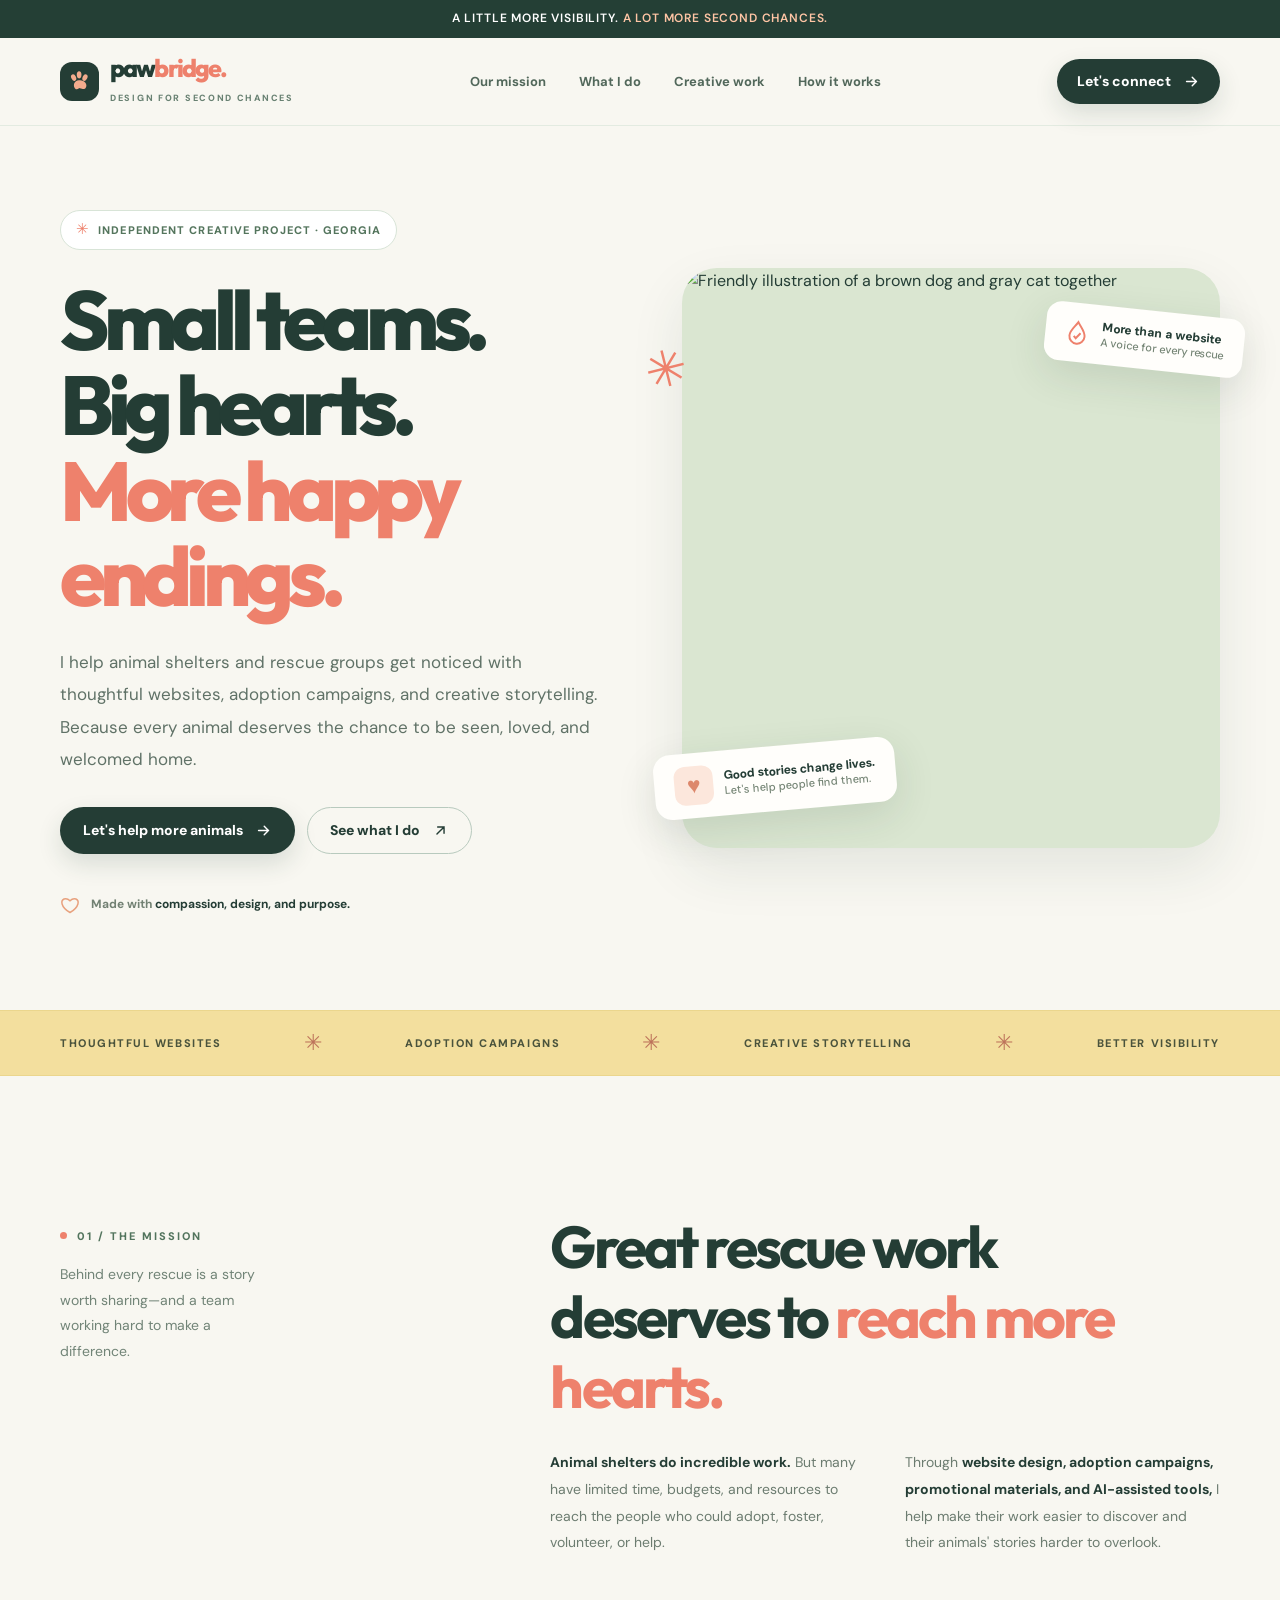
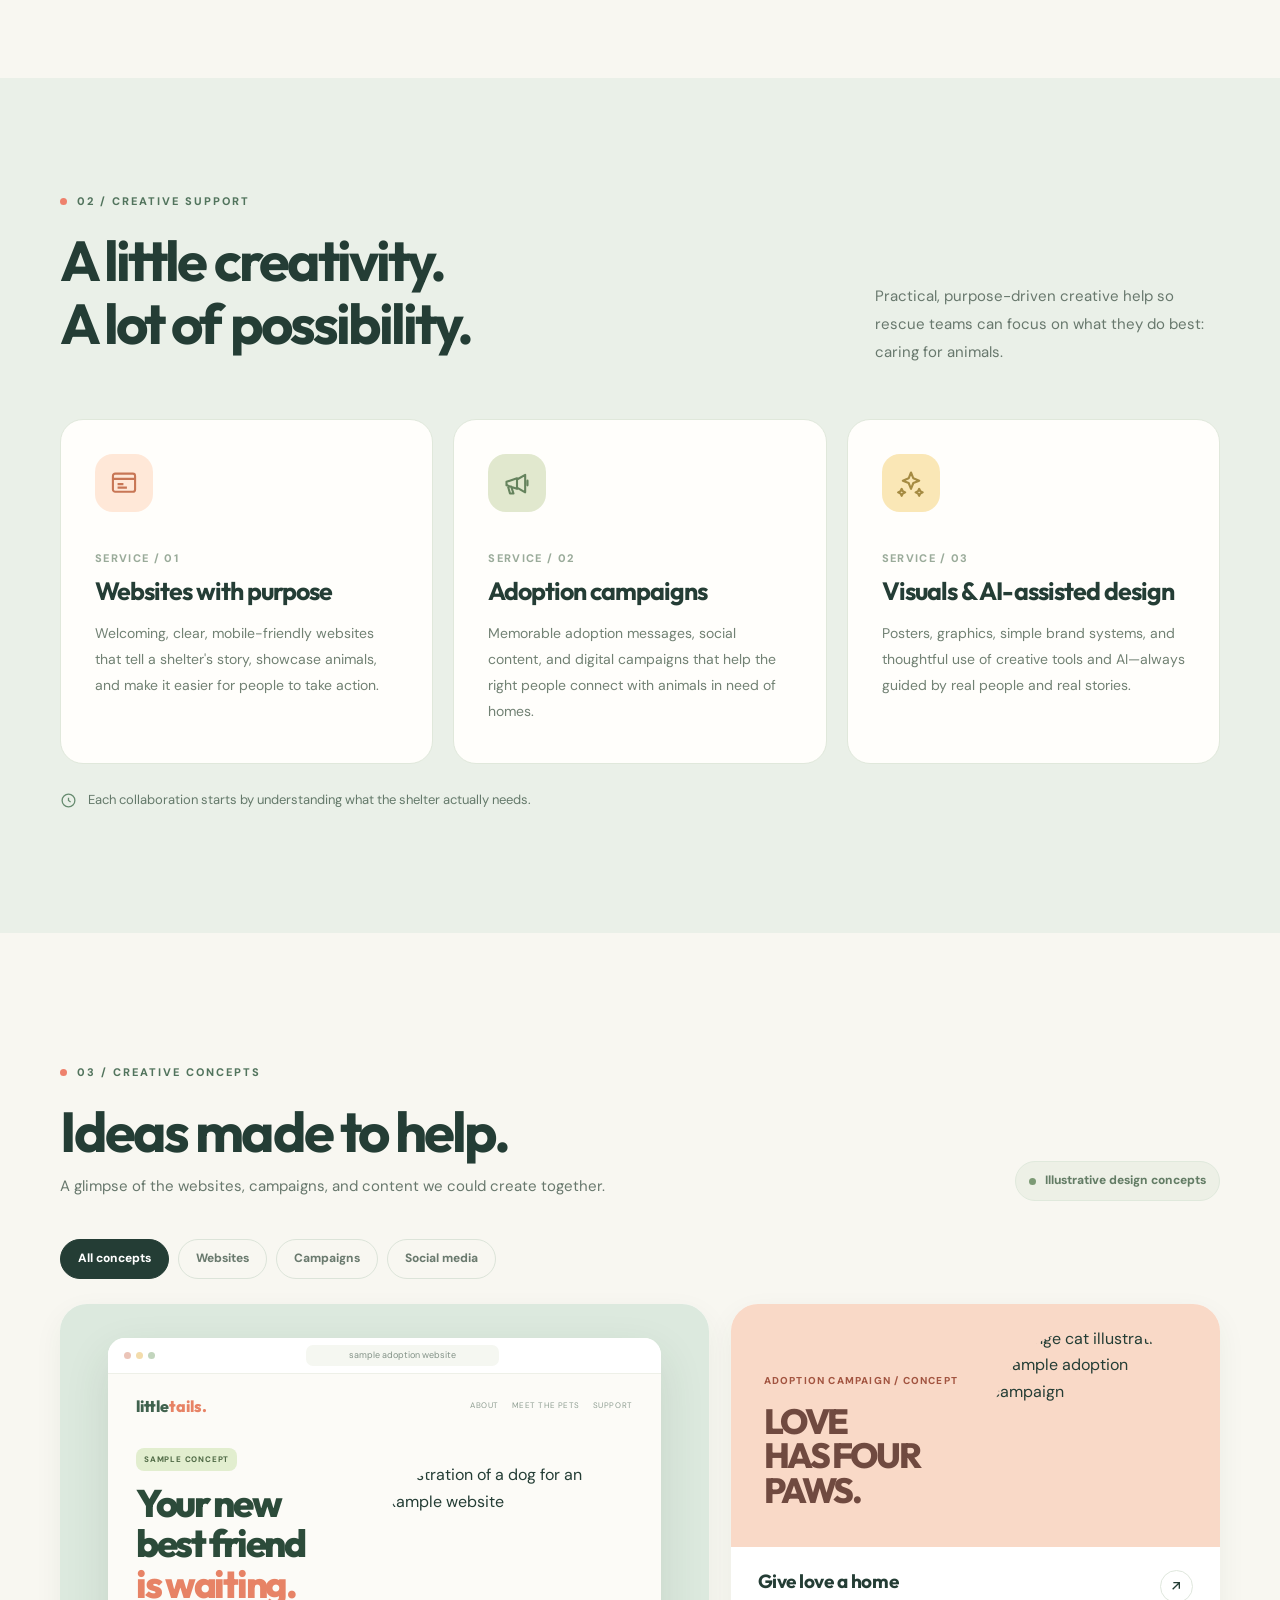
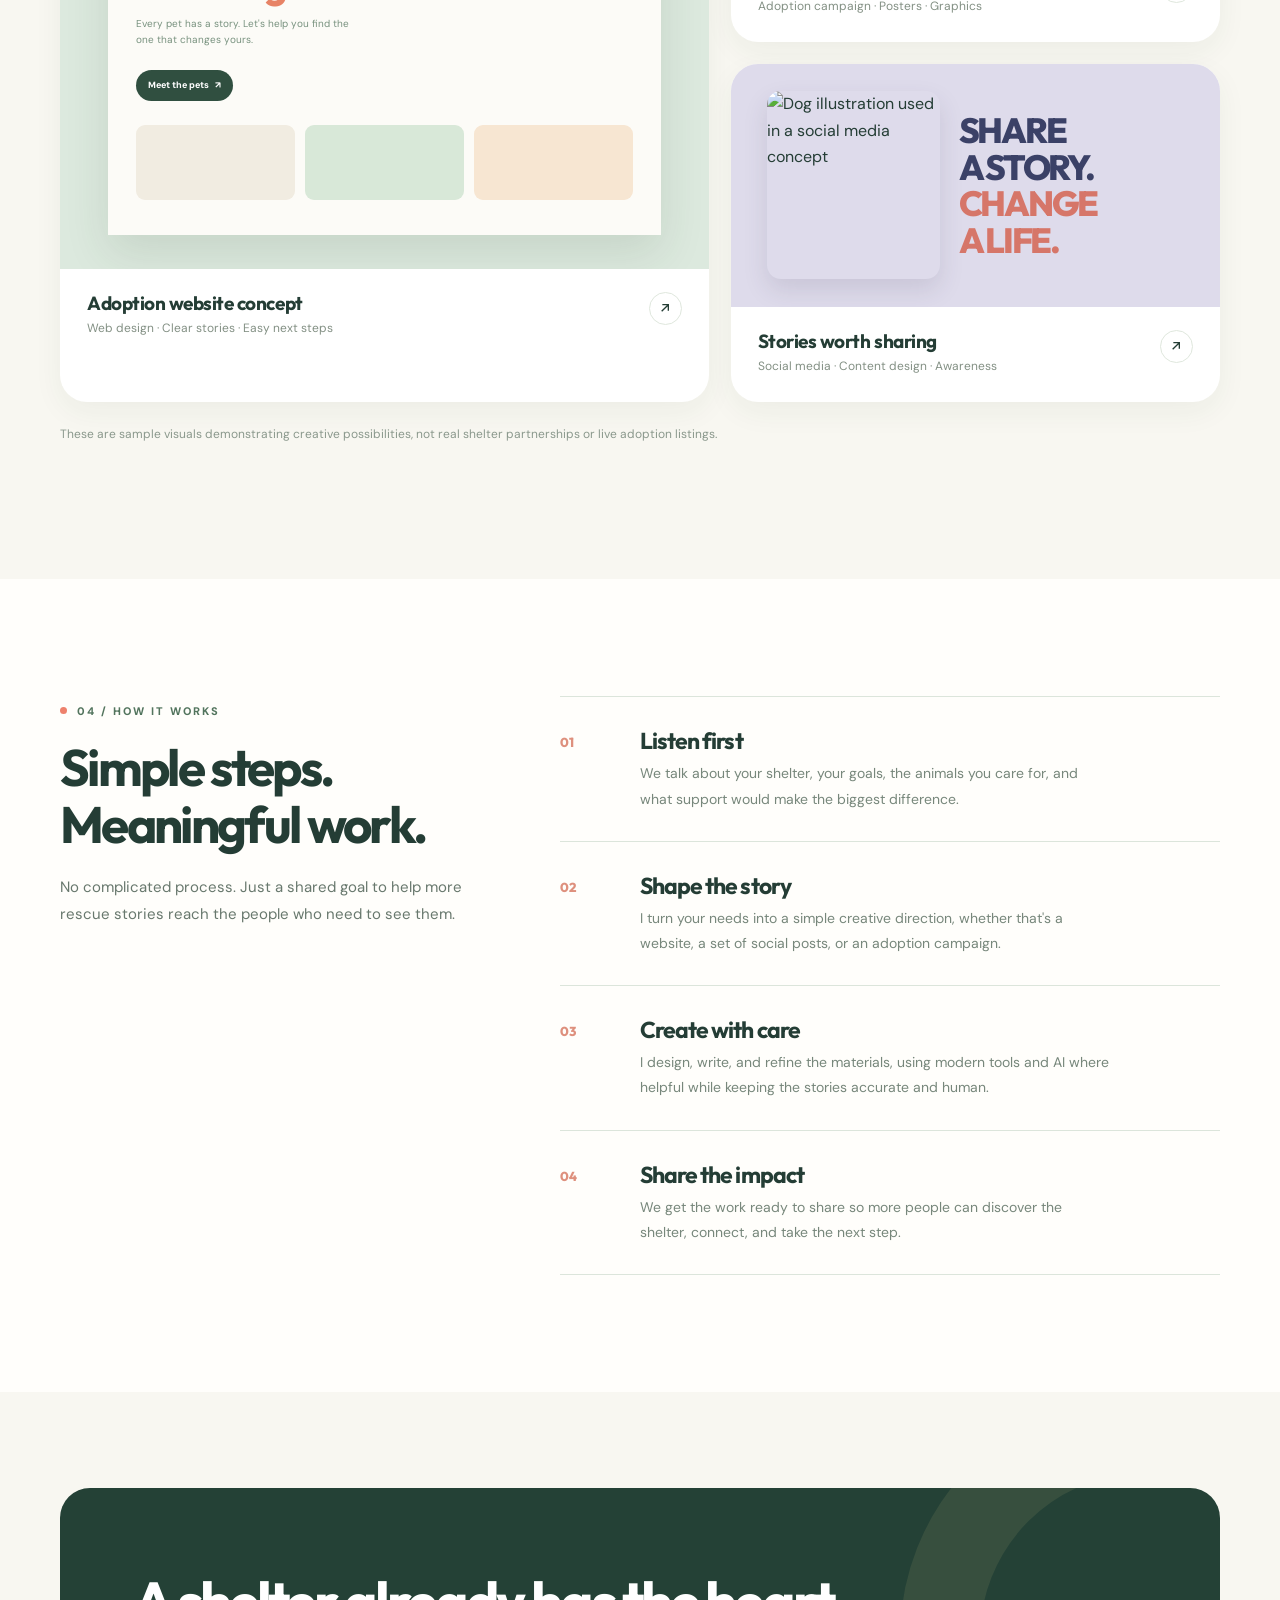
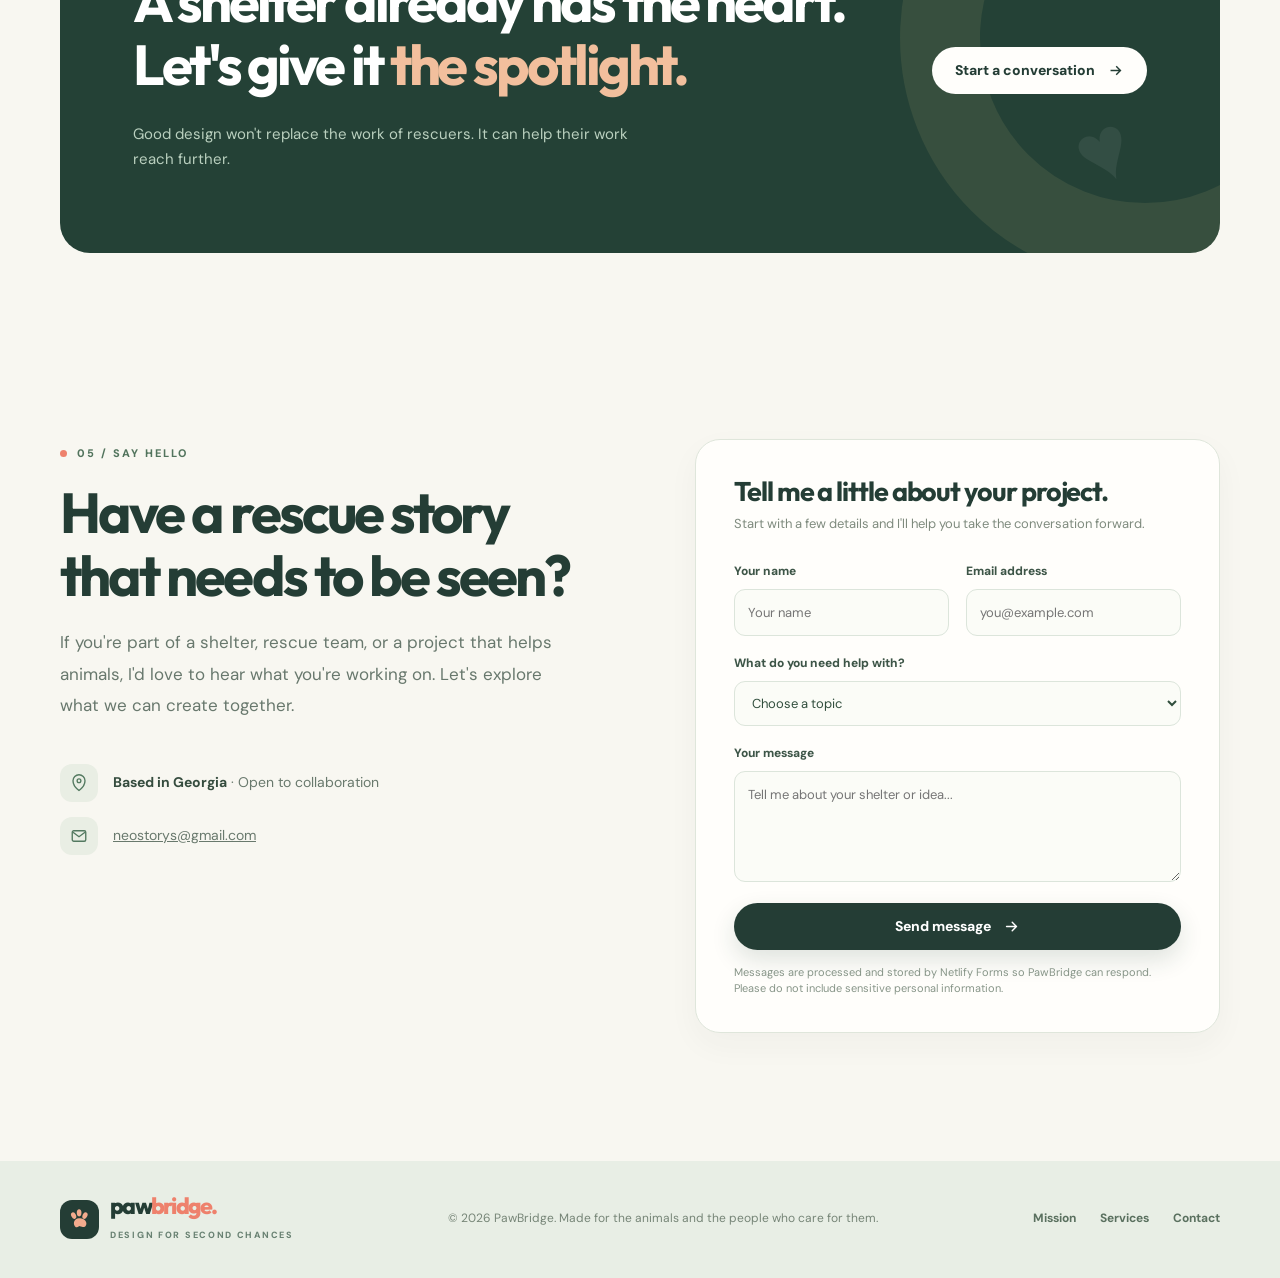
==== index.html @ 08b7e01e "Add files via upload" ====
<!doctype html>
<html lang="en">
<head>
  <meta charset="utf-8">
  <meta name="viewport" content="width=device-width,initial-scale=1">
  <meta name="theme-color" content="#f8f7f1">
  <meta name="description" content="PawBridge is an independent creative project in Georgia helping animal shelters share rescue stories through websites, adoption campaigns, visual design and AI-assisted creativity.">
  <link rel="canonical" href="https://pawbridge-georgia.netlify.app/">
  <meta property="og:url" content="https://pawbridge-georgia.netlify.app/">
  <meta property="og:type" content="website">
  <meta property="og:title" content="PawBridge — More visibility. More second chances.">
  <meta property="og:description" content="Creative support for animal shelters and rescue groups in Georgia.">
  <title>PawBridge — Creative Support for Animal Rescue in Georgia</title>
  <link rel="icon" type="image/svg+xml" href="assets/favicon.svg">
  <link rel="preconnect" href="https://fonts.googleapis.com">
  <link rel="preconnect" href="https://fonts.gstatic.com" crossorigin>
  <link href="https://fonts.googleapis.com/css2?family=DM+Sans:wght@400;500;600;700&family=Outfit:wght@400;500;600;700;800&display=swap" rel="stylesheet">
  <style>
    :root{--ink:#243d35;--ink2:#354b42;--muted:#68786d;--cream:#f8f7f1;--paper:#fffefb;--peach:#f5a48d;--coral:#ee816c;--yellow:#f3d88d;--sage:#dce7d9;--line:#dfe6db;--radius:22px;--shadow:0 22px 54px rgba(36,61,53,.095);font-synthesis:none}
    *,*::before,*::after{box-sizing:border-box}html{scroll-behavior:smooth;scroll-padding-top:90px}body{margin:0;background:var(--cream);color:var(--ink);font-family:'DM Sans',Arial,sans-serif;font-size:16px;line-height:1.65;-webkit-font-smoothing:antialiased}a{color:inherit;text-decoration:none}button,input,select,textarea{font:inherit}button{cursor:pointer}img,svg{display:block;max-width:100%}::selection{background:#f5ab93;color:#203d34}:focus-visible{outline:3px solid var(--coral);outline-offset:4px} .container{max-width:1220px;margin:0 auto;padding:0 30px}.sr-only{position:absolute;width:1px;height:1px;clip:rect(0,0,0,0);overflow:hidden;white-space:nowrap}.eyebrow{display:inline-flex;align-items:center;gap:10px;font-weight:800;text-transform:uppercase;letter-spacing:.18em;font-size:11px;color:#52745d}.eyebrow .dot{display:inline-block;width:7px;height:7px;background:var(--coral);border-radius:50%}.section-heading{font-family:'Outfit',sans-serif;font-weight:700;line-height:1.12;letter-spacing:-.052em;font-size:clamp(34px,4.4vw,62px);margin:16px 0 20px}.section-sub{color:var(--muted);max-width:570px;font-size:17px;line-height:1.85}.button{display:inline-flex;align-items:center;justify-content:center;gap:12px;border:1px solid transparent;border-radius:999px;padding:14px 22px;font-weight:800;font-size:14px;line-height:1.2;transition:transform .25s,background .25s,box-shadow .25s;white-space:nowrap}.button:hover{transform:translateY(-3px)}.button.primary{background:var(--ink);color:white;box-shadow:0 10px 24px rgba(28,61,49,.14)}.button.primary:hover{background:#35584a;box-shadow:0 14px 28px rgba(28,61,49,.2)}.button.secondary{background:transparent;border-color:#b8cabe;color:var(--ink)}.button.secondary:hover{background:#e9eee5}.button.light{background:var(--paper);color:var(--ink)}.button svg{width:17px;height:17px;flex-shrink:0}
    .announcement{background:#243f35;color:#fff;text-align:center;font-size:12px;font-weight:600;letter-spacing:.07em;padding:9px 20px}.announcement span{color:#ffc5a5}
    .header{height:88px;position:sticky;top:0;z-index:30;background:rgba(248,247,241,.95);backdrop-filter:blur(16px);border-bottom:1px solid rgba(220,230,219,.72)}.header-inner{height:100%;display:flex;align-items:center;justify-content:space-between;gap:28px}.brand{display:flex;align-items:center;gap:11px;flex-shrink:0}.brand-icon{width:39px;height:39px;display:grid;place-items:center;border-radius:12px;background:var(--ink)}.brand-icon svg{width:25px;height:25px;fill:#f3ab8d}.brand-word{font:800 25px/.9 'Outfit',sans-serif;letter-spacing:-.075em}.brand-word span{color:var(--coral)}.brand-small{font-size:9px;letter-spacing:.19em;display:block;color:#688172;font-weight:800;margin-top:6px}.desktop-nav{display:flex;align-items:center;gap:33px}.desktop-nav a{font-size:13px;font-weight:700;color:#52685b;transition:color .2s}.desktop-nav a:hover{color:var(--coral)}.header-actions{display:flex;align-items:center;gap:12px}.header-actions .button{padding:13px 19px}.menu-toggle{display:none;border:1px solid #d4ded4;background:#fff;border-radius:12px;width:44px;height:44px;align-items:center;justify-content:center}.menu-toggle svg{width:24px;height:24px}.mobile-nav{display:none}
    .hero{padding:74px 0 95px;overflow:hidden}.hero-grid{display:grid;grid-template-columns:1.02fr .98fr;gap:63px;align-items:center}.hero-copy{padding:10px 0 0}.hero-tag{display:inline-flex;align-items:center;gap:8px;border:1px solid #d8e4d7;background:#fff;border-radius:100px;font-size:11px;letter-spacing:.1em;font-weight:800;color:#54755d;text-transform:uppercase;padding:10px 15px}.hero-tag:before{content:'✳';color:var(--coral);font-size:15px;line-height:1}.hero h1{font:800 clamp(53px,6.5vw,93px)/1.025 'Outfit',sans-serif;letter-spacing:-.076em;margin:27px 0 28px}.hero h1 span{color:var(--coral);display:block}.hero-desc{color:#607267;max-width:540px;font-size:17px;line-height:1.9;margin:0 0 32px}.hero-buttons{display:flex;gap:12px;flex-wrap:wrap}.hero-mini{display:flex;align-items:center;gap:11px;margin-top:41px;color:#728173;font-size:12px;font-weight:700}.hero-mini svg{width:20px;height:20px;color:#e8a17e;flex:none}.hero-mini strong{color:var(--ink)}
    .hero-art{position:relative;min-width:0}.hero-frame{height:580px;position:relative;border-radius:35px;overflow:hidden;background:#dae6d1;box-shadow:var(--shadow)}.hero-frame>img{width:100%;height:100%;object-fit:cover}.hero-top-note,.hero-bottom-note{position:absolute;background:#fffefb;box-shadow:0 13px 40px rgba(29,57,42,.12);z-index:2;display:flex;align-items:center;gap:11px}.hero-top-note{right:-24px;top:42px;border-radius:15px;padding:14px 19px;transform:rotate(6deg)}.hero-top-note svg{width:26px;height:26px;color:var(--coral)}.hero-top-note p,.hero-bottom-note p{margin:0;font-size:12px;line-height:1.35;font-weight:800}.hero-top-note span,.hero-bottom-note span{display:block;font-weight:500;color:#758575;font-size:11px}.hero-bottom-note{left:-28px;bottom:37px;border-radius:17px;padding:13px 20px;transform:rotate(-5deg)}.hero-bottom-note .heart{background:#fce7dc;width:39px;height:39px;border-radius:11px;display:grid;place-items:center;color:#dd886c;font-size:23px}.hero-spark{position:absolute;left:-37px;top:60px;font-size:50px;color:var(--coral);transform:rotate(-14deg);z-index:2}
    .ribbon{background:#f3df9e;padding:21px 0;border-top:1px solid #ebd68d;border-bottom:1px solid #ebd68d;overflow:hidden}.ribbon-inner{display:flex;align-items:center;justify-content:space-between;gap:12px;white-space:nowrap;color:#4a533c;font-size:11px;font-weight:800;letter-spacing:.14em;text-transform:uppercase}.ribbon-star{color:#bd735b;font-size:22px;line-height:1}
    .about{padding:135px 0 122px}.about-grid{display:grid;grid-template-columns:.38fr .62fr;gap:80px}.about-aside{padding-top:10px}.about-aside p{color:#718477;font-size:14px;line-height:1.85;max-width:205px}.mission-quote{font:700 clamp(34px,4.6vw,62px)/1.19 'Outfit',sans-serif;letter-spacing:-.048em;margin:0 0 28px}.mission-quote em{font-style:normal;color:var(--coral)}.about-body{display:grid;grid-template-columns:1fr 1fr;gap:40px}.about-body p{margin:0;color:#6c7c70;line-height:1.9;font-size:14px}.about-body strong{color:var(--ink)}
    .services{background:#eaf0e8;padding:109px 0 122px}.services-top{display:flex;justify-content:space-between;align-items:end;gap:50px;margin-bottom:44px}.services-top .section-heading{max-width:630px}.services-top .section-sub{max-width:345px;margin:0 0 9px;font-size:15px}.service-grid{display:grid;grid-template-columns:repeat(3,1fr);gap:20px}.service-card{background:var(--paper);border:1px solid #e0e8db;border-radius:23px;padding:34px 34px 31px;min-height:345px;transition:transform .25s,box-shadow .25s}.service-card:hover{transform:translateY(-6px);box-shadow:var(--shadow)}.service-icon{width:58px;height:58px;border-radius:18px;display:grid;place-items:center;margin-bottom:37px}.service-card:nth-child(1) .service-icon{background:#ffe8d8;color:#c87655}.service-card:nth-child(2) .service-icon{background:#e1e8ce;color:#65835d}.service-card:nth-child(3) .service-icon{background:#fae7b6;color:#a58b42}.service-icon svg{width:28px;height:28px}.service-label{font-size:11px;letter-spacing:.12em;font-weight:800;color:#9aab9a}.service-card h3{font:700 25px/1.18 'Outfit',sans-serif;letter-spacing:-.04em;margin:10px 0 14px}.service-card p{font-size:14px;color:#718173;line-height:1.85;margin:0}.services-foot{margin-top:25px;display:flex;align-items:center;gap:11px;font-size:13px;color:#64796a}.services-foot svg{width:17px;height:17px;color:#668b6f}
    .work{padding:125px 0 135px}.work-heading{display:flex;align-items:end;justify-content:space-between;gap:30px;margin-bottom:38px}.work-heading .section-heading{margin-bottom:10px}.work-heading .section-sub{font-size:15px;margin:0}.work-note{display:inline-flex;align-items:center;gap:9px;background:#edf0e6;border:1px solid #e0e9dc;border-radius:40px;font-size:12px;font-weight:800;padding:9px 13px;white-space:nowrap;color:#637c65}.work-note span{width:7px;height:7px;background:#7c9a75;border-radius:100%}.filter-group{display:flex;align-items:center;gap:9px;flex-wrap:wrap;margin-bottom:25px}.filter{border:1px solid #dce4d9;background:transparent;color:#6a7a6e;border-radius:40px;font-size:12px;font-weight:800;padding:9px 17px;transition:all .2s}.filter:hover{border-color:#9cb39e}.filter.active{background:var(--ink);color:white;border-color:var(--ink)}.work-grid{display:grid;grid-template-columns:1.14fr .86fr;gap:22px}.work-item{border-radius:27px;overflow:hidden;background:#fff;box-shadow:0 10px 30px rgba(35,66,43,.055)}.work-item[hidden]{display:none!important}.work-item.wide{grid-row:span 2}.work-art{position:relative;overflow:hidden}.work-item.wide .work-art{height:565px;background:#dce9de;padding:34px 48px}.mock-browser{background:#fff;border-radius:17px 17px 0 0;box-shadow:0 18px 45px rgba(45,65,44,.12);height:100%;overflow:hidden;max-width:555px;margin:auto}.mock-top{height:36px;background:#fff;display:flex;align-items:center;gap:5px;padding:0 16px;border-bottom:1px solid #eef0e8}.mock-top span{width:7px;height:7px;background:#ebc4b8;border-radius:50%}.mock-top span:nth-child(2){background:#f3dcac}.mock-top span:nth-child(3){background:#c2d5bd}.mock-url{margin:auto;font-size:9px;color:#839287;background:#f5f7f1;padding:3px 43px;border-radius:7px}.mock-site{padding:22px 28px;background:#fcfbf7;height:calc(100% - 36px)}.mock-nav{display:flex;align-items:center;justify-content:space-between;margin-bottom:28px}.mock-logo{font:800 16px 'Outfit';color:#40624e}.mock-links{font-size:8px;color:#8f9e92;letter-spacing:.07em}.mock-inner{display:grid;grid-template-columns:.95fr 1.05fr;gap:13px;align-items:center}.mock-inner h3{font:800 clamp(23px,3vw,44px)/1.05 'Outfit';letter-spacing:-.06em;margin:12px 0;color:#2c4b3a}.mock-inner h3 span{color:#e78366}.mock-inner p{font-size:10px;line-height:1.6;color:#77917e}.mock-tag{font-size:8px;background:#e2eecf;color:#506a46;padding:5px 8px;display:inline-block;border-radius:8px;font-weight:800;letter-spacing:.1em}.mock-btn{display:inline-block;background:#304f40;color:#fff;font-size:9px;font-weight:800;padding:8px 12px;border-radius:30px;margin-top:12px}.mock-inner img{height:220px;width:100%;object-fit:cover;border-radius:90px 90px 20px 20px}.mock-bottom{display:grid;grid-template-columns:repeat(3,1fr);gap:10px;margin-top:24px}.mock-bottom div{height:75px;background:#f1ece1;border-radius:9px}.mock-bottom div:nth-child(2){background:#d8e8d8}.mock-bottom div:nth-child(3){background:#f7e6d2}
    .work-item.small .work-art{height:243px}.campaign-art{background:#f9d9c7;display:flex;align-items:center;justify-content:space-between;padding:22px 20px 0 33px}.campaign-art .poster-text{align-self:center;z-index:1}.campaign-art .poster-text span{font-size:10px;font-weight:800;letter-spacing:.12em;color:#a25440}.campaign-art .poster-text b{display:block;font:800 35px/.98 'Outfit';letter-spacing:-.07em;color:#704a40;margin-top:12px}.campaign-art img{width:48%;height:100%;align-self:end;object-fit:cover;object-position:top;border-radius:135px 135px 0 0}.social-art{background:#dedbeb;display:flex;align-items:center;padding:23px 36px;gap:19px}.social-art img{height:188px;width:173px;object-fit:cover;border-radius:14px;box-shadow:0 11px 25px rgba(58,51,88,.13)}.social-text{font:800 35px/1.04 'Outfit';letter-spacing:-.065em;color:#3b4167}.social-text span{display:block;color:#d67669}.work-caption{display:flex;justify-content:space-between;gap:13px;padding:23px 27px 25px;align-items:start}.work-caption h3{font:700 19px/1.22 'Outfit';letter-spacing:-.025em;margin:0 0 4px}.work-caption p{font-size:12px;color:#839084;margin:0}.work-caption .work-arrow{border:1px solid #dfe7dd;border-radius:50%;width:33px;height:33px;display:grid;place-items:center;flex-shrink:0}.work-arrow svg{width:16px;height:16px}.work-disclaimer{margin:23px 0 0;color:#8a988c;font-size:12px}
    .process{padding:117px 0;background:#fffefb}.process-layout{display:grid;grid-template-columns:.38fr .62fr;gap:95px}.process-layout .section-heading{font-size:clamp(35px,4vw,54px)}.process-list{border-top:1px solid #dce5db}.process-step{display:grid;grid-template-columns:60px 1fr;gap:20px;padding:29px 0;border-bottom:1px solid #dce5db}.process-step .number{font:800 13px 'Outfit';color:#de907d;padding-top:8px}.process-step h3{font:700 23px 'Outfit';letter-spacing:-.04em;margin:0 0 6px}.process-step p{color:#77877b;font-size:14px;margin:0;max-width:470px;line-height:1.8}
    .statement{padding:96px 0}.statement-card{background:#244136;color:#fff;min-height:365px;border-radius:30px;position:relative;overflow:hidden;padding:64px 73px;display:flex;align-items:center;justify-content:space-between;gap:60px}.statement-card:before{content:'';width:490px;height:490px;border:80px solid rgba(243,216,141,.09);border-radius:50%;position:absolute;right:-170px;top:-95px}.statement-content{position:relative;z-index:1}.statement h2{font:700 clamp(36px,4.4vw,60px)/1.12 'Outfit';letter-spacing:-.055em;max-width:760px;margin:0 0 26px}.statement h2 em{font-style:normal;color:#f2bf9d}.statement-card .button{flex:none;position:relative;z-index:1}.statement-paw{position:absolute;right:90px;bottom:27px;font-size:90px;color:rgba(255,255,255,.07);transform:rotate(-24deg)}
    .contact{padding:90px 0 128px}.contact-layout{display:grid;grid-template-columns:1fr 1fr;gap:110px}.contact .section-heading{max-width:540px}.contact-info{margin-top:42px;display:grid;gap:15px}.info-row{display:flex;align-items:center;gap:15px;font-size:14px;color:#69796d}.info-icon{width:38px;height:38px;background:#e9eee4;border-radius:12px;display:grid;place-items:center;color:#537960;flex:none}.info-icon svg{width:18px;height:18px}.info-row strong{color:#354c3e}.contact-box{background:var(--paper);border:1px solid var(--line);border-radius:25px;padding:35px 38px;box-shadow:0 12px 32px rgba(50,60,39,.04)}.contact-box h3{font:700 27px/1.2 'Outfit';letter-spacing:-.04em;margin:0 0 6px}.contact-box>p{font-size:13px;color:#7f8b7e;margin:0 0 27px}.form-grid{display:grid;grid-template-columns:1fr 1fr;gap:17px}.field{display:flex;flex-direction:column;gap:7px;margin-bottom:18px}.field label{font-size:12px;font-weight:800;color:#3d5547}.field input,.field select,.field textarea{border:1px solid #dce5db;border-radius:11px;background:#fbfcf7;width:100%;padding:12px 13px;outline:none;color:#314e3d;font-size:13px;transition:border-color .2s,box-shadow .2s}.field input:focus,.field select:focus,.field textarea:focus{border-color:#95b299;box-shadow:0 0 0 3px #e4f0e1}.field textarea{min-height:111px;resize:vertical}.contact-box .button{width:100%;margin-top:3px}.form-note{font-size:11px;line-height:1.5;color:#879588;margin:14px 0 0}.form-feedback{display:none;border-radius:10px;background:#eef3e9;color:#47684d;font-size:12px;padding:13px 15px;margin-top:15px}.form-feedback.is-visible{display:block}
    .footer{background:#e8eee5;padding:35px 0}.footer-inner{display:flex;justify-content:space-between;align-items:center;gap:25px}.footer .brand-word{font-size:23px}.footer-small{font-size:12px;color:#768577}.footer-right{display:flex;align-items:center;gap:24px;font-size:12px;font-weight:700;color:#5a705f}.footer-right a:hover{color:var(--coral)}
    @media(max-width:1080px){.desktop-nav{gap:18px}.hero-grid{gap:35px}.hero-frame{height:525px}.hero h1{font-size:clamp(53px,6.3vw,75px)}.about-grid{gap:40px}.contact-layout{gap:55px}.statement-card{padding:55px}.work-item.wide .work-art{padding:29px}.social-text{font-size:28px}.social-art{gap:12px;padding:18px}.social-art img{width:145px}}
    @media(max-width:850px){.header{height:76px}.desktop-nav,.header-actions .button{display:none}.menu-toggle{display:flex}.mobile-nav{display:block;position:absolute;top:76px;left:0;right:0;background:var(--cream);border-bottom:1px solid var(--line);box-shadow:0 20px 30px rgba(0,0,0,.07);padding:15px 30px 28px;opacity:0;visibility:hidden;transform:translateY(-8px);transition:.2s}.mobile-nav.open{opacity:1;visibility:visible;transform:translateY(0)}.mobile-nav a{display:block;padding:10px 6px;font-weight:800}.hero{padding-top:55px}.hero-grid,.about-grid,.process-layout,.contact-layout{grid-template-columns:1fr;gap:35px}.hero-copy{max-width:680px}.hero h1{font-size:clamp(54px,10vw,88px)}.hero-frame{height:min(80vw,560px)}.hero-art{max-width:620px;margin:25px auto 0;width:90%}.hero-top-note{right:-25px}.about{padding:95px 0}.about-grid{gap:25px}.about-aside p{max-width:500px}.services-top{display:block}.services-top .section-sub{max-width:600px;margin-top:10px}.service-grid{grid-template-columns:repeat(2,1fr)}.service-card:last-child{grid-column:span 2;min-height:240px}.services{padding:90px 0}.work{padding:95px 0}.work-grid{grid-template-columns:1fr 1fr}.work-item.wide{grid-column:span 2;grid-row:auto}.work-item.wide .work-art{height:490px}.work-heading{align-items:start}.process{padding:90px 0}.process-layout{gap:22px}.statement-card{display:block}.statement-card .button{margin-top:25px}.contact-layout{gap:38px}.ribbon-inner{gap:20px;justify-content:center}.ribbon-inner span:nth-child(n+6){display:none}}
    @media(max-width:590px){.container{padding:0 21px}.header{height:70px}.mobile-nav{top:70px}.announcement{font-size:10px}.hero{padding:42px 0 64px}.hero-tag{font-size:9px;letter-spacing:.07em}.hero h1{font-size:clamp(48px,12.4vw,70px);margin:22px 0}.hero-desc{font-size:15px;line-height:1.85}.hero-buttons{flex-direction:column;align-items:stretch}.hero-buttons .button{width:100%}.hero-mini{margin-top:25px}.hero-art{width:94%;margin-top:25px}.hero-frame{height:420px;border-radius:24px}.hero-top-note{right:-17px;top:25px;padding:9px 10px}.hero-top-note p,.hero-bottom-note p{font-size:10px}.hero-top-note span,.hero-bottom-note span{font-size:9px}.hero-bottom-note{left:-15px;bottom:23px;padding:8px 11px}.hero-bottom-note .heart{height:29px;width:29px;font-size:16px}.hero-spark{left:-18px;top:25px;font-size:36px}.ribbon{padding:16px 0}.ribbon-inner{font-size:9px;gap:9px}.ribbon-inner span:nth-child(n+4){display:none}.about{padding:80px 0}.about-body{grid-template-columns:1fr;gap:17px}.mission-quote{font-size:clamp(33px,9.5vw,48px)}.services{padding:77px 0 83px}.section-heading{font-size:clamp(33px,9vw,45px)}.service-grid{grid-template-columns:1fr}.service-card{min-height:auto;padding:30px}.service-card:last-child{grid-column:auto;min-height:auto}.service-icon{margin-bottom:30px}.services-top{margin-bottom:30px}.work{padding:80px 0}.work-heading{display:block}.work-note{margin-top:17px}.work-grid{grid-template-columns:1fr}.work-item.wide{grid-column:auto}.work-item.wide .work-art{height:385px;padding:25px}.mock-site{padding:16px 17px}.mock-nav{margin-bottom:19px}.mock-inner h3{font-size:28px}.mock-inner img{height:168px}.mock-bottom{margin-top:15px}.mock-bottom div{height:50px}.work-item.small .work-art{height:240px}.campaign-art .poster-text b{font-size:31px}.social-art img{width:140px}.social-text{font-size:32px}.process{padding:76px 0}.process-step{grid-template-columns:37px 1fr;gap:12px}.statement{padding:68px 0}.statement-card{padding:44px 31px;border-radius:22px;min-height:auto}.statement h2{font-size:clamp(31px,8.7vw,44px)}.contact{padding:68px 0 85px}.contact-box{padding:28px 22px}.form-grid{grid-template-columns:1fr;gap:0}.footer-inner{flex-direction:column;align-items:start}.footer-right{gap:15px;flex-wrap:wrap}}
    @media(prefers-reduced-motion:reduce){html{scroll-behavior:auto}*,*::before,*::after{animation-duration:.01ms!important;transition-duration:.01ms!important}}
  </style>
</head>
<body>
  <a class="sr-only" href="#main">Skip to content</a>
  <div class="announcement">A LITTLE MORE VISIBILITY. <span>A LOT MORE SECOND CHANCES.</span></div>
  <header class="header">
    <div class="container header-inner">
      <a class="brand" href="#top" aria-label="PawBridge home"><span class="brand-icon" aria-hidden="true"><svg viewBox="0 0 64 64"><ellipse cx="17" cy="22" rx="6" ry="9" transform="rotate(-25 17 22)"/><ellipse cx="31" cy="15" rx="6" ry="9"/><ellipse cx="46" cy="22" rx="6" ry="9" transform="rotate(25 46 22)"/><path d="M32 29 C18 28 15 43 20 49 C26 56 31 48 33 49 C39 49 43 55 48 48 C54 40 44 28 32 29Z"/></svg></span><span><span class="brand-word">paw<span>bridge.</span></span><span class="brand-small">DESIGN FOR SECOND CHANCES</span></span></a>
      <nav class="desktop-nav" aria-label="Main navigation"><a href="#about">Our mission</a><a href="#services">What I do</a><a href="#work">Creative work</a><a href="#process">How it works</a></nav>
      <div class="header-actions"><a class="button primary" href="#contact">Let's connect <svg aria-hidden="true" viewBox="0 0 24 24" fill="none" stroke="currentColor" stroke-width="2" stroke-linecap="round" stroke-linejoin="round"><path d="M5 12h14M13 6l6 6-6 6"/></svg></a><button class="menu-toggle" type="button" aria-label="Open menu" aria-controls="mobile-nav" aria-expanded="false"><svg viewBox="0 0 24 24" fill="none" stroke="currentColor" stroke-width="2" stroke-linecap="round"><path d="M4 7h16M4 12h16M4 17h16"/></svg></button></div>
    </div>
    <nav class="mobile-nav" id="mobile-nav" aria-label="Mobile navigation"><a href="#about">Our mission</a><a href="#services">What I do</a><a href="#work">Creative work</a><a href="#process">How it works</a><a href="#contact">Let's connect</a></nav>
  </header>
  <main id="main">
    <section class="hero" id="top" aria-labelledby="hero-heading"><div class="container hero-grid"><div class="hero-copy">
      <div class="hero-tag">Independent creative project · Georgia</div>
      <h1 id="hero-heading">Small teams.<br>Big hearts.<span>More happy endings.</span></h1>
      <p class="hero-desc">I help animal shelters and rescue groups get noticed with thoughtful websites, adoption campaigns, and creative storytelling. Because every animal deserves the chance to be seen, loved, and welcomed home.</p>
      <div class="hero-buttons"><a class="button primary" href="#contact">Let's help more animals <svg aria-hidden="true" viewBox="0 0 24 24" fill="none" stroke="currentColor" stroke-width="2" stroke-linecap="round"><path d="M5 12h14m-6-6 6 6-6 6"/></svg></a><a class="button secondary" href="#services">See what I do <svg aria-hidden="true" viewBox="0 0 24 24" fill="none" stroke="currentColor" stroke-width="2" stroke-linecap="round"><path d="M7 17 17 7M8 7h9v9"/></svg></a></div>
      <div class="hero-mini"><svg viewBox="0 0 24 24" aria-hidden="true" fill="none" stroke="currentColor" stroke-width="1.8"><path d="M12 21s-8-4.5-9.5-10.2C1 5.1 7 1.9 12 7c5-5.1 11-1.9 9.5 3.8C20 16.5 12 21 12 21Z"/></svg><span>Made with <strong>compassion, design, and purpose.</strong></span></div>
    </div><div class="hero-art"><span class="hero-spark" aria-hidden="true">✳</span><div class="hero-frame"><img src="assets/hero-friends.svg" alt="Friendly illustration of a brown dog and gray cat together" width="700" height="750"></div><div class="hero-top-note"><svg viewBox="0 0 24 24" fill="none" stroke="currentColor" stroke-width="1.8" aria-hidden="true"><path d="M12 2c-3 5-7 8-7 13a7 7 0 0 0 14 0c0-5-4-8-7-13Z"/><path d="M9 15l2 2 4-5"/></svg><p>More than a website<span>A voice for every rescue</span></p></div><div class="hero-bottom-note"><span class="heart" aria-hidden="true">♥</span><p>Good stories change lives.<span>Let's help people find them.</span></p></div></div></div></section>
    <div class="ribbon" aria-label="Areas of creative support"><div class="container ribbon-inner"><span>Thoughtful websites</span><span class="ribbon-star">✳</span><span>Adoption campaigns</span><span class="ribbon-star">✳</span><span>Creative storytelling</span><span class="ribbon-star">✳</span><span>Better visibility</span></div></div>
    <section class="about" id="about" aria-labelledby="about-heading"><div class="container about-grid"><div class="about-aside"><div class="eyebrow"><span class="dot"></span> 01 / THE MISSION</div><p>Behind every rescue is a story worth sharing—and a team working hard to make a difference.</p></div><div><h2 class="mission-quote" id="about-heading">Great rescue work deserves to <em>reach more hearts.</em></h2><div class="about-body"><p><strong>Animal shelters do incredible work.</strong> But many have limited time, budgets, and resources to reach the people who could adopt, foster, volunteer, or help.</p><p>Through <strong>website design, adoption campaigns, promotional materials, and AI-assisted tools,</strong> I help make their work easier to discover and their animals' stories harder to overlook.</p></div></div></div></section>
    <section class="services" id="services" aria-labelledby="services-heading"><div class="container"><div class="services-top"><div><div class="eyebrow"><span class="dot"></span> 02 / CREATIVE SUPPORT</div><h2 class="section-heading" id="services-heading">A little creativity.<br>A lot of possibility.</h2></div><p class="section-sub">Practical, purpose-driven creative help so rescue teams can focus on what they do best: caring for animals.</p></div><div class="service-grid">
      <article class="service-card"><div class="service-icon" aria-hidden="true"><svg viewBox="0 0 24 24" fill="none" stroke="currentColor" stroke-width="1.8" stroke-linejoin="round"><rect x="2.5" y="4" width="19" height="15.5" rx="2"/><path d="M2.5 8.5h19M7 6.5h.01M10 6.5h.01M6.5 13h5m-5 3h8"/></svg></div><div class="service-label">SERVICE / 01</div><h3>Websites with purpose</h3><p>Welcoming, clear, mobile-friendly websites that tell a shelter's story, showcase animals, and make it easier for people to take action.</p></article>
      <article class="service-card"><div class="service-icon" aria-hidden="true"><svg viewBox="0 0 24 24" fill="none" stroke="currentColor" stroke-width="1.8" stroke-linecap="round" stroke-linejoin="round"><path d="M3 11v3l9 3V8l-9 3ZM12 9l7-4v15l-7-4M4 14l2 7h3l-2-6M21 10v4"/></svg></div><div class="service-label">SERVICE / 02</div><h3>Adoption campaigns</h3><p>Memorable adoption messages, social content, and digital campaigns that help the right people connect with animals in need of homes.</p></article>
      <article class="service-card"><div class="service-icon" aria-hidden="true"><svg viewBox="0 0 24 24" fill="none" stroke="currentColor" stroke-width="1.8" stroke-linecap="round" stroke-linejoin="round"><path d="m12 3 2 5 5 2-5 2-2 5-2-5-5-2 5-2 2-5ZM19 17l1 2 2 1-2 1-1 2-1-2-2-1 2-1 1-2ZM4 17l1 2 2 1-2 1-1 2-1-2-2-1 2-1 1-2Z"/></svg></div><div class="service-label">SERVICE / 03</div><h3>Visuals &amp; AI-assisted design</h3><p>Posters, graphics, simple brand systems, and thoughtful use of creative tools and AI—always guided by real people and real stories.</p></article>
    </div><div class="services-foot"><svg viewBox="0 0 24 24" aria-hidden="true" fill="none" stroke="currentColor" stroke-width="1.8"><circle cx="12" cy="12" r="9"/><path d="M12 8v4l3 2"/></svg><span>Each collaboration starts by understanding what the shelter actually needs.</span></div></div></section>
    <section class="work" id="work" aria-labelledby="work-heading"><div class="container"><div class="work-heading"><div><div class="eyebrow"><span class="dot"></span> 03 / CREATIVE CONCEPTS</div><h2 class="section-heading" id="work-heading">Ideas made to help.</h2><p class="section-sub">A glimpse of the websites, campaigns, and content we could create together.</p></div><div class="work-note"><span></span>Illustrative design concepts</div></div>
      <div class="filter-group" role="group" aria-label="Filter creative concepts"><button type="button" class="filter active" data-filter="all" aria-pressed="true">All concepts</button><button type="button" class="filter" data-filter="website" aria-pressed="false">Websites</button><button type="button" class="filter" data-filter="campaign" aria-pressed="false">Campaigns</button><button type="button" class="filter" data-filter="social" aria-pressed="false">Social media</button></div>
      <div class="work-grid">
        <article class="work-item wide" data-category="website"><div class="work-art"><div class="mock-browser" aria-label="Example animal adoption website concept"><div class="mock-top"><span></span><span></span><span></span><div class="mock-url">sample adoption website</div></div><div class="mock-site"><div class="mock-nav"><div class="mock-logo">little<span style="color:#e78366">tails.</span></div><div class="mock-links">ABOUT &nbsp;&nbsp;&nbsp; MEET THE PETS &nbsp;&nbsp;&nbsp; SUPPORT</div></div><div class="mock-inner"><div><span class="mock-tag">SAMPLE CONCEPT</span><h3>Your new<br>best friend<br><span>is waiting.</span></h3><p>Every pet has a story. Let's help you find the one that changes yours.</p><span class="mock-btn">Meet the pets &nbsp; ↗</span></div><img src="assets/dog-portrait.svg" alt="Illustration of a dog for an example website"></div><div class="mock-bottom" aria-hidden="true"><div></div><div></div><div></div></div></div></div></div><div class="work-caption"><div><h3>Adoption website concept</h3><p>Web design · Clear stories · Easy next steps</p></div><span class="work-arrow" aria-hidden="true"><svg viewBox="0 0 24 24" fill="none" stroke="currentColor" stroke-width="2"><path d="m7 17 10-10M8 7h9v9"/></svg></span></div></article>
        <article class="work-item small" data-category="campaign"><div class="work-art campaign-art"><div class="poster-text"><span>ADOPTION CAMPAIGN / CONCEPT</span><b>LOVE<br>HAS FOUR<br>PAWS.</b></div><img src="assets/cat-portrait.svg" alt="Orange cat illustration in a sample adoption campaign"></div><div class="work-caption"><div><h3>Give love a home</h3><p>Adoption campaign · Posters · Graphics</p></div><span class="work-arrow" aria-hidden="true"><svg viewBox="0 0 24 24" fill="none" stroke="currentColor" stroke-width="2"><path d="m7 17 10-10M8 7h9v9"/></svg></span></div></article>
        <article class="work-item small" data-category="social"><div class="work-art social-art"><img src="assets/dog-portrait.svg" alt="Dog illustration used in a social media concept"><div class="social-text">SHARE<br>A STORY.<span>CHANGE<br>A LIFE.</span></div></div><div class="work-caption"><div><h3>Stories worth sharing</h3><p>Social media · Content design · Awareness</p></div><span class="work-arrow" aria-hidden="true"><svg viewBox="0 0 24 24" fill="none" stroke="currentColor" stroke-width="2"><path d="m7 17 10-10M8 7h9v9"/></svg></span></div></article>
      </div><p class="work-disclaimer">These are sample visuals demonstrating creative possibilities, not real shelter partnerships or live adoption listings.</p>
    </div></section>
    <section class="process" id="process" aria-labelledby="process-heading"><div class="container process-layout"><div><div class="eyebrow"><span class="dot"></span> 04 / HOW IT WORKS</div><h2 class="section-heading" id="process-heading">Simple steps.<br>Meaningful work.</h2><p class="section-sub" style="font-size:15px">No complicated process. Just a shared goal to help more rescue stories reach the people who need to see them.</p></div><div class="process-list"><div class="process-step"><div class="number">01</div><div><h3>Listen first</h3><p>We talk about your shelter, your goals, the animals you care for, and what support would make the biggest difference.</p></div></div><div class="process-step"><div class="number">02</div><div><h3>Shape the story</h3><p>I turn your needs into a simple creative direction, whether that's a website, a set of social posts, or an adoption campaign.</p></div></div><div class="process-step"><div class="number">03</div><div><h3>Create with care</h3><p>I design, write, and refine the materials, using modern tools and AI where helpful while keeping the stories accurate and human.</p></div></div><div class="process-step"><div class="number">04</div><div><h3>Share the impact</h3><p>We get the work ready to share so more people can discover the shelter, connect, and take the next step.</p></div></div></div></div></section>
    <section class="statement"><div class="container"><div class="statement-card"><div class="statement-content"><h2>A shelter already has the heart.<br>Let's give it <em>the spotlight.</em></h2><p style="color:#bad0bf;margin:0;max-width:530px;font-size:15px">Good design won't replace the work of rescuers. It can help their work reach further.</p></div><a class="button light" href="#contact">Start a conversation <svg aria-hidden="true" viewBox="0 0 24 24" fill="none" stroke="currentColor" stroke-width="2"><path d="M5 12h14m-6-6 6 6-6 6"/></svg></a><span class="statement-paw" aria-hidden="true">♥</span></div></div></section>
    <section class="contact" id="contact" aria-labelledby="contact-heading"><div class="container contact-layout"><div><div class="eyebrow"><span class="dot"></span> 05 / SAY HELLO</div><h2 class="section-heading" id="contact-heading">Have a rescue story that needs to be seen?</h2><p class="section-sub">If you're part of a shelter, rescue team, or a project that helps animals, I'd love to hear what you're working on. Let's explore what we can create together.</p><div class="contact-info"><div class="info-row"><span class="info-icon"><svg viewBox="0 0 24 24" fill="none" stroke="currentColor" stroke-width="1.8"><path d="M12 22s8-6 8-13A8 8 0 1 0 4 9c0 7 8 13 8 13Z"/><circle cx="12" cy="9" r="2.5"/></svg></span><span><strong>Based in Georgia</strong> · Open to collaboration</span></div><div class="info-row"><span class="info-icon"><svg viewBox="0 0 24 24" fill="none" stroke="currentColor" stroke-width="1.8"><rect x="3" y="5" width="18" height="14" rx="2"/><path d="m4 7 8 6 8-6"/></svg></span><span id="email-display"><a href="mailto:neostorys@gmail.com" style="text-decoration:underline">neostorys@gmail.com</a></span></div></div></div>
      <div class="contact-box"><h3>Tell me a little about your project.</h3><p>Start with a few details and I'll help you take the conversation forward.</p><form id="inquiry-form" name="pawbridge-inquiries" method="POST" action="/thanks.html" data-netlify="true" netlify-honeypot="bot-field"><input type="hidden" name="form-name" value="pawbridge-inquiries"><p style="display:none"><label>Leave this field empty: <input name="bot-field" autocomplete="off"></label></p><div class="form-grid"><div class="field"><label for="visitor-name">Your name</label><input id="visitor-name" name="name" type="text" autocomplete="name" placeholder="Your name" required maxlength="100"></div><div class="field"><label for="visitor-email">Email address</label><input id="visitor-email" name="email" type="email" autocomplete="email" placeholder="you@example.com" required maxlength="200"></div></div><div class="field"><label for="project-type">What do you need help with?</label><select id="project-type" name="type" required><option value="" selected disabled>Choose a topic</option><option>Website for an animal shelter</option><option>Adoption campaign</option><option>Social media / promotional visuals</option><option>Something else</option></select></div><div class="field"><label for="visitor-message">Your message</label><textarea id="visitor-message" name="message" placeholder="Tell me about your shelter or idea..." maxlength="2000" required></textarea></div><button class="button primary" type="submit" id="form-submit">Send message <svg viewBox="0 0 24 24" aria-hidden="true" fill="none" stroke="currentColor" stroke-width="2" stroke-linecap="round"><path d="M5 12h14m-6-6 6 6-6 6"/></svg></button><p class="form-note">Messages are processed and stored by Netlify Forms so PawBridge can respond. Please do not include sensitive personal information.</p><p id="form-feedback" class="form-feedback" role="status" aria-live="polite"></p></form></div></div></section>
  </main>
  <footer class="footer"><div class="container footer-inner"><a class="brand" href="#top"><span class="brand-icon" aria-hidden="true"><svg viewBox="0 0 64 64"><ellipse cx="17" cy="22" rx="6" ry="9" transform="rotate(-25 17 22)"/><ellipse cx="31" cy="15" rx="6" ry="9"/><ellipse cx="46" cy="22" rx="6" ry="9" transform="rotate(25 46 22)"/><path d="M32 29 C18 28 15 43 20 49 C26 56 31 48 33 49 C39 49 43 55 48 48 C54 40 44 28 32 29Z"/></svg></span><span><span class="brand-word">paw<span>bridge.</span></span><span class="brand-small">DESIGN FOR SECOND CHANCES</span></span></a><div class="footer-small">© <span id="year">2026</span> PawBridge. Made for the animals and the people who care for them.</div><div class="footer-right"><a href="#about">Mission</a><a href="#services">Services</a><a href="#contact">Contact</a></div></div></footer>
  <script>
    // Public contact email is linked directly in the Contact section above.

    const menuToggle = document.querySelector('.menu-toggle');
    const mobileNav = document.getElementById('mobile-nav');
    function closeMenu(){mobileNav.classList.remove('open');menuToggle.setAttribute('aria-expanded','false');menuToggle.setAttribute('aria-label','Open menu');}
    menuToggle.addEventListener('click',()=>{const isOpen=mobileNav.classList.toggle('open');menuToggle.setAttribute('aria-expanded',String(isOpen));menuToggle.setAttribute('aria-label',isOpen?'Close menu':'Open menu');});
    mobileNav.querySelectorAll('a').forEach(link=>link.addEventListener('click',closeMenu));
    document.addEventListener('keydown',e=>{if(e.key==='Escape')closeMenu()});
    document.addEventListener('click',e=>{if(!e.target.closest('.header'))closeMenu()});

    const filters=[...document.querySelectorAll('.filter')];
    const items=[...document.querySelectorAll('.work-item')];
    filters.forEach(button=>button.addEventListener('click',()=>{const filter=button.dataset.filter;filters.forEach(b=>{const selected=b===button;b.classList.toggle('active',selected);b.setAttribute('aria-pressed',String(selected))});items.forEach(item=>{item.hidden=filter!=='all'&&item.dataset.category!==filter})}));

    document.getElementById('year').textContent=new Date().getFullYear();


  </script>
</body>
</html>
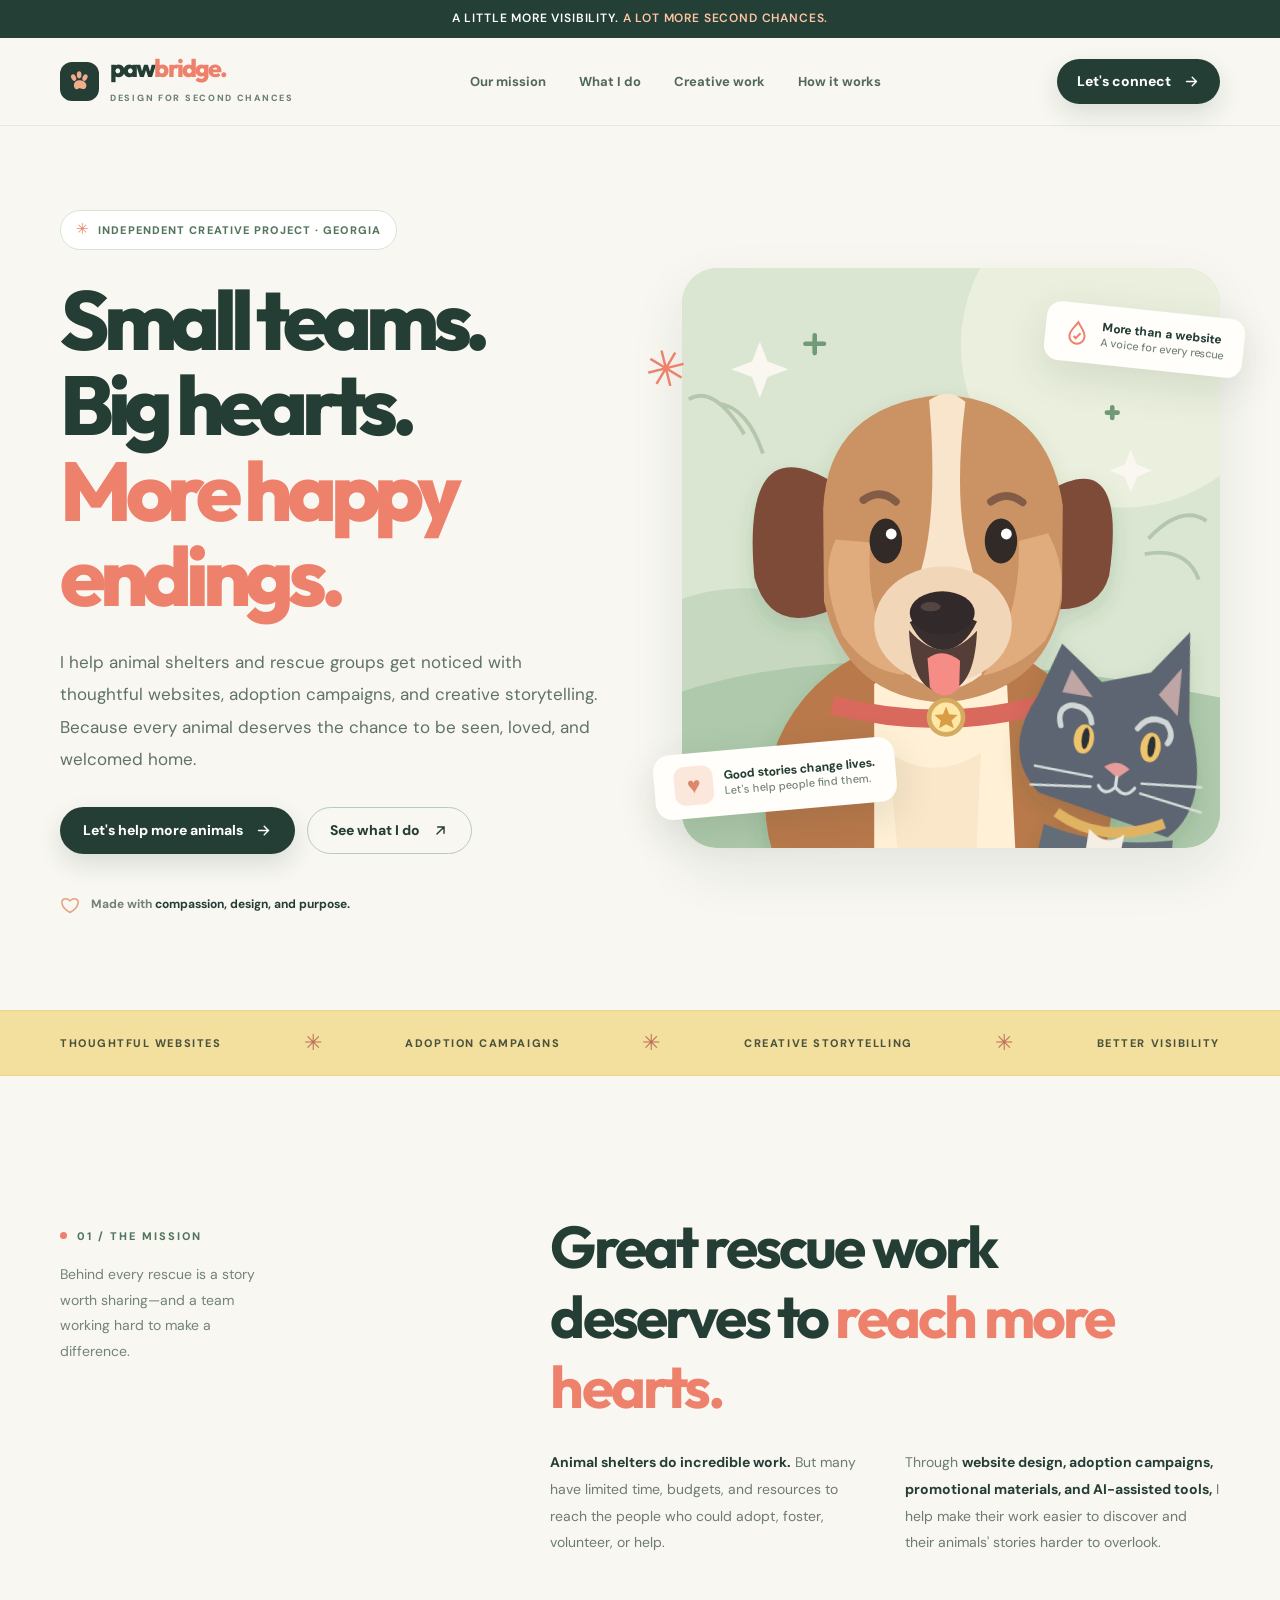
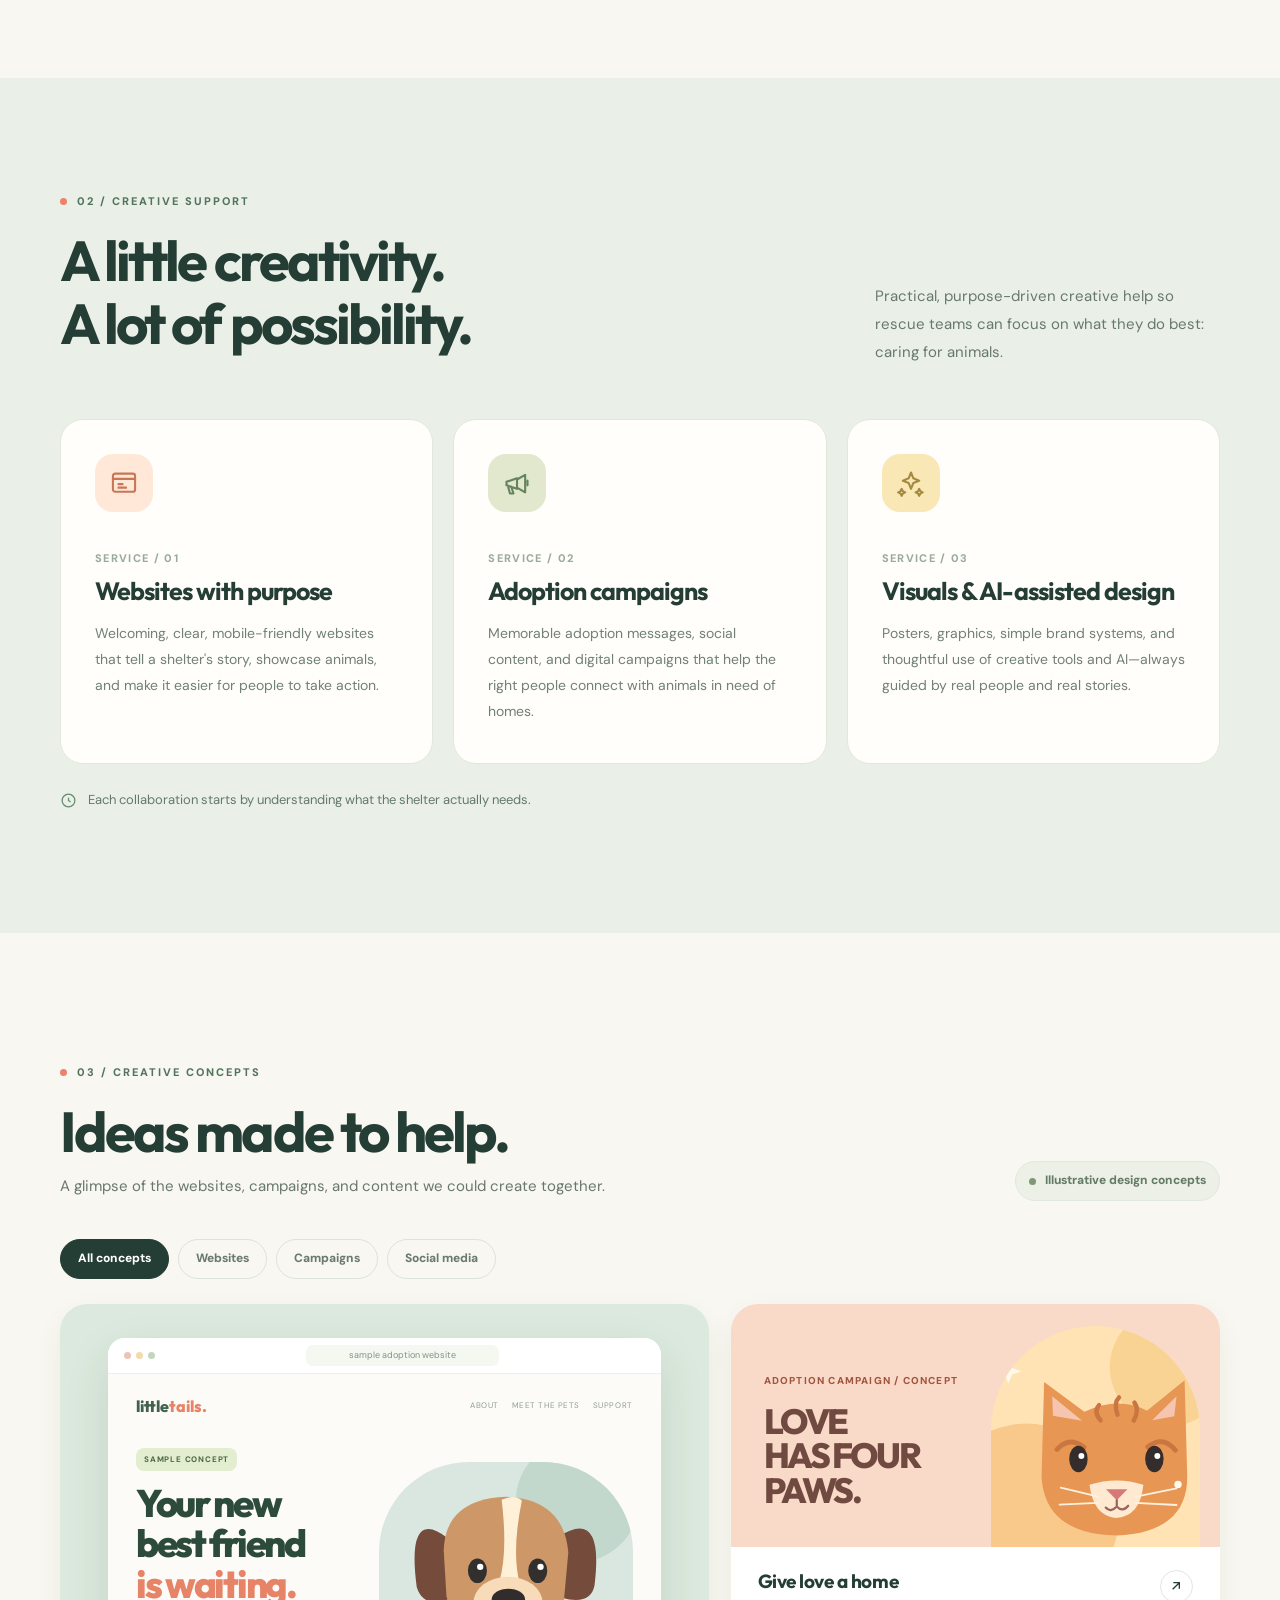
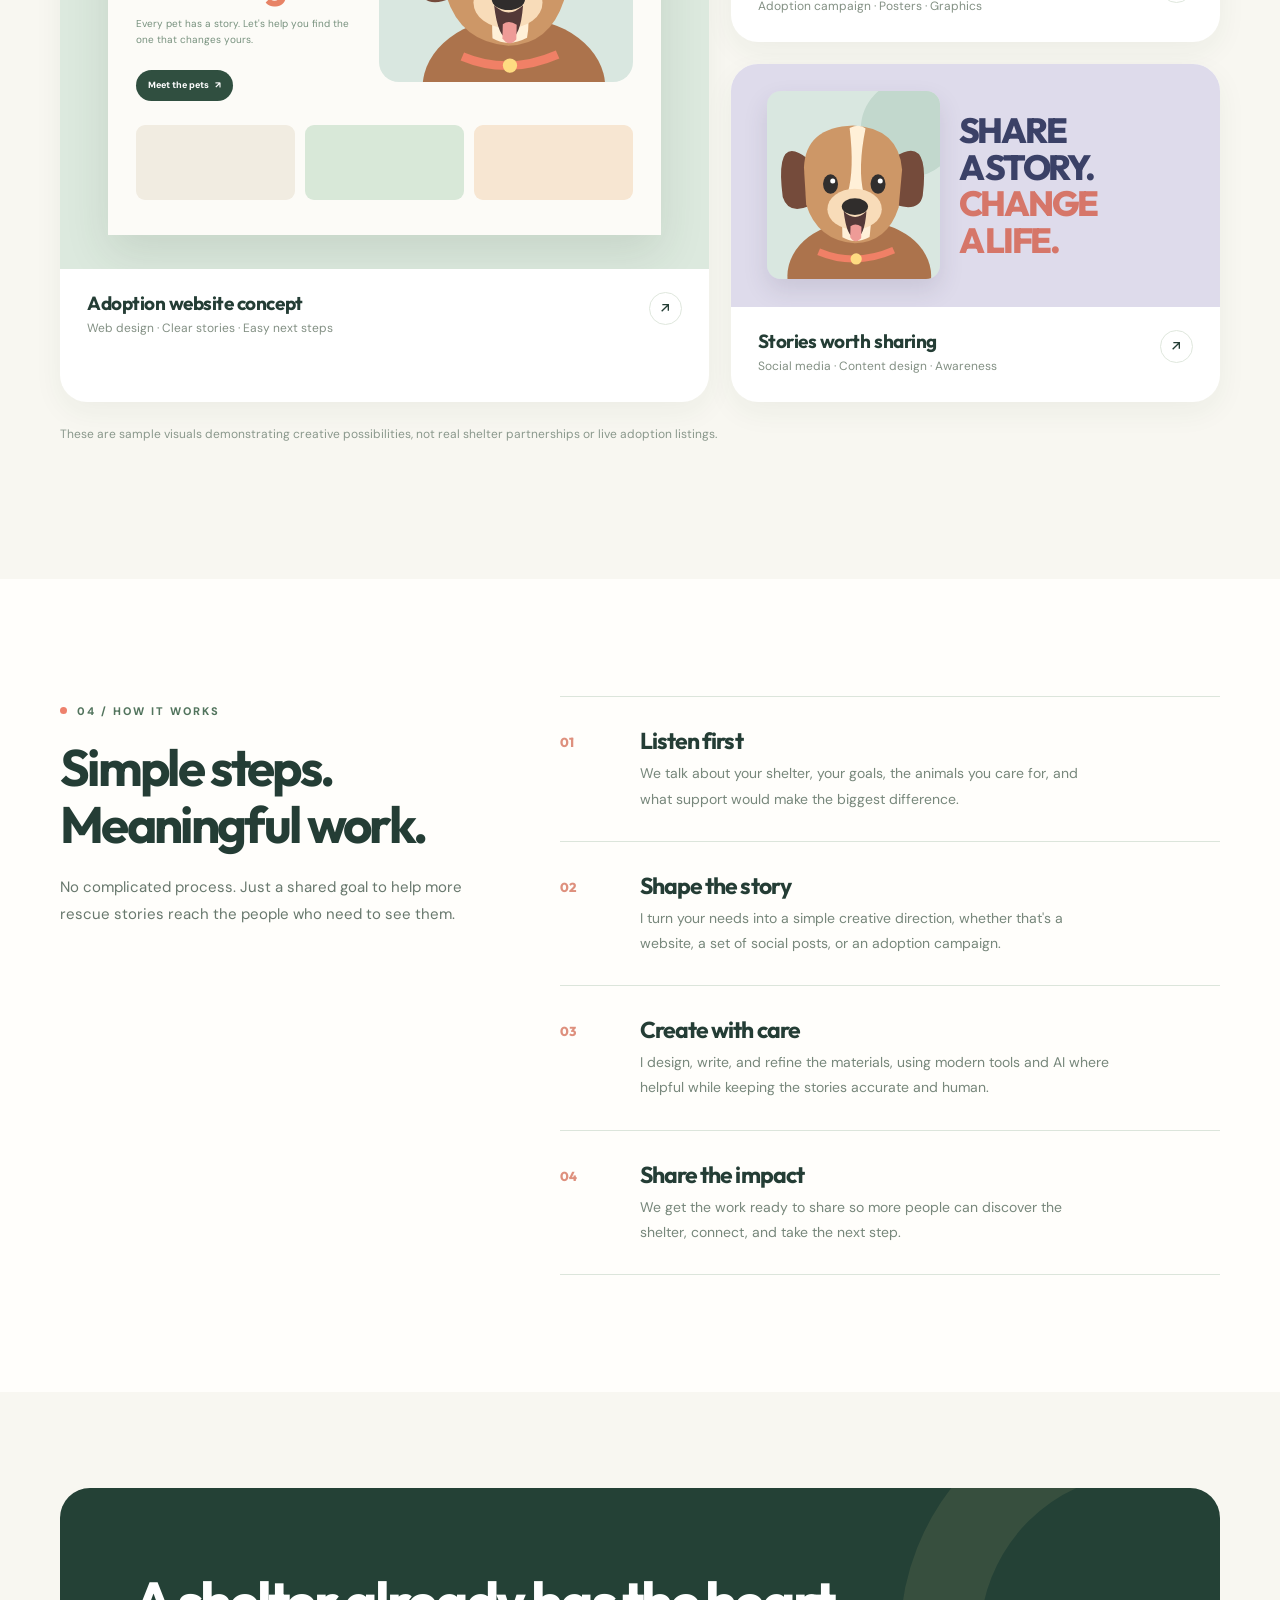
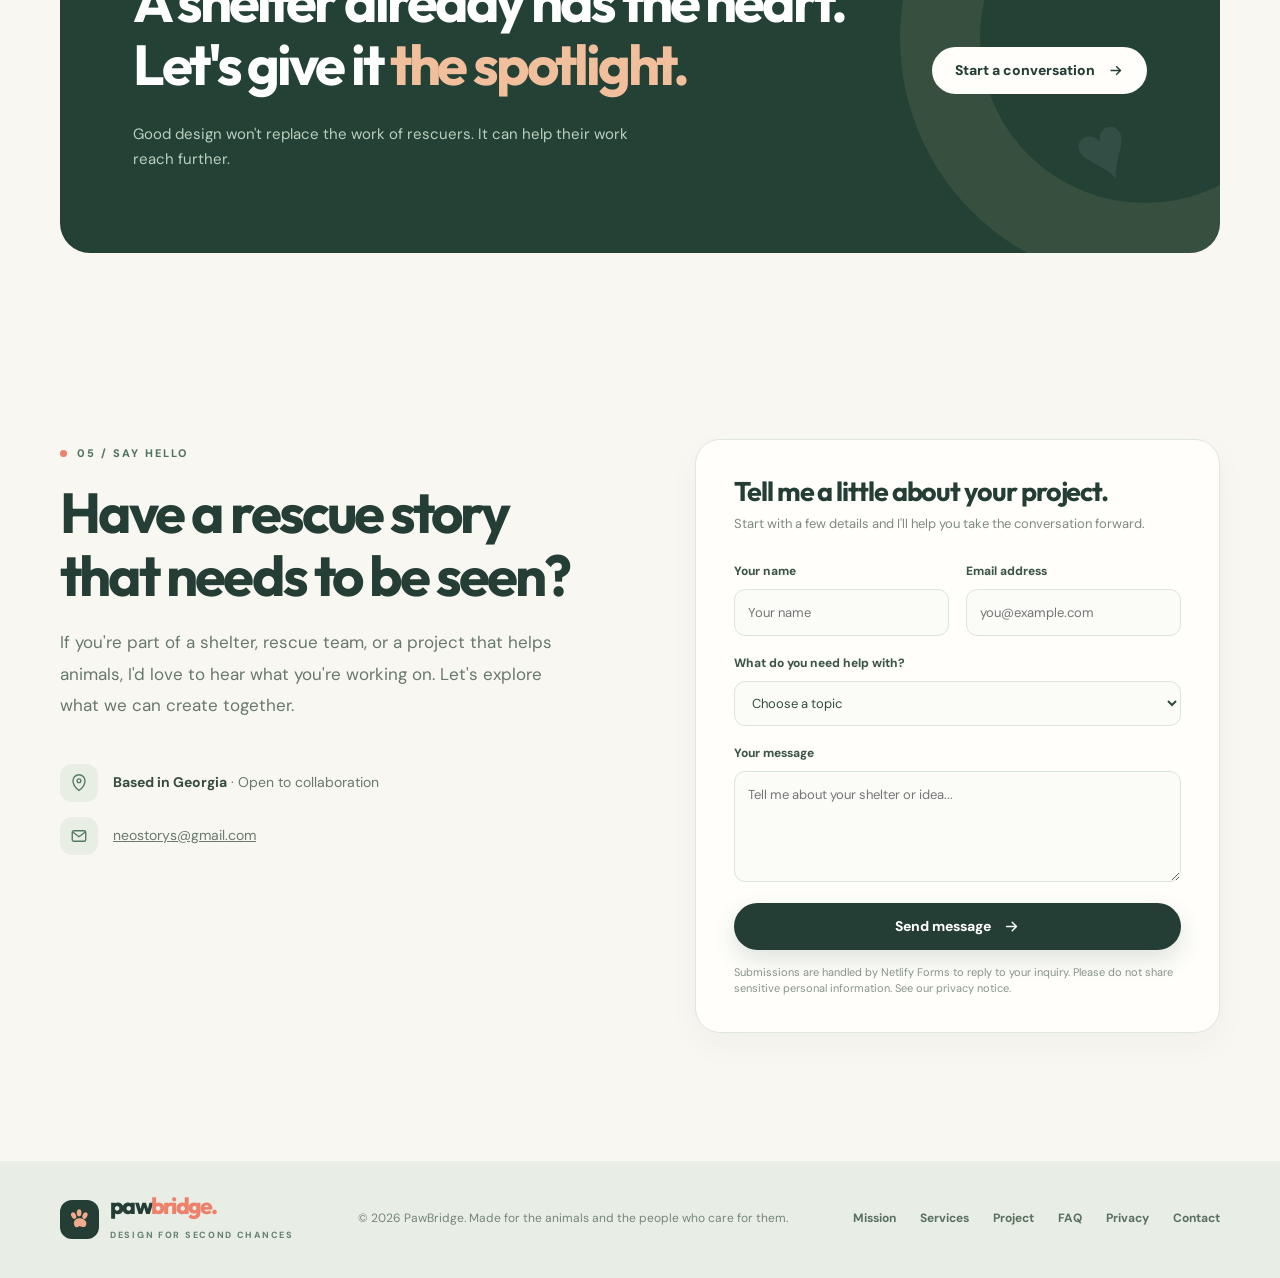
==== commit f90b501f: "Build modular PawBridge site, improve Netlify form handling and add essential pages" ====
--- a/index.html
+++ b/index.html
@@ -15,27 +15,9 @@
   <link rel="preconnect" href="https://fonts.googleapis.com">
   <link rel="preconnect" href="https://fonts.gstatic.com" crossorigin>
   <link href="https://fonts.googleapis.com/css2?family=DM+Sans:wght@400;500;600;700&family=Outfit:wght@400;500;600;700;800&display=swap" rel="stylesheet">
-  <style>
-    :root{--ink:#243d35;--ink2:#354b42;--muted:#68786d;--cream:#f8f7f1;--paper:#fffefb;--peach:#f5a48d;--coral:#ee816c;--yellow:#f3d88d;--sage:#dce7d9;--line:#dfe6db;--radius:22px;--shadow:0 22px 54px rgba(36,61,53,.095);font-synthesis:none}
-    *,*::before,*::after{box-sizing:border-box}html{scroll-behavior:smooth;scroll-padding-top:90px}body{margin:0;background:var(--cream);color:var(--ink);font-family:'DM Sans',Arial,sans-serif;font-size:16px;line-height:1.65;-webkit-font-smoothing:antialiased}a{color:inherit;text-decoration:none}button,input,select,textarea{font:inherit}button{cursor:pointer}img,svg{display:block;max-width:100%}::selection{background:#f5ab93;color:#203d34}:focus-visible{outline:3px solid var(--coral);outline-offset:4px} .container{max-width:1220px;margin:0 auto;padding:0 30px}.sr-only{position:absolute;width:1px;height:1px;clip:rect(0,0,0,0);overflow:hidden;white-space:nowrap}.eyebrow{display:inline-flex;align-items:center;gap:10px;font-weight:800;text-transform:uppercase;letter-spacing:.18em;font-size:11px;color:#52745d}.eyebrow .dot{display:inline-block;width:7px;height:7px;background:var(--coral);border-radius:50%}.section-heading{font-family:'Outfit',sans-serif;font-weight:700;line-height:1.12;letter-spacing:-.052em;font-size:clamp(34px,4.4vw,62px);margin:16px 0 20px}.section-sub{color:var(--muted);max-width:570px;font-size:17px;line-height:1.85}.button{display:inline-flex;align-items:center;justify-content:center;gap:12px;border:1px solid transparent;border-radius:999px;padding:14px 22px;font-weight:800;font-size:14px;line-height:1.2;transition:transform .25s,background .25s,box-shadow .25s;white-space:nowrap}.button:hover{transform:translateY(-3px)}.button.primary{background:var(--ink);color:white;box-shadow:0 10px 24px rgba(28,61,49,.14)}.button.primary:hover{background:#35584a;box-shadow:0 14px 28px rgba(28,61,49,.2)}.button.secondary{background:transparent;border-color:#b8cabe;color:var(--ink)}.button.secondary:hover{background:#e9eee5}.button.light{background:var(--paper);color:var(--ink)}.button svg{width:17px;height:17px;flex-shrink:0}
-    .announcement{background:#243f35;color:#fff;text-align:center;font-size:12px;font-weight:600;letter-spacing:.07em;padding:9px 20px}.announcement span{color:#ffc5a5}
-    .header{height:88px;position:sticky;top:0;z-index:30;background:rgba(248,247,241,.95);backdrop-filter:blur(16px);border-bottom:1px solid rgba(220,230,219,.72)}.header-inner{height:100%;display:flex;align-items:center;justify-content:space-between;gap:28px}.brand{display:flex;align-items:center;gap:11px;flex-shrink:0}.brand-icon{width:39px;height:39px;display:grid;place-items:center;border-radius:12px;background:var(--ink)}.brand-icon svg{width:25px;height:25px;fill:#f3ab8d}.brand-word{font:800 25px/.9 'Outfit',sans-serif;letter-spacing:-.075em}.brand-word span{color:var(--coral)}.brand-small{font-size:9px;letter-spacing:.19em;display:block;color:#688172;font-weight:800;margin-top:6px}.desktop-nav{display:flex;align-items:center;gap:33px}.desktop-nav a{font-size:13px;font-weight:700;color:#52685b;transition:color .2s}.desktop-nav a:hover{color:var(--coral)}.header-actions{display:flex;align-items:center;gap:12px}.header-actions .button{padding:13px 19px}.menu-toggle{display:none;border:1px solid #d4ded4;background:#fff;border-radius:12px;width:44px;height:44px;align-items:center;justify-content:center}.menu-toggle svg{width:24px;height:24px}.mobile-nav{display:none}
-    .hero{padding:74px 0 95px;overflow:hidden}.hero-grid{display:grid;grid-template-columns:1.02fr .98fr;gap:63px;align-items:center}.hero-copy{padding:10px 0 0}.hero-tag{display:inline-flex;align-items:center;gap:8px;border:1px solid #d8e4d7;background:#fff;border-radius:100px;font-size:11px;letter-spacing:.1em;font-weight:800;color:#54755d;text-transform:uppercase;padding:10px 15px}.hero-tag:before{content:'✳';color:var(--coral);font-size:15px;line-height:1}.hero h1{font:800 clamp(53px,6.5vw,93px)/1.025 'Outfit',sans-serif;letter-spacing:-.076em;margin:27px 0 28px}.hero h1 span{color:var(--coral);display:block}.hero-desc{color:#607267;max-width:540px;font-size:17px;line-height:1.9;margin:0 0 32px}.hero-buttons{display:flex;gap:12px;flex-wrap:wrap}.hero-mini{display:flex;align-items:center;gap:11px;margin-top:41px;color:#728173;font-size:12px;font-weight:700}.hero-mini svg{width:20px;height:20px;color:#e8a17e;flex:none}.hero-mini strong{color:var(--ink)}
-    .hero-art{position:relative;min-width:0}.hero-frame{height:580px;position:relative;border-radius:35px;overflow:hidden;background:#dae6d1;box-shadow:var(--shadow)}.hero-frame>img{width:100%;height:100%;object-fit:cover}.hero-top-note,.hero-bottom-note{position:absolute;background:#fffefb;box-shadow:0 13px 40px rgba(29,57,42,.12);z-index:2;display:flex;align-items:center;gap:11px}.hero-top-note{right:-24px;top:42px;border-radius:15px;padding:14px 19px;transform:rotate(6deg)}.hero-top-note svg{width:26px;height:26px;color:var(--coral)}.hero-top-note p,.hero-bottom-note p{margin:0;font-size:12px;line-height:1.35;font-weight:800}.hero-top-note span,.hero-bottom-note span{display:block;font-weight:500;color:#758575;font-size:11px}.hero-bottom-note{left:-28px;bottom:37px;border-radius:17px;padding:13px 20px;transform:rotate(-5deg)}.hero-bottom-note .heart{background:#fce7dc;width:39px;height:39px;border-radius:11px;display:grid;place-items:center;color:#dd886c;font-size:23px}.hero-spark{position:absolute;left:-37px;top:60px;font-size:50px;color:var(--coral);transform:rotate(-14deg);z-index:2}
-    .ribbon{background:#f3df9e;padding:21px 0;border-top:1px solid #ebd68d;border-bottom:1px solid #ebd68d;overflow:hidden}.ribbon-inner{display:flex;align-items:center;justify-content:space-between;gap:12px;white-space:nowrap;color:#4a533c;font-size:11px;font-weight:800;letter-spacing:.14em;text-transform:uppercase}.ribbon-star{color:#bd735b;font-size:22px;line-height:1}
-    .about{padding:135px 0 122px}.about-grid{display:grid;grid-template-columns:.38fr .62fr;gap:80px}.about-aside{padding-top:10px}.about-aside p{color:#718477;font-size:14px;line-height:1.85;max-width:205px}.mission-quote{font:700 clamp(34px,4.6vw,62px)/1.19 'Outfit',sans-serif;letter-spacing:-.048em;margin:0 0 28px}.mission-quote em{font-style:normal;color:var(--coral)}.about-body{display:grid;grid-template-columns:1fr 1fr;gap:40px}.about-body p{margin:0;color:#6c7c70;line-height:1.9;font-size:14px}.about-body strong{color:var(--ink)}
-    .services{background:#eaf0e8;padding:109px 0 122px}.services-top{display:flex;justify-content:space-between;align-items:end;gap:50px;margin-bottom:44px}.services-top .section-heading{max-width:630px}.services-top .section-sub{max-width:345px;margin:0 0 9px;font-size:15px}.service-grid{display:grid;grid-template-columns:repeat(3,1fr);gap:20px}.service-card{background:var(--paper);border:1px solid #e0e8db;border-radius:23px;padding:34px 34px 31px;min-height:345px;transition:transform .25s,box-shadow .25s}.service-card:hover{transform:translateY(-6px);box-shadow:var(--shadow)}.service-icon{width:58px;height:58px;border-radius:18px;display:grid;place-items:center;margin-bottom:37px}.service-card:nth-child(1) .service-icon{background:#ffe8d8;color:#c87655}.service-card:nth-child(2) .service-icon{background:#e1e8ce;color:#65835d}.service-card:nth-child(3) .service-icon{background:#fae7b6;color:#a58b42}.service-icon svg{width:28px;height:28px}.service-label{font-size:11px;letter-spacing:.12em;font-weight:800;color:#9aab9a}.service-card h3{font:700 25px/1.18 'Outfit',sans-serif;letter-spacing:-.04em;margin:10px 0 14px}.service-card p{font-size:14px;color:#718173;line-height:1.85;margin:0}.services-foot{margin-top:25px;display:flex;align-items:center;gap:11px;font-size:13px;color:#64796a}.services-foot svg{width:17px;height:17px;color:#668b6f}
-    .work{padding:125px 0 135px}.work-heading{display:flex;align-items:end;justify-content:space-between;gap:30px;margin-bottom:38px}.work-heading .section-heading{margin-bottom:10px}.work-heading .section-sub{font-size:15px;margin:0}.work-note{display:inline-flex;align-items:center;gap:9px;background:#edf0e6;border:1px solid #e0e9dc;border-radius:40px;font-size:12px;font-weight:800;padding:9px 13px;white-space:nowrap;color:#637c65}.work-note span{width:7px;height:7px;background:#7c9a75;border-radius:100%}.filter-group{display:flex;align-items:center;gap:9px;flex-wrap:wrap;margin-bottom:25px}.filter{border:1px solid #dce4d9;background:transparent;color:#6a7a6e;border-radius:40px;font-size:12px;font-weight:800;padding:9px 17px;transition:all .2s}.filter:hover{border-color:#9cb39e}.filter.active{background:var(--ink);color:white;border-color:var(--ink)}.work-grid{display:grid;grid-template-columns:1.14fr .86fr;gap:22px}.work-item{border-radius:27px;overflow:hidden;background:#fff;box-shadow:0 10px 30px rgba(35,66,43,.055)}.work-item[hidden]{display:none!important}.work-item.wide{grid-row:span 2}.work-art{position:relative;overflow:hidden}.work-item.wide .work-art{height:565px;background:#dce9de;padding:34px 48px}.mock-browser{background:#fff;border-radius:17px 17px 0 0;box-shadow:0 18px 45px rgba(45,65,44,.12);height:100%;overflow:hidden;max-width:555px;margin:auto}.mock-top{height:36px;background:#fff;display:flex;align-items:center;gap:5px;padding:0 16px;border-bottom:1px solid #eef0e8}.mock-top span{width:7px;height:7px;background:#ebc4b8;border-radius:50%}.mock-top span:nth-child(2){background:#f3dcac}.mock-top span:nth-child(3){background:#c2d5bd}.mock-url{margin:auto;font-size:9px;color:#839287;background:#f5f7f1;padding:3px 43px;border-radius:7px}.mock-site{padding:22px 28px;background:#fcfbf7;height:calc(100% - 36px)}.mock-nav{display:flex;align-items:center;justify-content:space-between;margin-bottom:28px}.mock-logo{font:800 16px 'Outfit';color:#40624e}.mock-links{font-size:8px;color:#8f9e92;letter-spacing:.07em}.mock-inner{display:grid;grid-template-columns:.95fr 1.05fr;gap:13px;align-items:center}.mock-inner h3{font:800 clamp(23px,3vw,44px)/1.05 'Outfit';letter-spacing:-.06em;margin:12px 0;color:#2c4b3a}.mock-inner h3 span{color:#e78366}.mock-inner p{font-size:10px;line-height:1.6;color:#77917e}.mock-tag{font-size:8px;background:#e2eecf;color:#506a46;padding:5px 8px;display:inline-block;border-radius:8px;font-weight:800;letter-spacing:.1em}.mock-btn{display:inline-block;background:#304f40;color:#fff;font-size:9px;font-weight:800;padding:8px 12px;border-radius:30px;margin-top:12px}.mock-inner img{height:220px;width:100%;object-fit:cover;border-radius:90px 90px 20px 20px}.mock-bottom{display:grid;grid-template-columns:repeat(3,1fr);gap:10px;margin-top:24px}.mock-bottom div{height:75px;background:#f1ece1;border-radius:9px}.mock-bottom div:nth-child(2){background:#d8e8d8}.mock-bottom div:nth-child(3){background:#f7e6d2}
-    .work-item.small .work-art{height:243px}.campaign-art{background:#f9d9c7;display:flex;align-items:center;justify-content:space-between;padding:22px 20px 0 33px}.campaign-art .poster-text{align-self:center;z-index:1}.campaign-art .poster-text span{font-size:10px;font-weight:800;letter-spacing:.12em;color:#a25440}.campaign-art .poster-text b{display:block;font:800 35px/.98 'Outfit';letter-spacing:-.07em;color:#704a40;margin-top:12px}.campaign-art img{width:48%;height:100%;align-self:end;object-fit:cover;object-position:top;border-radius:135px 135px 0 0}.social-art{background:#dedbeb;display:flex;align-items:center;padding:23px 36px;gap:19px}.social-art img{height:188px;width:173px;object-fit:cover;border-radius:14px;box-shadow:0 11px 25px rgba(58,51,88,.13)}.social-text{font:800 35px/1.04 'Outfit';letter-spacing:-.065em;color:#3b4167}.social-text span{display:block;color:#d67669}.work-caption{display:flex;justify-content:space-between;gap:13px;padding:23px 27px 25px;align-items:start}.work-caption h3{font:700 19px/1.22 'Outfit';letter-spacing:-.025em;margin:0 0 4px}.work-caption p{font-size:12px;color:#839084;margin:0}.work-caption .work-arrow{border:1px solid #dfe7dd;border-radius:50%;width:33px;height:33px;display:grid;place-items:center;flex-shrink:0}.work-arrow svg{width:16px;height:16px}.work-disclaimer{margin:23px 0 0;color:#8a988c;font-size:12px}
-    .process{padding:117px 0;background:#fffefb}.process-layout{display:grid;grid-template-columns:.38fr .62fr;gap:95px}.process-layout .section-heading{font-size:clamp(35px,4vw,54px)}.process-list{border-top:1px solid #dce5db}.process-step{display:grid;grid-template-columns:60px 1fr;gap:20px;padding:29px 0;border-bottom:1px solid #dce5db}.process-step .number{font:800 13px 'Outfit';color:#de907d;padding-top:8px}.process-step h3{font:700 23px 'Outfit';letter-spacing:-.04em;margin:0 0 6px}.process-step p{color:#77877b;font-size:14px;margin:0;max-width:470px;line-height:1.8}
-    .statement{padding:96px 0}.statement-card{background:#244136;color:#fff;min-height:365px;border-radius:30px;position:relative;overflow:hidden;padding:64px 73px;display:flex;align-items:center;justify-content:space-between;gap:60px}.statement-card:before{content:'';width:490px;height:490px;border:80px solid rgba(243,216,141,.09);border-radius:50%;position:absolute;right:-170px;top:-95px}.statement-content{position:relative;z-index:1}.statement h2{font:700 clamp(36px,4.4vw,60px)/1.12 'Outfit';letter-spacing:-.055em;max-width:760px;margin:0 0 26px}.statement h2 em{font-style:normal;color:#f2bf9d}.statement-card .button{flex:none;position:relative;z-index:1}.statement-paw{position:absolute;right:90px;bottom:27px;font-size:90px;color:rgba(255,255,255,.07);transform:rotate(-24deg)}
-    .contact{padding:90px 0 128px}.contact-layout{display:grid;grid-template-columns:1fr 1fr;gap:110px}.contact .section-heading{max-width:540px}.contact-info{margin-top:42px;display:grid;gap:15px}.info-row{display:flex;align-items:center;gap:15px;font-size:14px;color:#69796d}.info-icon{width:38px;height:38px;background:#e9eee4;border-radius:12px;display:grid;place-items:center;color:#537960;flex:none}.info-icon svg{width:18px;height:18px}.info-row strong{color:#354c3e}.contact-box{background:var(--paper);border:1px solid var(--line);border-radius:25px;padding:35px 38px;box-shadow:0 12px 32px rgba(50,60,39,.04)}.contact-box h3{font:700 27px/1.2 'Outfit';letter-spacing:-.04em;margin:0 0 6px}.contact-box>p{font-size:13px;color:#7f8b7e;margin:0 0 27px}.form-grid{display:grid;grid-template-columns:1fr 1fr;gap:17px}.field{display:flex;flex-direction:column;gap:7px;margin-bottom:18px}.field label{font-size:12px;font-weight:800;color:#3d5547}.field input,.field select,.field textarea{border:1px solid #dce5db;border-radius:11px;background:#fbfcf7;width:100%;padding:12px 13px;outline:none;color:#314e3d;font-size:13px;transition:border-color .2s,box-shadow .2s}.field input:focus,.field select:focus,.field textarea:focus{border-color:#95b299;box-shadow:0 0 0 3px #e4f0e1}.field textarea{min-height:111px;resize:vertical}.contact-box .button{width:100%;margin-top:3px}.form-note{font-size:11px;line-height:1.5;color:#879588;margin:14px 0 0}.form-feedback{display:none;border-radius:10px;background:#eef3e9;color:#47684d;font-size:12px;padding:13px 15px;margin-top:15px}.form-feedback.is-visible{display:block}
-    .footer{background:#e8eee5;padding:35px 0}.footer-inner{display:flex;justify-content:space-between;align-items:center;gap:25px}.footer .brand-word{font-size:23px}.footer-small{font-size:12px;color:#768577}.footer-right{display:flex;align-items:center;gap:24px;font-size:12px;font-weight:700;color:#5a705f}.footer-right a:hover{color:var(--coral)}
-    @media(max-width:1080px){.desktop-nav{gap:18px}.hero-grid{gap:35px}.hero-frame{height:525px}.hero h1{font-size:clamp(53px,6.3vw,75px)}.about-grid{gap:40px}.contact-layout{gap:55px}.statement-card{padding:55px}.work-item.wide .work-art{padding:29px}.social-text{font-size:28px}.social-art{gap:12px;padding:18px}.social-art img{width:145px}}
-    @media(max-width:850px){.header{height:76px}.desktop-nav,.header-actions .button{display:none}.menu-toggle{display:flex}.mobile-nav{display:block;position:absolute;top:76px;left:0;right:0;background:var(--cream);border-bottom:1px solid var(--line);box-shadow:0 20px 30px rgba(0,0,0,.07);padding:15px 30px 28px;opacity:0;visibility:hidden;transform:translateY(-8px);transition:.2s}.mobile-nav.open{opacity:1;visibility:visible;transform:translateY(0)}.mobile-nav a{display:block;padding:10px 6px;font-weight:800}.hero{padding-top:55px}.hero-grid,.about-grid,.process-layout,.contact-layout{grid-template-columns:1fr;gap:35px}.hero-copy{max-width:680px}.hero h1{font-size:clamp(54px,10vw,88px)}.hero-frame{height:min(80vw,560px)}.hero-art{max-width:620px;margin:25px auto 0;width:90%}.hero-top-note{right:-25px}.about{padding:95px 0}.about-grid{gap:25px}.about-aside p{max-width:500px}.services-top{display:block}.services-top .section-sub{max-width:600px;margin-top:10px}.service-grid{grid-template-columns:repeat(2,1fr)}.service-card:last-child{grid-column:span 2;min-height:240px}.services{padding:90px 0}.work{padding:95px 0}.work-grid{grid-template-columns:1fr 1fr}.work-item.wide{grid-column:span 2;grid-row:auto}.work-item.wide .work-art{height:490px}.work-heading{align-items:start}.process{padding:90px 0}.process-layout{gap:22px}.statement-card{display:block}.statement-card .button{margin-top:25px}.contact-layout{gap:38px}.ribbon-inner{gap:20px;justify-content:center}.ribbon-inner span:nth-child(n+6){display:none}}
-    @media(max-width:590px){.container{padding:0 21px}.header{height:70px}.mobile-nav{top:70px}.announcement{font-size:10px}.hero{padding:42px 0 64px}.hero-tag{font-size:9px;letter-spacing:.07em}.hero h1{font-size:clamp(48px,12.4vw,70px);margin:22px 0}.hero-desc{font-size:15px;line-height:1.85}.hero-buttons{flex-direction:column;align-items:stretch}.hero-buttons .button{width:100%}.hero-mini{margin-top:25px}.hero-art{width:94%;margin-top:25px}.hero-frame{height:420px;border-radius:24px}.hero-top-note{right:-17px;top:25px;padding:9px 10px}.hero-top-note p,.hero-bottom-note p{font-size:10px}.hero-top-note span,.hero-bottom-note span{font-size:9px}.hero-bottom-note{left:-15px;bottom:23px;padding:8px 11px}.hero-bottom-note .heart{height:29px;width:29px;font-size:16px}.hero-spark{left:-18px;top:25px;font-size:36px}.ribbon{padding:16px 0}.ribbon-inner{font-size:9px;gap:9px}.ribbon-inner span:nth-child(n+4){display:none}.about{padding:80px 0}.about-body{grid-template-columns:1fr;gap:17px}.mission-quote{font-size:clamp(33px,9.5vw,48px)}.services{padding:77px 0 83px}.section-heading{font-size:clamp(33px,9vw,45px)}.service-grid{grid-template-columns:1fr}.service-card{min-height:auto;padding:30px}.service-card:last-child{grid-column:auto;min-height:auto}.service-icon{margin-bottom:30px}.services-top{margin-bottom:30px}.work{padding:80px 0}.work-heading{display:block}.work-note{margin-top:17px}.work-grid{grid-template-columns:1fr}.work-item.wide{grid-column:auto}.work-item.wide .work-art{height:385px;padding:25px}.mock-site{padding:16px 17px}.mock-nav{margin-bottom:19px}.mock-inner h3{font-size:28px}.mock-inner img{height:168px}.mock-bottom{margin-top:15px}.mock-bottom div{height:50px}.work-item.small .work-art{height:240px}.campaign-art .poster-text b{font-size:31px}.social-art img{width:140px}.social-text{font-size:32px}.process{padding:76px 0}.process-step{grid-template-columns:37px 1fr;gap:12px}.statement{padding:68px 0}.statement-card{padding:44px 31px;border-radius:22px;min-height:auto}.statement h2{font-size:clamp(31px,8.7vw,44px)}.contact{padding:68px 0 85px}.contact-box{padding:28px 22px}.form-grid{grid-template-columns:1fr;gap:0}.footer-inner{flex-direction:column;align-items:start}.footer-right{gap:15px;flex-wrap:wrap}}
-    @media(prefers-reduced-motion:reduce){html{scroll-behavior:auto}*,*::before,*::after{animation-duration:.01ms!important;transition-duration:.01ms!important}}
-  </style>
+  
+  <link rel="stylesheet" href="/assets/css/site.css">
+
 </head>
 <body>
   <a class="sr-only" href="#main">Skip to content</a>
@@ -74,27 +56,10 @@
     <section class="process" id="process" aria-labelledby="process-heading"><div class="container process-layout"><div><div class="eyebrow"><span class="dot"></span> 04 / HOW IT WORKS</div><h2 class="section-heading" id="process-heading">Simple steps.<br>Meaningful work.</h2><p class="section-sub" style="font-size:15px">No complicated process. Just a shared goal to help more rescue stories reach the people who need to see them.</p></div><div class="process-list"><div class="process-step"><div class="number">01</div><div><h3>Listen first</h3><p>We talk about your shelter, your goals, the animals you care for, and what support would make the biggest difference.</p></div></div><div class="process-step"><div class="number">02</div><div><h3>Shape the story</h3><p>I turn your needs into a simple creative direction, whether that's a website, a set of social posts, or an adoption campaign.</p></div></div><div class="process-step"><div class="number">03</div><div><h3>Create with care</h3><p>I design, write, and refine the materials, using modern tools and AI where helpful while keeping the stories accurate and human.</p></div></div><div class="process-step"><div class="number">04</div><div><h3>Share the impact</h3><p>We get the work ready to share so more people can discover the shelter, connect, and take the next step.</p></div></div></div></div></section>
     <section class="statement"><div class="container"><div class="statement-card"><div class="statement-content"><h2>A shelter already has the heart.<br>Let's give it <em>the spotlight.</em></h2><p style="color:#bad0bf;margin:0;max-width:530px;font-size:15px">Good design won't replace the work of rescuers. It can help their work reach further.</p></div><a class="button light" href="#contact">Start a conversation <svg aria-hidden="true" viewBox="0 0 24 24" fill="none" stroke="currentColor" stroke-width="2"><path d="M5 12h14m-6-6 6 6-6 6"/></svg></a><span class="statement-paw" aria-hidden="true">♥</span></div></div></section>
     <section class="contact" id="contact" aria-labelledby="contact-heading"><div class="container contact-layout"><div><div class="eyebrow"><span class="dot"></span> 05 / SAY HELLO</div><h2 class="section-heading" id="contact-heading">Have a rescue story that needs to be seen?</h2><p class="section-sub">If you're part of a shelter, rescue team, or a project that helps animals, I'd love to hear what you're working on. Let's explore what we can create together.</p><div class="contact-info"><div class="info-row"><span class="info-icon"><svg viewBox="0 0 24 24" fill="none" stroke="currentColor" stroke-width="1.8"><path d="M12 22s8-6 8-13A8 8 0 1 0 4 9c0 7 8 13 8 13Z"/><circle cx="12" cy="9" r="2.5"/></svg></span><span><strong>Based in Georgia</strong> · Open to collaboration</span></div><div class="info-row"><span class="info-icon"><svg viewBox="0 0 24 24" fill="none" stroke="currentColor" stroke-width="1.8"><rect x="3" y="5" width="18" height="14" rx="2"/><path d="m4 7 8 6 8-6"/></svg></span><span id="email-display"><a href="mailto:neostorys@gmail.com" style="text-decoration:underline">neostorys@gmail.com</a></span></div></div></div>
-      <div class="contact-box"><h3>Tell me a little about your project.</h3><p>Start with a few details and I'll help you take the conversation forward.</p><form id="inquiry-form" name="pawbridge-inquiries" method="POST" action="/thanks.html" data-netlify="true" netlify-honeypot="bot-field"><input type="hidden" name="form-name" value="pawbridge-inquiries"><p style="display:none"><label>Leave this field empty: <input name="bot-field" autocomplete="off"></label></p><div class="form-grid"><div class="field"><label for="visitor-name">Your name</label><input id="visitor-name" name="name" type="text" autocomplete="name" placeholder="Your name" required maxlength="100"></div><div class="field"><label for="visitor-email">Email address</label><input id="visitor-email" name="email" type="email" autocomplete="email" placeholder="you@example.com" required maxlength="200"></div></div><div class="field"><label for="project-type">What do you need help with?</label><select id="project-type" name="type" required><option value="" selected disabled>Choose a topic</option><option>Website for an animal shelter</option><option>Adoption campaign</option><option>Social media / promotional visuals</option><option>Something else</option></select></div><div class="field"><label for="visitor-message">Your message</label><textarea id="visitor-message" name="message" placeholder="Tell me about your shelter or idea..." maxlength="2000" required></textarea></div><button class="button primary" type="submit" id="form-submit">Send message <svg viewBox="0 0 24 24" aria-hidden="true" fill="none" stroke="currentColor" stroke-width="2" stroke-linecap="round"><path d="M5 12h14m-6-6 6 6-6 6"/></svg></button><p class="form-note">Messages are processed and stored by Netlify Forms so PawBridge can respond. Please do not include sensitive personal information.</p><p id="form-feedback" class="form-feedback" role="status" aria-live="polite"></p></form></div></div></section>
+      <div class="contact-box"><h3>Tell me a little about your project.</h3><p>Start with a few details and I'll help you take the conversation forward.</p><form id="inquiry-form" name="pawbridge-inquiries" method="POST" action="/thanks.html" data-netlify="true" netlify-honeypot="bot-field"><input type="hidden" name="form-name" value="pawbridge-inquiries"><p style="display:none"><label>Leave this field empty: <input name="bot-field" autocomplete="off"></label></p><div class="form-grid"><div class="field"><label for="visitor-name">Your name</label><input id="visitor-name" name="name" type="text" autocomplete="name" placeholder="Your name" required maxlength="100"></div><div class="field"><label for="visitor-email">Email address</label><input id="visitor-email" name="email" type="email" autocomplete="email" placeholder="you@example.com" required maxlength="200"></div></div><div class="field"><label for="project-type">What do you need help with?</label><select id="project-type" name="type" required><option value="" selected disabled>Choose a topic</option><option>Website for an animal shelter</option><option>Adoption campaign</option><option>Social media / promotional visuals</option><option>Something else</option></select></div><div class="field"><label for="visitor-message">Your message</label><textarea id="visitor-message" name="message" placeholder="Tell me about your shelter or idea..." maxlength="2000" required></textarea></div><button class="button primary" type="submit" id="form-submit">Send message <svg viewBox="0 0 24 24" aria-hidden="true" fill="none" stroke="currentColor" stroke-width="2" stroke-linecap="round"><path d="M5 12h14m-6-6 6 6-6 6"/></svg></button><p class="form-note">Submissions are handled by Netlify Forms to reply to your inquiry. Please do not share sensitive personal information. See our <a href="/privacy.html">privacy notice</a>.</p><p id="form-feedback" class="form-feedback" role="status" aria-live="polite"></p></form></div></div></section>
   </main>
-  <footer class="footer"><div class="container footer-inner"><a class="brand" href="#top"><span class="brand-icon" aria-hidden="true"><svg viewBox="0 0 64 64"><ellipse cx="17" cy="22" rx="6" ry="9" transform="rotate(-25 17 22)"/><ellipse cx="31" cy="15" rx="6" ry="9"/><ellipse cx="46" cy="22" rx="6" ry="9" transform="rotate(25 46 22)"/><path d="M32 29 C18 28 15 43 20 49 C26 56 31 48 33 49 C39 49 43 55 48 48 C54 40 44 28 32 29Z"/></svg></span><span><span class="brand-word">paw<span>bridge.</span></span><span class="brand-small">DESIGN FOR SECOND CHANCES</span></span></a><div class="footer-small">© <span id="year">2026</span> PawBridge. Made for the animals and the people who care for them.</div><div class="footer-right"><a href="#about">Mission</a><a href="#services">Services</a><a href="#contact">Contact</a></div></div></footer>
-  <script>
-    // Public contact email is linked directly in the Contact section above.
-
-    const menuToggle = document.querySelector('.menu-toggle');
-    const mobileNav = document.getElementById('mobile-nav');
-    function closeMenu(){mobileNav.classList.remove('open');menuToggle.setAttribute('aria-expanded','false');menuToggle.setAttribute('aria-label','Open menu');}
-    menuToggle.addEventListener('click',()=>{const isOpen=mobileNav.classList.toggle('open');menuToggle.setAttribute('aria-expanded',String(isOpen));menuToggle.setAttribute('aria-label',isOpen?'Close menu':'Open menu');});
-    mobileNav.querySelectorAll('a').forEach(link=>link.addEventListener('click',closeMenu));
-    document.addEventListener('keydown',e=>{if(e.key==='Escape')closeMenu()});
-    document.addEventListener('click',e=>{if(!e.target.closest('.header'))closeMenu()});
-
-    const filters=[...document.querySelectorAll('.filter')];
-    const items=[...document.querySelectorAll('.work-item')];
-    filters.forEach(button=>button.addEventListener('click',()=>{const filter=button.dataset.filter;filters.forEach(b=>{const selected=b===button;b.classList.toggle('active',selected);b.setAttribute('aria-pressed',String(selected))});items.forEach(item=>{item.hidden=filter!=='all'&&item.dataset.category!==filter})}));
-
-    document.getElementById('year').textContent=new Date().getFullYear();
-
-
-  </script>
+  <footer class="footer"><div class="container footer-inner"><a class="brand" href="#top"><span class="brand-icon" aria-hidden="true"><svg viewBox="0 0 64 64"><ellipse cx="17" cy="22" rx="6" ry="9" transform="rotate(-25 17 22)"/><ellipse cx="31" cy="15" rx="6" ry="9"/><ellipse cx="46" cy="22" rx="6" ry="9" transform="rotate(25 46 22)"/><path d="M32 29 C18 28 15 43 20 49 C26 56 31 48 33 49 C39 49 43 55 48 48 C54 40 44 28 32 29Z"/></svg></span><span><span class="brand-word">paw<span>bridge.</span></span><span class="brand-small">DESIGN FOR SECOND CHANCES</span></span></a><div class="footer-small">© <span id="year">2026</span> PawBridge. Made for the animals and the people who care for them.</div><div class="footer-right"><a href="/mission.html">Mission</a><a href="/services.html">Services</a><a href="/project.html">Project</a><a href="/faq.html">FAQ</a><a href="/privacy.html">Privacy</a><a href="#contact">Contact</a></div></div></footer>
+  <script defer src="/assets/js/site.js"></script>
+<script defer src="/assets/js/contact.js"></script>
 </body>
 </html>
--- a/assets/css/site.css
+++ b/assets/css/site.css
@@ -0,0 +1,41 @@
+
+    :root{--ink:#243d35;--ink2:#354b42;--muted:#68786d;--cream:#f8f7f1;--paper:#fffefb;--peach:#f5a48d;--coral:#ee816c;--yellow:#f3d88d;--sage:#dce7d9;--line:#dfe6db;--radius:22px;--shadow:0 22px 54px rgba(36,61,53,.095);font-synthesis:none}
+    *,*::before,*::after{box-sizing:border-box}html{scroll-behavior:smooth;scroll-padding-top:90px}body{margin:0;background:var(--cream);color:var(--ink);font-family:'DM Sans',Arial,sans-serif;font-size:16px;line-height:1.65;-webkit-font-smoothing:antialiased}a{color:inherit;text-decoration:none}button,input,select,textarea{font:inherit}button{cursor:pointer}img,svg{display:block;max-width:100%}::selection{background:#f5ab93;color:#203d34}:focus-visible{outline:3px solid var(--coral);outline-offset:4px} .container{max-width:1220px;margin:0 auto;padding:0 30px}.sr-only{position:absolute;width:1px;height:1px;clip:rect(0,0,0,0);overflow:hidden;white-space:nowrap}.eyebrow{display:inline-flex;align-items:center;gap:10px;font-weight:800;text-transform:uppercase;letter-spacing:.18em;font-size:11px;color:#52745d}.eyebrow .dot{display:inline-block;width:7px;height:7px;background:var(--coral);border-radius:50%}.section-heading{font-family:'Outfit',sans-serif;font-weight:700;line-height:1.12;letter-spacing:-.052em;font-size:clamp(34px,4.4vw,62px);margin:16px 0 20px}.section-sub{color:var(--muted);max-width:570px;font-size:17px;line-height:1.85}.button{display:inline-flex;align-items:center;justify-content:center;gap:12px;border:1px solid transparent;border-radius:999px;padding:14px 22px;font-weight:800;font-size:14px;line-height:1.2;transition:transform .25s,background .25s,box-shadow .25s;white-space:nowrap}.button:hover{transform:translateY(-3px)}.button.primary{background:var(--ink);color:white;box-shadow:0 10px 24px rgba(28,61,49,.14)}.button.primary:hover{background:#35584a;box-shadow:0 14px 28px rgba(28,61,49,.2)}.button.secondary{background:transparent;border-color:#b8cabe;color:var(--ink)}.button.secondary:hover{background:#e9eee5}.button.light{background:var(--paper);color:var(--ink)}.button svg{width:17px;height:17px;flex-shrink:0}
+    .announcement{background:#243f35;color:#fff;text-align:center;font-size:12px;font-weight:600;letter-spacing:.07em;padding:9px 20px}.announcement span{color:#ffc5a5}
+    .header{height:88px;position:sticky;top:0;z-index:30;background:rgba(248,247,241,.95);backdrop-filter:blur(16px);border-bottom:1px solid rgba(220,230,219,.72)}.header-inner{height:100%;display:flex;align-items:center;justify-content:space-between;gap:28px}.brand{display:flex;align-items:center;gap:11px;flex-shrink:0}.brand-icon{width:39px;height:39px;display:grid;place-items:center;border-radius:12px;background:var(--ink)}.brand-icon svg{width:25px;height:25px;fill:#f3ab8d}.brand-word{font:800 25px/.9 'Outfit',sans-serif;letter-spacing:-.075em}.brand-word span{color:var(--coral)}.brand-small{font-size:9px;letter-spacing:.19em;display:block;color:#688172;font-weight:800;margin-top:6px}.desktop-nav{display:flex;align-items:center;gap:33px}.desktop-nav a{font-size:13px;font-weight:700;color:#52685b;transition:color .2s}.desktop-nav a:hover{color:var(--coral)}.header-actions{display:flex;align-items:center;gap:12px}.header-actions .button{padding:13px 19px}.menu-toggle{display:none;border:1px solid #d4ded4;background:#fff;border-radius:12px;width:44px;height:44px;align-items:center;justify-content:center}.menu-toggle svg{width:24px;height:24px}.mobile-nav{display:none}
+    .hero{padding:74px 0 95px;overflow:hidden}.hero-grid{display:grid;grid-template-columns:1.02fr .98fr;gap:63px;align-items:center}.hero-copy{padding:10px 0 0}.hero-tag{display:inline-flex;align-items:center;gap:8px;border:1px solid #d8e4d7;background:#fff;border-radius:100px;font-size:11px;letter-spacing:.1em;font-weight:800;color:#54755d;text-transform:uppercase;padding:10px 15px}.hero-tag:before{content:'✳';color:var(--coral);font-size:15px;line-height:1}.hero h1{font:800 clamp(53px,6.5vw,93px)/1.025 'Outfit',sans-serif;letter-spacing:-.076em;margin:27px 0 28px}.hero h1 span{color:var(--coral);display:block}.hero-desc{color:#607267;max-width:540px;font-size:17px;line-height:1.9;margin:0 0 32px}.hero-buttons{display:flex;gap:12px;flex-wrap:wrap}.hero-mini{display:flex;align-items:center;gap:11px;margin-top:41px;color:#728173;font-size:12px;font-weight:700}.hero-mini svg{width:20px;height:20px;color:#e8a17e;flex:none}.hero-mini strong{color:var(--ink)}
+    .hero-art{position:relative;min-width:0}.hero-frame{height:580px;position:relative;border-radius:35px;overflow:hidden;background:#dae6d1;box-shadow:var(--shadow)}.hero-frame>img{width:100%;height:100%;object-fit:cover}.hero-top-note,.hero-bottom-note{position:absolute;background:#fffefb;box-shadow:0 13px 40px rgba(29,57,42,.12);z-index:2;display:flex;align-items:center;gap:11px}.hero-top-note{right:-24px;top:42px;border-radius:15px;padding:14px 19px;transform:rotate(6deg)}.hero-top-note svg{width:26px;height:26px;color:var(--coral)}.hero-top-note p,.hero-bottom-note p{margin:0;font-size:12px;line-height:1.35;font-weight:800}.hero-top-note span,.hero-bottom-note span{display:block;font-weight:500;color:#758575;font-size:11px}.hero-bottom-note{left:-28px;bottom:37px;border-radius:17px;padding:13px 20px;transform:rotate(-5deg)}.hero-bottom-note .heart{background:#fce7dc;width:39px;height:39px;border-radius:11px;display:grid;place-items:center;color:#dd886c;font-size:23px}.hero-spark{position:absolute;left:-37px;top:60px;font-size:50px;color:var(--coral);transform:rotate(-14deg);z-index:2}
+    .ribbon{background:#f3df9e;padding:21px 0;border-top:1px solid #ebd68d;border-bottom:1px solid #ebd68d;overflow:hidden}.ribbon-inner{display:flex;align-items:center;justify-content:space-between;gap:12px;white-space:nowrap;color:#4a533c;font-size:11px;font-weight:800;letter-spacing:.14em;text-transform:uppercase}.ribbon-star{color:#bd735b;font-size:22px;line-height:1}
+    .about{padding:135px 0 122px}.about-grid{display:grid;grid-template-columns:.38fr .62fr;gap:80px}.about-aside{padding-top:10px}.about-aside p{color:#718477;font-size:14px;line-height:1.85;max-width:205px}.mission-quote{font:700 clamp(34px,4.6vw,62px)/1.19 'Outfit',sans-serif;letter-spacing:-.048em;margin:0 0 28px}.mission-quote em{font-style:normal;color:var(--coral)}.about-body{display:grid;grid-template-columns:1fr 1fr;gap:40px}.about-body p{margin:0;color:#6c7c70;line-height:1.9;font-size:14px}.about-body strong{color:var(--ink)}
+    .services{background:#eaf0e8;padding:109px 0 122px}.services-top{display:flex;justify-content:space-between;align-items:end;gap:50px;margin-bottom:44px}.services-top .section-heading{max-width:630px}.services-top .section-sub{max-width:345px;margin:0 0 9px;font-size:15px}.service-grid{display:grid;grid-template-columns:repeat(3,1fr);gap:20px}.service-card{background:var(--paper);border:1px solid #e0e8db;border-radius:23px;padding:34px 34px 31px;min-height:345px;transition:transform .25s,box-shadow .25s}.service-card:hover{transform:translateY(-6px);box-shadow:var(--shadow)}.service-icon{width:58px;height:58px;border-radius:18px;display:grid;place-items:center;margin-bottom:37px}.service-card:nth-child(1) .service-icon{background:#ffe8d8;color:#c87655}.service-card:nth-child(2) .service-icon{background:#e1e8ce;color:#65835d}.service-card:nth-child(3) .service-icon{background:#fae7b6;color:#a58b42}.service-icon svg{width:28px;height:28px}.service-label{font-size:11px;letter-spacing:.12em;font-weight:800;color:#9aab9a}.service-card h3{font:700 25px/1.18 'Outfit',sans-serif;letter-spacing:-.04em;margin:10px 0 14px}.service-card p{font-size:14px;color:#718173;line-height:1.85;margin:0}.services-foot{margin-top:25px;display:flex;align-items:center;gap:11px;font-size:13px;color:#64796a}.services-foot svg{width:17px;height:17px;color:#668b6f}
+    .work{padding:125px 0 135px}.work-heading{display:flex;align-items:end;justify-content:space-between;gap:30px;margin-bottom:38px}.work-heading .section-heading{margin-bottom:10px}.work-heading .section-sub{font-size:15px;margin:0}.work-note{display:inline-flex;align-items:center;gap:9px;background:#edf0e6;border:1px solid #e0e9dc;border-radius:40px;font-size:12px;font-weight:800;padding:9px 13px;white-space:nowrap;color:#637c65}.work-note span{width:7px;height:7px;background:#7c9a75;border-radius:100%}.filter-group{display:flex;align-items:center;gap:9px;flex-wrap:wrap;margin-bottom:25px}.filter{border:1px solid #dce4d9;background:transparent;color:#6a7a6e;border-radius:40px;font-size:12px;font-weight:800;padding:9px 17px;transition:all .2s}.filter:hover{border-color:#9cb39e}.filter.active{background:var(--ink);color:white;border-color:var(--ink)}.work-grid{display:grid;grid-template-columns:1.14fr .86fr;gap:22px}.work-item{border-radius:27px;overflow:hidden;background:#fff;box-shadow:0 10px 30px rgba(35,66,43,.055)}.work-item[hidden]{display:none!important}.work-item.wide{grid-row:span 2}.work-art{position:relative;overflow:hidden}.work-item.wide .work-art{height:565px;background:#dce9de;padding:34px 48px}.mock-browser{background:#fff;border-radius:17px 17px 0 0;box-shadow:0 18px 45px rgba(45,65,44,.12);height:100%;overflow:hidden;max-width:555px;margin:auto}.mock-top{height:36px;background:#fff;display:flex;align-items:center;gap:5px;padding:0 16px;border-bottom:1px solid #eef0e8}.mock-top span{width:7px;height:7px;background:#ebc4b8;border-radius:50%}.mock-top span:nth-child(2){background:#f3dcac}.mock-top span:nth-child(3){background:#c2d5bd}.mock-url{margin:auto;font-size:9px;color:#839287;background:#f5f7f1;padding:3px 43px;border-radius:7px}.mock-site{padding:22px 28px;background:#fcfbf7;height:calc(100% - 36px)}.mock-nav{display:flex;align-items:center;justify-content:space-between;margin-bottom:28px}.mock-logo{font:800 16px 'Outfit';color:#40624e}.mock-links{font-size:8px;color:#8f9e92;letter-spacing:.07em}.mock-inner{display:grid;grid-template-columns:.95fr 1.05fr;gap:13px;align-items:center}.mock-inner h3{font:800 clamp(23px,3vw,44px)/1.05 'Outfit';letter-spacing:-.06em;margin:12px 0;color:#2c4b3a}.mock-inner h3 span{color:#e78366}.mock-inner p{font-size:10px;line-height:1.6;color:#77917e}.mock-tag{font-size:8px;background:#e2eecf;color:#506a46;padding:5px 8px;display:inline-block;border-radius:8px;font-weight:800;letter-spacing:.1em}.mock-btn{display:inline-block;background:#304f40;color:#fff;font-size:9px;font-weight:800;padding:8px 12px;border-radius:30px;margin-top:12px}.mock-inner img{height:220px;width:100%;object-fit:cover;border-radius:90px 90px 20px 20px}.mock-bottom{display:grid;grid-template-columns:repeat(3,1fr);gap:10px;margin-top:24px}.mock-bottom div{height:75px;background:#f1ece1;border-radius:9px}.mock-bottom div:nth-child(2){background:#d8e8d8}.mock-bottom div:nth-child(3){background:#f7e6d2}
+    .work-item.small .work-art{height:243px}.campaign-art{background:#f9d9c7;display:flex;align-items:center;justify-content:space-between;padding:22px 20px 0 33px}.campaign-art .poster-text{align-self:center;z-index:1}.campaign-art .poster-text span{font-size:10px;font-weight:800;letter-spacing:.12em;color:#a25440}.campaign-art .poster-text b{display:block;font:800 35px/.98 'Outfit';letter-spacing:-.07em;color:#704a40;margin-top:12px}.campaign-art img{width:48%;height:100%;align-self:end;object-fit:cover;object-position:top;border-radius:135px 135px 0 0}.social-art{background:#dedbeb;display:flex;align-items:center;padding:23px 36px;gap:19px}.social-art img{height:188px;width:173px;object-fit:cover;border-radius:14px;box-shadow:0 11px 25px rgba(58,51,88,.13)}.social-text{font:800 35px/1.04 'Outfit';letter-spacing:-.065em;color:#3b4167}.social-text span{display:block;color:#d67669}.work-caption{display:flex;justify-content:space-between;gap:13px;padding:23px 27px 25px;align-items:start}.work-caption h3{font:700 19px/1.22 'Outfit';letter-spacing:-.025em;margin:0 0 4px}.work-caption p{font-size:12px;color:#839084;margin:0}.work-caption .work-arrow{border:1px solid #dfe7dd;border-radius:50%;width:33px;height:33px;display:grid;place-items:center;flex-shrink:0}.work-arrow svg{width:16px;height:16px}.work-disclaimer{margin:23px 0 0;color:#8a988c;font-size:12px}
+    .process{padding:117px 0;background:#fffefb}.process-layout{display:grid;grid-template-columns:.38fr .62fr;gap:95px}.process-layout .section-heading{font-size:clamp(35px,4vw,54px)}.process-list{border-top:1px solid #dce5db}.process-step{display:grid;grid-template-columns:60px 1fr;gap:20px;padding:29px 0;border-bottom:1px solid #dce5db}.process-step .number{font:800 13px 'Outfit';color:#de907d;padding-top:8px}.process-step h3{font:700 23px 'Outfit';letter-spacing:-.04em;margin:0 0 6px}.process-step p{color:#77877b;font-size:14px;margin:0;max-width:470px;line-height:1.8}
+    .statement{padding:96px 0}.statement-card{background:#244136;color:#fff;min-height:365px;border-radius:30px;position:relative;overflow:hidden;padding:64px 73px;display:flex;align-items:center;justify-content:space-between;gap:60px}.statement-card:before{content:'';width:490px;height:490px;border:80px solid rgba(243,216,141,.09);border-radius:50%;position:absolute;right:-170px;top:-95px}.statement-content{position:relative;z-index:1}.statement h2{font:700 clamp(36px,4.4vw,60px)/1.12 'Outfit';letter-spacing:-.055em;max-width:760px;margin:0 0 26px}.statement h2 em{font-style:normal;color:#f2bf9d}.statement-card .button{flex:none;position:relative;z-index:1}.statement-paw{position:absolute;right:90px;bottom:27px;font-size:90px;color:rgba(255,255,255,.07);transform:rotate(-24deg)}
+    .contact{padding:90px 0 128px}.contact-layout{display:grid;grid-template-columns:1fr 1fr;gap:110px}.contact .section-heading{max-width:540px}.contact-info{margin-top:42px;display:grid;gap:15px}.info-row{display:flex;align-items:center;gap:15px;font-size:14px;color:#69796d}.info-icon{width:38px;height:38px;background:#e9eee4;border-radius:12px;display:grid;place-items:center;color:#537960;flex:none}.info-icon svg{width:18px;height:18px}.info-row strong{color:#354c3e}.contact-box{background:var(--paper);border:1px solid var(--line);border-radius:25px;padding:35px 38px;box-shadow:0 12px 32px rgba(50,60,39,.04)}.contact-box h3{font:700 27px/1.2 'Outfit';letter-spacing:-.04em;margin:0 0 6px}.contact-box>p{font-size:13px;color:#7f8b7e;margin:0 0 27px}.form-grid{display:grid;grid-template-columns:1fr 1fr;gap:17px}.field{display:flex;flex-direction:column;gap:7px;margin-bottom:18px}.field label{font-size:12px;font-weight:800;color:#3d5547}.field input,.field select,.field textarea{border:1px solid #dce5db;border-radius:11px;background:#fbfcf7;width:100%;padding:12px 13px;outline:none;color:#314e3d;font-size:13px;transition:border-color .2s,box-shadow .2s}.field input:focus,.field select:focus,.field textarea:focus{border-color:#95b299;box-shadow:0 0 0 3px #e4f0e1}.field textarea{min-height:111px;resize:vertical}.contact-box .button{width:100%;margin-top:3px}.form-note{font-size:11px;line-height:1.5;color:#879588;margin:14px 0 0}.form-feedback{display:none;border-radius:10px;background:#eef3e9;color:#47684d;font-size:12px;padding:13px 15px;margin-top:15px}.form-feedback.is-visible{display:block}
+    .footer{background:#e8eee5;padding:35px 0}.footer-inner{display:flex;justify-content:space-between;align-items:center;gap:25px}.footer .brand-word{font-size:23px}.footer-small{font-size:12px;color:#768577}.footer-right{display:flex;align-items:center;gap:24px;font-size:12px;font-weight:700;color:#5a705f}.footer-right a:hover{color:var(--coral)}
+    @media(max-width:1080px){.desktop-nav{gap:18px}.hero-grid{gap:35px}.hero-frame{height:525px}.hero h1{font-size:clamp(53px,6.3vw,75px)}.about-grid{gap:40px}.contact-layout{gap:55px}.statement-card{padding:55px}.work-item.wide .work-art{padding:29px}.social-text{font-size:28px}.social-art{gap:12px;padding:18px}.social-art img{width:145px}}
+    @media(max-width:850px){.header{height:76px}.desktop-nav,.header-actions .button{display:none}.menu-toggle{display:flex}.mobile-nav{display:block;position:absolute;top:76px;left:0;right:0;background:var(--cream);border-bottom:1px solid var(--line);box-shadow:0 20px 30px rgba(0,0,0,.07);padding:15px 30px 28px;opacity:0;visibility:hidden;transform:translateY(-8px);transition:.2s}.mobile-nav.open{opacity:1;visibility:visible;transform:translateY(0)}.mobile-nav a{display:block;padding:10px 6px;font-weight:800}.hero{padding-top:55px}.hero-grid,.about-grid,.process-layout,.contact-layout{grid-template-columns:1fr;gap:35px}.hero-copy{max-width:680px}.hero h1{font-size:clamp(54px,10vw,88px)}.hero-frame{height:min(80vw,560px)}.hero-art{max-width:620px;margin:25px auto 0;width:90%}.hero-top-note{right:-25px}.about{padding:95px 0}.about-grid{gap:25px}.about-aside p{max-width:500px}.services-top{display:block}.services-top .section-sub{max-width:600px;margin-top:10px}.service-grid{grid-template-columns:repeat(2,1fr)}.service-card:last-child{grid-column:span 2;min-height:240px}.services{padding:90px 0}.work{padding:95px 0}.work-grid{grid-template-columns:1fr 1fr}.work-item.wide{grid-column:span 2;grid-row:auto}.work-item.wide .work-art{height:490px}.work-heading{align-items:start}.process{padding:90px 0}.process-layout{gap:22px}.statement-card{display:block}.statement-card .button{margin-top:25px}.contact-layout{gap:38px}.ribbon-inner{gap:20px;justify-content:center}.ribbon-inner span:nth-child(n+6){display:none}}
+    @media(max-width:590px){.container{padding:0 21px}.header{height:70px}.mobile-nav{top:70px}.announcement{font-size:10px}.hero{padding:42px 0 64px}.hero-tag{font-size:9px;letter-spacing:.07em}.hero h1{font-size:clamp(48px,12.4vw,70px);margin:22px 0}.hero-desc{font-size:15px;line-height:1.85}.hero-buttons{flex-direction:column;align-items:stretch}.hero-buttons .button{width:100%}.hero-mini{margin-top:25px}.hero-art{width:94%;margin-top:25px}.hero-frame{height:420px;border-radius:24px}.hero-top-note{right:-17px;top:25px;padding:9px 10px}.hero-top-note p,.hero-bottom-note p{font-size:10px}.hero-top-note span,.hero-bottom-note span{font-size:9px}.hero-bottom-note{left:-15px;bottom:23px;padding:8px 11px}.hero-bottom-note .heart{height:29px;width:29px;font-size:16px}.hero-spark{left:-18px;top:25px;font-size:36px}.ribbon{padding:16px 0}.ribbon-inner{font-size:9px;gap:9px}.ribbon-inner span:nth-child(n+4){display:none}.about{padding:80px 0}.about-body{grid-template-columns:1fr;gap:17px}.mission-quote{font-size:clamp(33px,9.5vw,48px)}.services{padding:77px 0 83px}.section-heading{font-size:clamp(33px,9vw,45px)}.service-grid{grid-template-columns:1fr}.service-card{min-height:auto;padding:30px}.service-card:last-child{grid-column:auto;min-height:auto}.service-icon{margin-bottom:30px}.services-top{margin-bottom:30px}.work{padding:80px 0}.work-heading{display:block}.work-note{margin-top:17px}.work-grid{grid-template-columns:1fr}.work-item.wide{grid-column:auto}.work-item.wide .work-art{height:385px;padding:25px}.mock-site{padding:16px 17px}.mock-nav{margin-bottom:19px}.mock-inner h3{font-size:28px}.mock-inner img{height:168px}.mock-bottom{margin-top:15px}.mock-bottom div{height:50px}.work-item.small .work-art{height:240px}.campaign-art .poster-text b{font-size:31px}.social-art img{width:140px}.social-text{font-size:32px}.process{padding:76px 0}.process-step{grid-template-columns:37px 1fr;gap:12px}.statement{padding:68px 0}.statement-card{padding:44px 31px;border-radius:22px;min-height:auto}.statement h2{font-size:clamp(31px,8.7vw,44px)}.contact{padding:68px 0 85px}.contact-box{padding:28px 22px}.form-grid{grid-template-columns:1fr;gap:0}.footer-inner{flex-direction:column;align-items:start}.footer-right{gap:15px;flex-wrap:wrap}}
+    @media(prefers-reduced-motion:reduce){html{scroll-behavior:auto}*,*::before,*::after{animation-duration:.01ms!important;transition-duration:.01ms!important}}
+  
+
+/* Shared pages and responsive layouts */
+.site-page{max-width:940px;margin:0 auto;padding:80px 30px 115px}
+.site-page .overline{display:inline-block;letter-spacing:.18em;text-transform:uppercase;font-weight:800;color:#567761;font-size:12px;margin-bottom:18px}
+.site-page h1{font-family:Outfit,Arial,sans-serif;font-size:clamp(36px,6vw,65px);line-height:1.08;margin:0 0 24px;letter-spacing:-.035em}
+.site-page h2{font-family:Outfit,Arial,sans-serif;font-size:clamp(23px,3vw,32px);margin:30px 0 12px}
+.site-page p,.site-page li{color:var(--ink2);line-height:1.8}
+.site-page a:not(.button){text-decoration:underline;text-underline-offset:3px}
+.site-page .lead{font-size:19px;color:var(--muted);max-width:770px;line-height:1.75}
+.page-panel{margin:24px 0;padding:32px;border:1px solid var(--line);background:var(--paper);border-radius:22px;box-shadow:var(--shadow)}
+.page-panel h2:first-child{margin-top:0}
+.page-stack{display:grid;grid-template-columns:repeat(2,minmax(0,1fr));gap:18px;margin:28px 0}
+.page-stack .page-panel{margin:0}
+.page-back{display:inline-flex;align-items:center;gap:8px;font-weight:700;margin:0 0 28px;color:var(--ink)}
+.page-pill{display:inline-flex;background:var(--sage);color:var(--ink);border-radius:30px;font-size:12px;padding:5px 12px;font-weight:800;margin-right:8px}
+.page-foot{border-top:1px solid var(--line);padding:32px 30px;text-align:center;color:var(--muted)}
+.page-foot a{text-decoration:underline}
+.form-feedback.form-error{background:#fff0e9;color:#9b3b2f;padding:12px 14px;border-radius:10px;border:1px solid #efbaa9}
+.button:disabled{opacity:.65;cursor:wait}
+@media(max-width:680px){.site-page{padding:54px 20px 85px}.page-panel{padding:24px}.page-stack{grid-template-columns:1fr}}
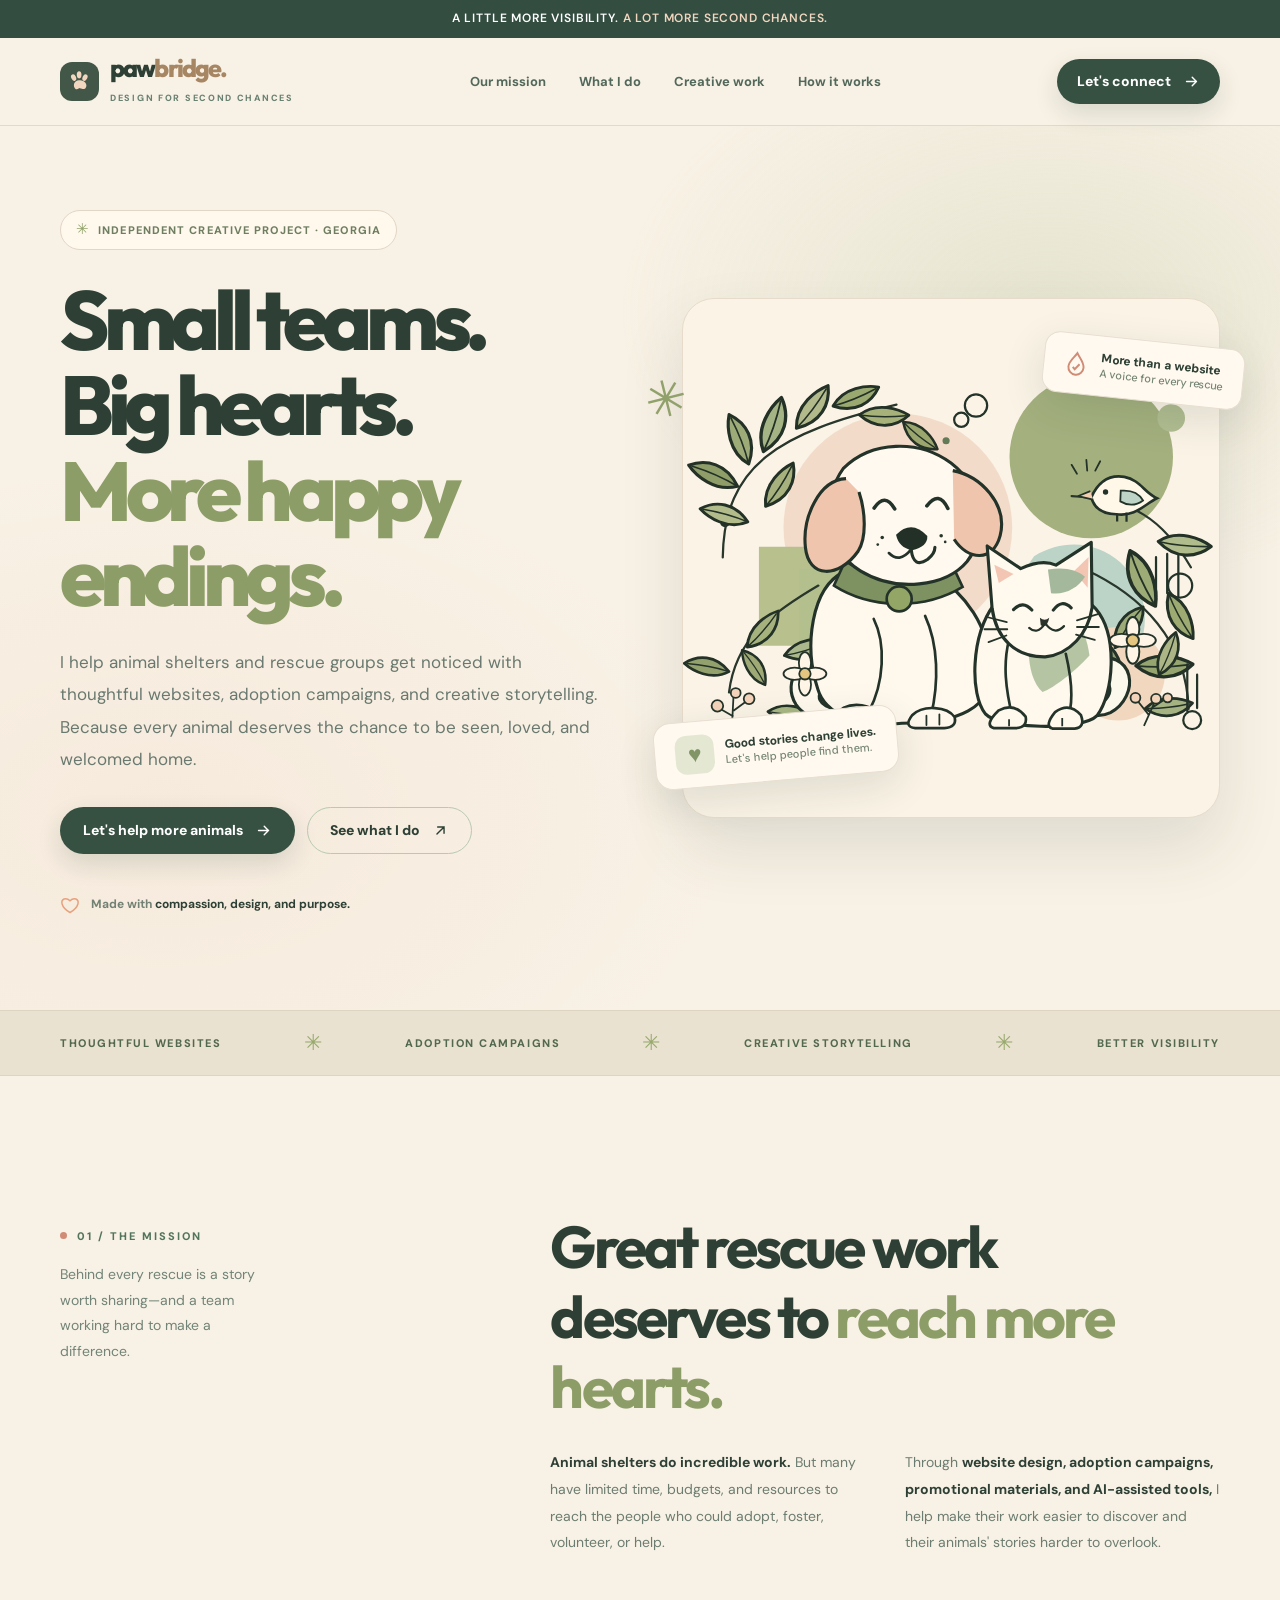
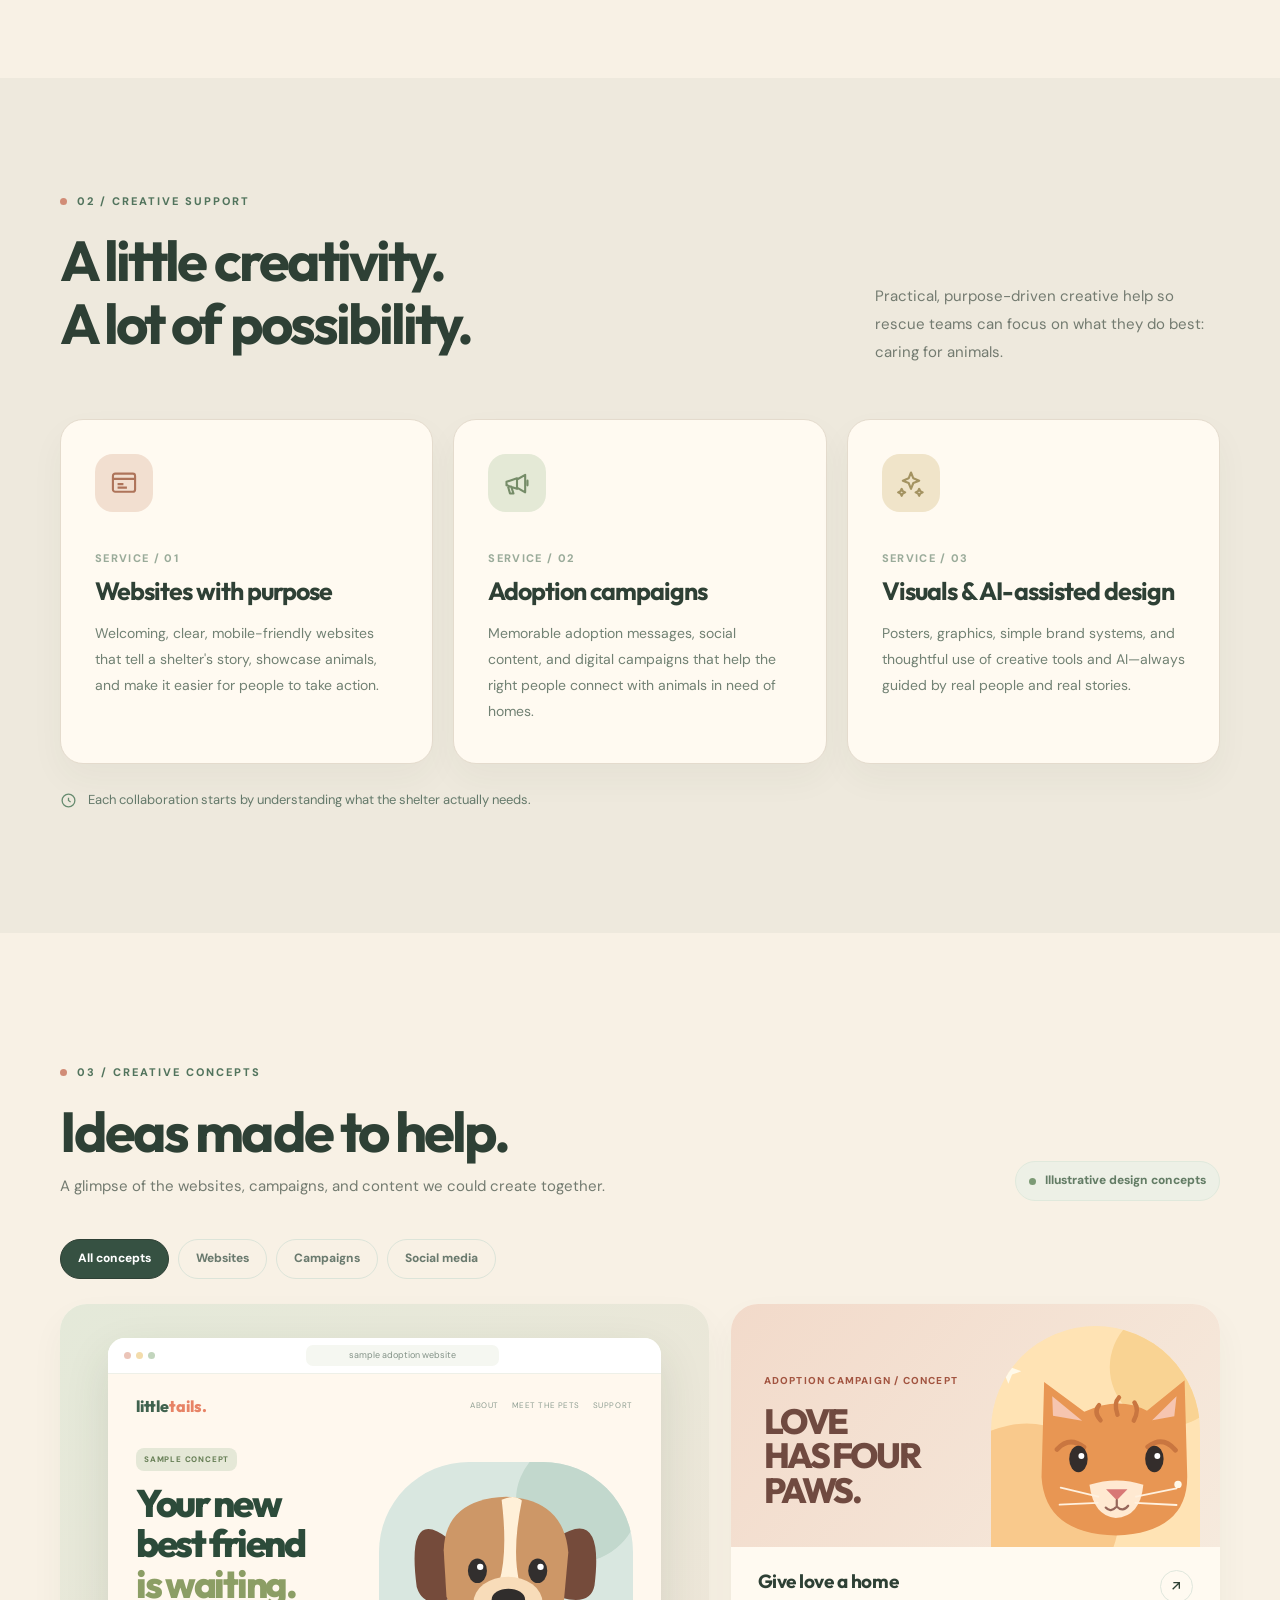
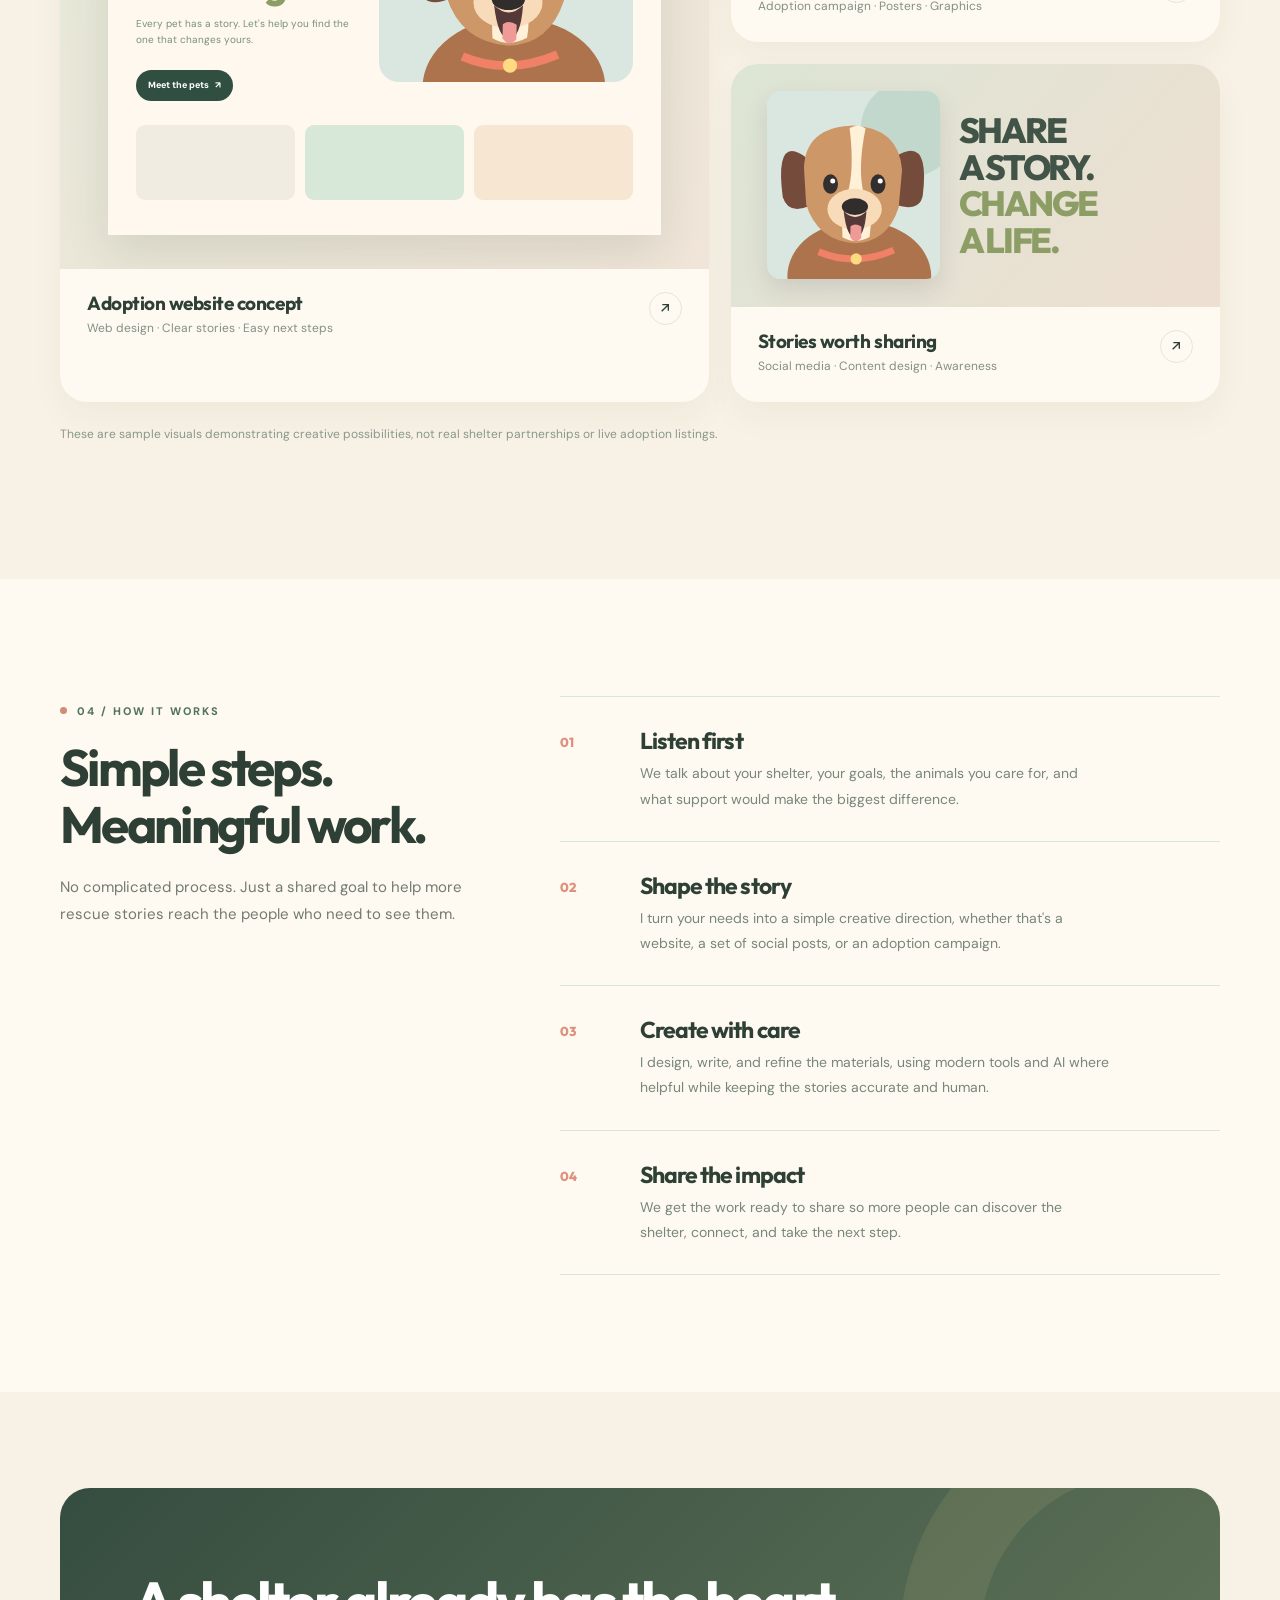
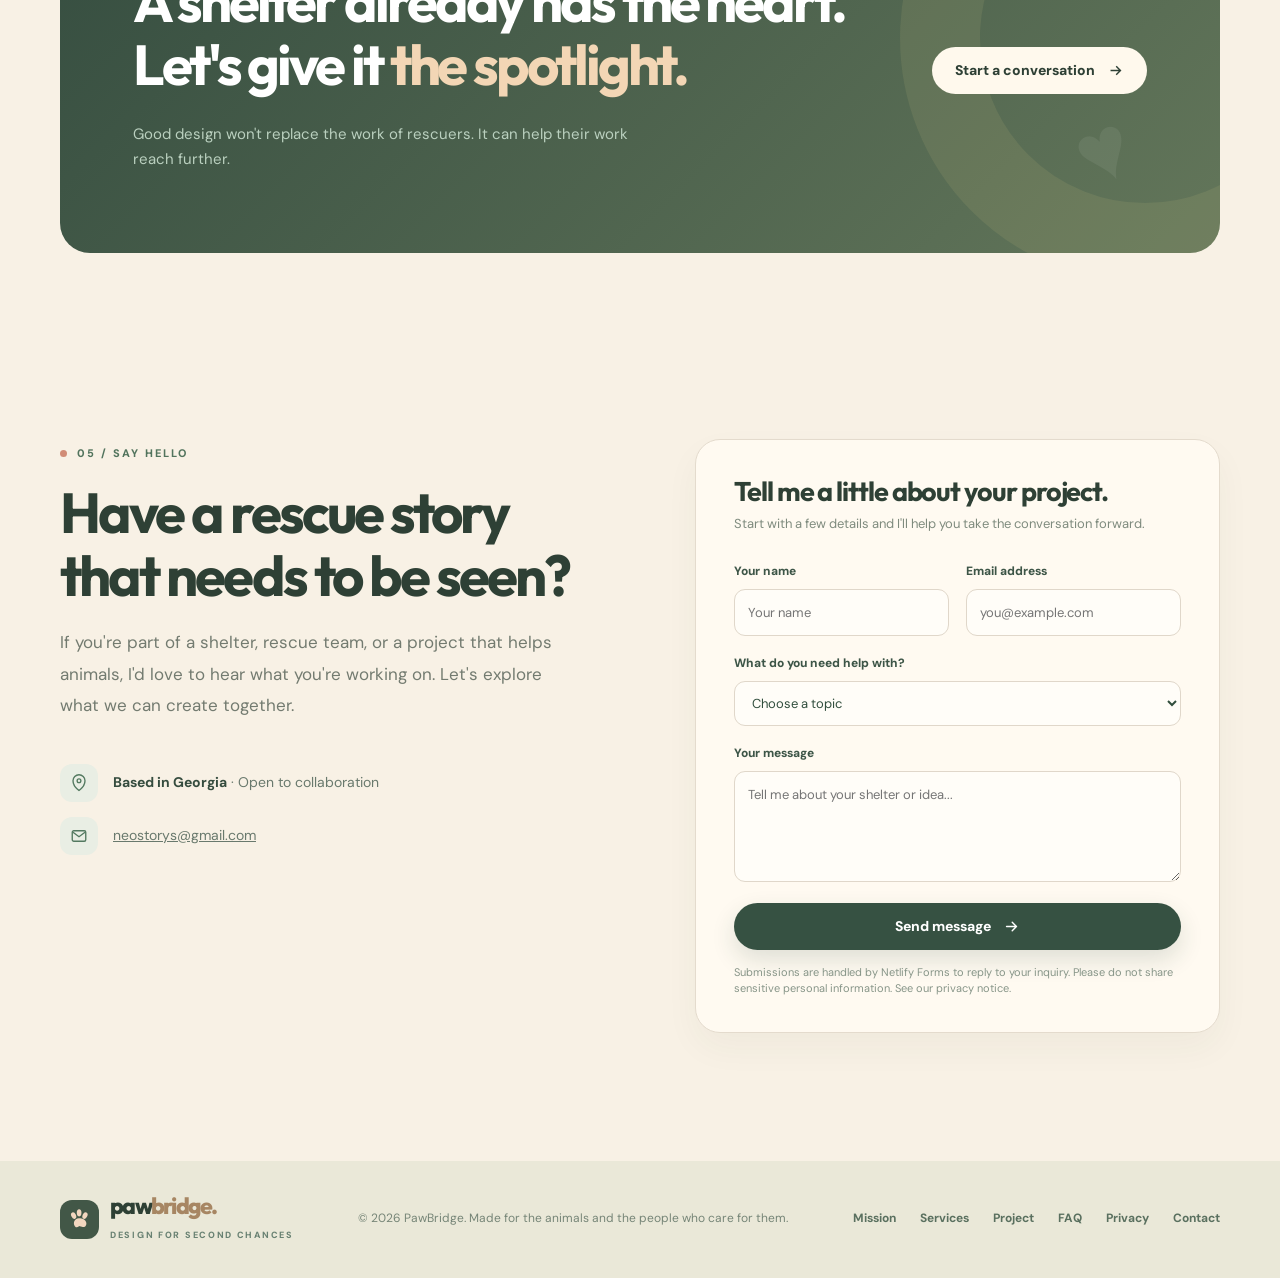
==== commit e7fde4e1: "Refresh PawBridge with botanical illustration and pastel design" ====
--- a/index.html
+++ b/index.html
@@ -37,7 +37,7 @@
       <p class="hero-desc">I help animal shelters and rescue groups get noticed with thoughtful websites, adoption campaigns, and creative storytelling. Because every animal deserves the chance to be seen, loved, and welcomed home.</p>
       <div class="hero-buttons"><a class="button primary" href="#contact">Let's help more animals <svg aria-hidden="true" viewBox="0 0 24 24" fill="none" stroke="currentColor" stroke-width="2" stroke-linecap="round"><path d="M5 12h14m-6-6 6 6-6 6"/></svg></a><a class="button secondary" href="#services">See what I do <svg aria-hidden="true" viewBox="0 0 24 24" fill="none" stroke="currentColor" stroke-width="2" stroke-linecap="round"><path d="M7 17 17 7M8 7h9v9"/></svg></a></div>
       <div class="hero-mini"><svg viewBox="0 0 24 24" aria-hidden="true" fill="none" stroke="currentColor" stroke-width="1.8"><path d="M12 21s-8-4.5-9.5-10.2C1 5.1 7 1.9 12 7c5-5.1 11-1.9 9.5 3.8C20 16.5 12 21 12 21Z"/></svg><span>Made with <strong>compassion, design, and purpose.</strong></span></div>
-    </div><div class="hero-art"><span class="hero-spark" aria-hidden="true">✳</span><div class="hero-frame"><img src="assets/hero-friends.svg" alt="Friendly illustration of a brown dog and gray cat together" width="700" height="750"></div><div class="hero-top-note"><svg viewBox="0 0 24 24" fill="none" stroke="currentColor" stroke-width="1.8" aria-hidden="true"><path d="M12 2c-3 5-7 8-7 13a7 7 0 0 0 14 0c0-5-4-8-7-13Z"/><path d="M9 15l2 2 4-5"/></svg><p>More than a website<span>A voice for every rescue</span></p></div><div class="hero-bottom-note"><span class="heart" aria-hidden="true">♥</span><p>Good stories change lives.<span>Let's help people find them.</span></p></div></div></div></section>
+    </div><div class="hero-art"><span class="hero-spark" aria-hidden="true">✳</span><div class="hero-frame"><img src="assets/hero-botanical.svg" alt="Original botanical line illustration of a happy dog and cat surrounded by leaves, flowers, and a small bird" width="1200" height="900"></div><div class="hero-top-note"><svg viewBox="0 0 24 24" fill="none" stroke="currentColor" stroke-width="1.8" aria-hidden="true"><path d="M12 2c-3 5-7 8-7 13a7 7 0 0 0 14 0c0-5-4-8-7-13Z"/><path d="M9 15l2 2 4-5"/></svg><p>More than a website<span>A voice for every rescue</span></p></div><div class="hero-bottom-note"><span class="heart" aria-hidden="true">♥</span><p>Good stories change lives.<span>Let's help people find them.</span></p></div></div></div></section>
     <div class="ribbon" aria-label="Areas of creative support"><div class="container ribbon-inner"><span>Thoughtful websites</span><span class="ribbon-star">✳</span><span>Adoption campaigns</span><span class="ribbon-star">✳</span><span>Creative storytelling</span><span class="ribbon-star">✳</span><span>Better visibility</span></div></div>
     <section class="about" id="about" aria-labelledby="about-heading"><div class="container about-grid"><div class="about-aside"><div class="eyebrow"><span class="dot"></span> 01 / THE MISSION</div><p>Behind every rescue is a story worth sharing—and a team working hard to make a difference.</p></div><div><h2 class="mission-quote" id="about-heading">Great rescue work deserves to <em>reach more hearts.</em></h2><div class="about-body"><p><strong>Animal shelters do incredible work.</strong> But many have limited time, budgets, and resources to reach the people who could adopt, foster, volunteer, or help.</p><p>Through <strong>website design, adoption campaigns, promotional materials, and AI-assisted tools,</strong> I help make their work easier to discover and their animals' stories harder to overlook.</p></div></div></div></section>
     <section class="services" id="services" aria-labelledby="services-heading"><div class="container"><div class="services-top"><div><div class="eyebrow"><span class="dot"></span> 02 / CREATIVE SUPPORT</div><h2 class="section-heading" id="services-heading">A little creativity.<br>A lot of possibility.</h2></div><p class="section-sub">Practical, purpose-driven creative help so rescue teams can focus on what they do best: caring for animals.</p></div><div class="service-grid">
--- a/assets/css/site.css
+++ b/assets/css/site.css
@@ -39,3 +39,52 @@
 .form-feedback.form-error{background:#fff0e9;color:#9b3b2f;padding:12px 14px;border-radius:10px;border:1px solid #efbaa9}
 .button:disabled{opacity:.65;cursor:wait}
 @media(max-width:680px){.site-page{padding:54px 20px 85px}.page-panel{padding:24px}.page-stack{grid-template-columns:1fr}}
+
+
+/* Botanical design refresh: quiet paper tones, line art, and gentle organic backgrounds. */
+:root{
+  --ink:#2e4035;--ink2:#44574b;--muted:#737b70;--cream:#f8f1e5;
+  --paper:#fff9ed;--peach:#f0d6c4;--coral:#d18c76;--yellow:#e9dfbc;
+  --sage:#d9e2cc;--line:#e1d7c7;--shadow:0 22px 54px rgba(45,62,50,.09);
+}
+body{background:var(--cream)}
+.announcement{background:#334d40}.announcement span{color:#f2d6bf}
+.header{background:rgba(248,241,229,.95);border-color:#e3d9cb}
+.brand-word span{color:#a78663}
+.brand-icon{background:#425747}.brand-icon svg{fill:#f2d6bf}
+.hero{background:radial-gradient(ellipse at 82% 21%,rgba(170,187,138,.23),transparent 29%),radial-gradient(ellipse at 13% 78%,rgba(240,211,190,.23),transparent 36%)}
+.hero h1 span,.mission-quote em{color:#8d9d67}
+.hero-tag{background:#fff8ec;border-color:#e2d6c6;color:#6f7e61}
+.hero-tag:before,.hero-spark{color:#91a16b}
+.hero-desc{color:#69796f}
+.hero-art{isolation:isolate}
+.hero-frame{height:520px;border-radius:32px;background:#faf3e6;border:1px solid #e7dccb;box-shadow:0 30px 64px rgba(48,67,54,.12)}
+.hero-frame>img{object-fit:contain;object-position:center}
+.hero-top-note,.hero-bottom-note{background:#fff9ef;border:1px solid #e8dfd1}
+.hero-bottom-note .heart{background:#e4e8d3;color:#829566}
+.ribbon{background:#e9e2d0;border-color:#ddd4c1}
+.ribbon-inner{color:#52684f}.ribbon-star{color:#97a96c}
+.about,.work,.contact{background:#f8f1e5}
+.services,.explore-section{background:#eee9dd}
+.service-card,.work-item,.contact-box,.page-panel,.explore-link{background:#fffaf1;border-color:#e4dbcd;box-shadow:0 15px 35px rgba(55,67,51,.045)}
+.service-card:nth-child(1) .service-icon{background:#f2dfd0;color:#ae745a}
+.service-card:nth-child(2) .service-icon{background:#e4e9d6;color:#758c68}
+.service-card:nth-child(3) .service-icon{background:#f0e4c9;color:#a49361}
+.work-item.wide .work-art{background:linear-gradient(145deg,#e4e9d9,#f0e5d8)}
+.mock-site{background:#fff8ee}
+.mock-tag{background:#e5e8d7;color:#677f56}
+.mock-inner h3 span,.social-text span{color:#8c9e65}
+.campaign-art{background:linear-gradient(130deg,#f2daca,#f6eadd)}
+.social-art{background:linear-gradient(130deg,#dce5d5,#eedfd1)}
+.social-text{color:#415447}
+.process{background:#fffaf1}
+.statement-card,.page-cta{background:linear-gradient(135deg,#354d40,#63765a)}
+.statement h2 em{color:#f3d6b5}
+.contact-box .field input,.contact-box .field select,.contact-box .field textarea{background:#fffdf8;border-color:#e0d7ca}
+.footer,.page-foot{background:#eae8d8}
+.interior-hero{background:#f0eadb}
+.page-panel{background:#fffaf1}
+.button.primary,.filter.active{background:#365142}
+.button.secondary{border-color:#b9c9b2}
+@media(max-width:850px){.hero-frame{height:min(68vw,500px)}}
+@media(max-width:590px){.hero-frame{height:330px}.hero-art{width:98%}.hero-top-note{right:-12px}.hero-bottom-note{left:-12px}}
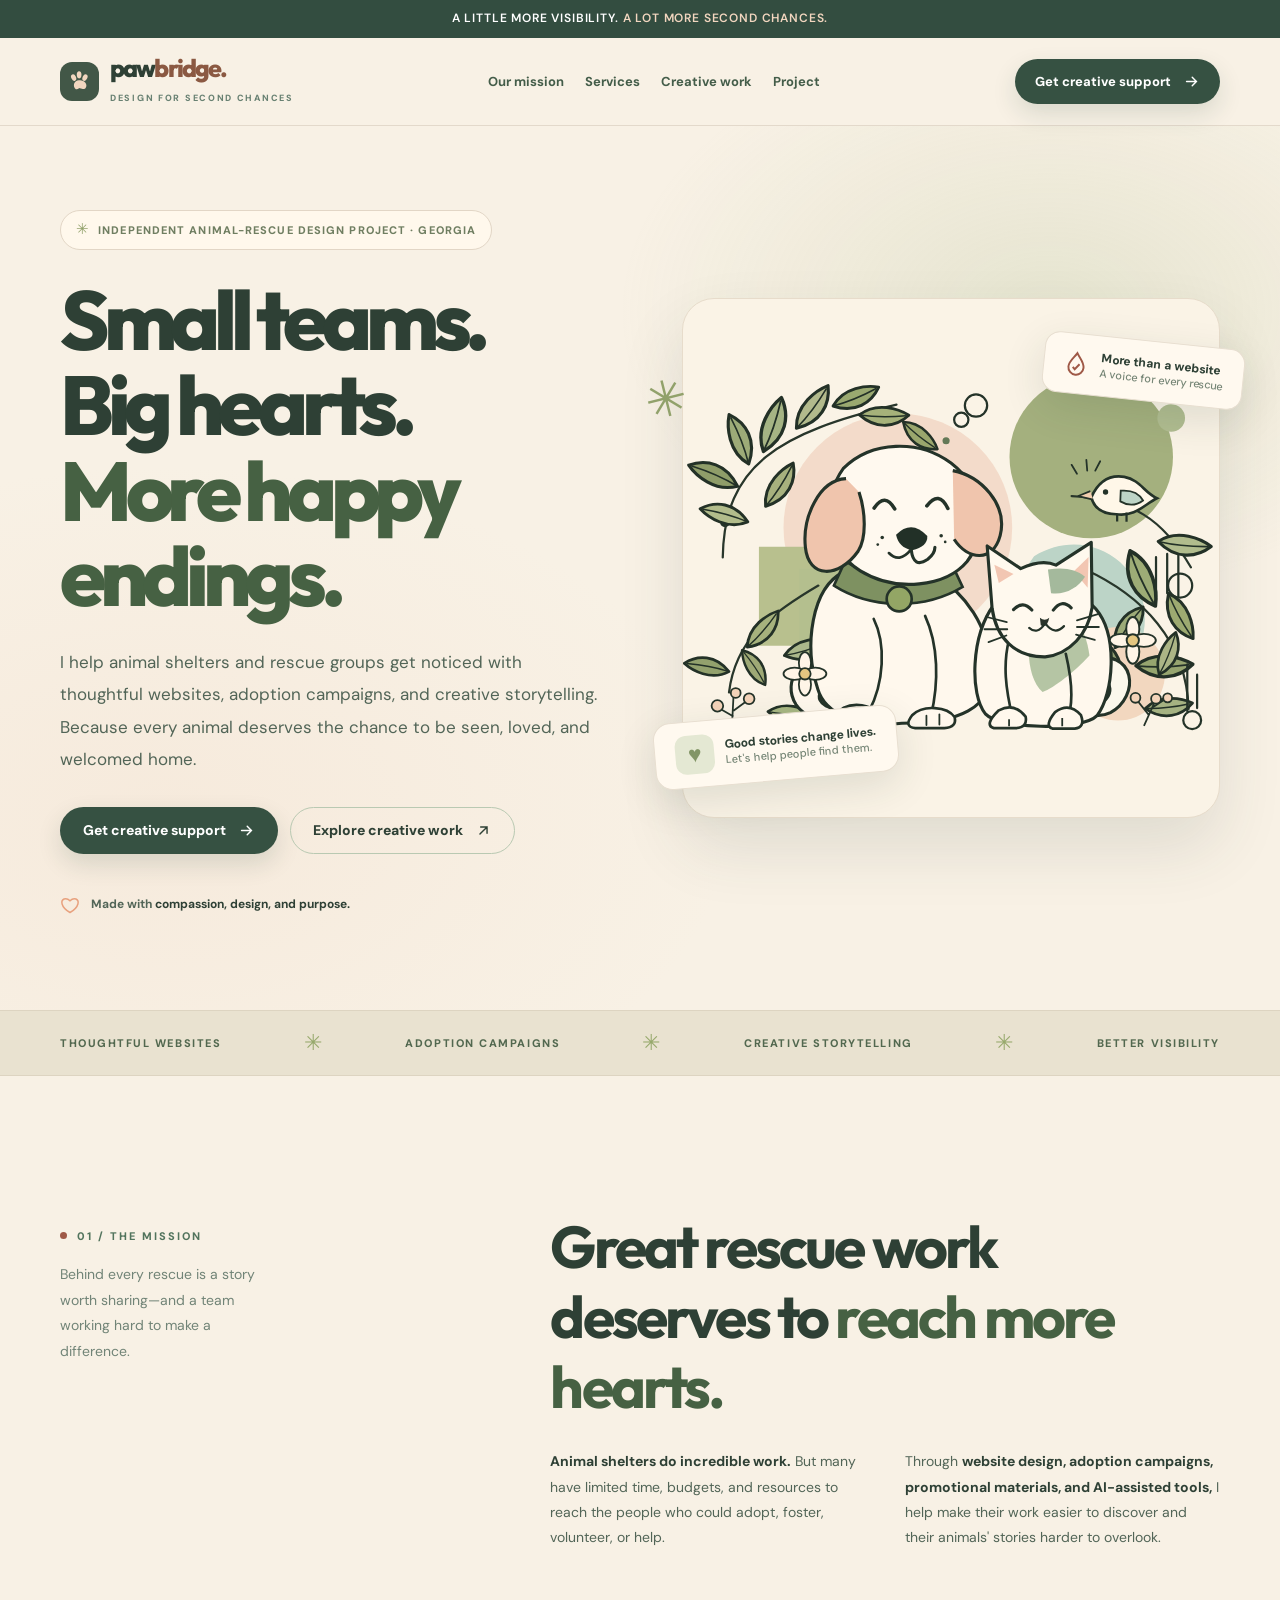
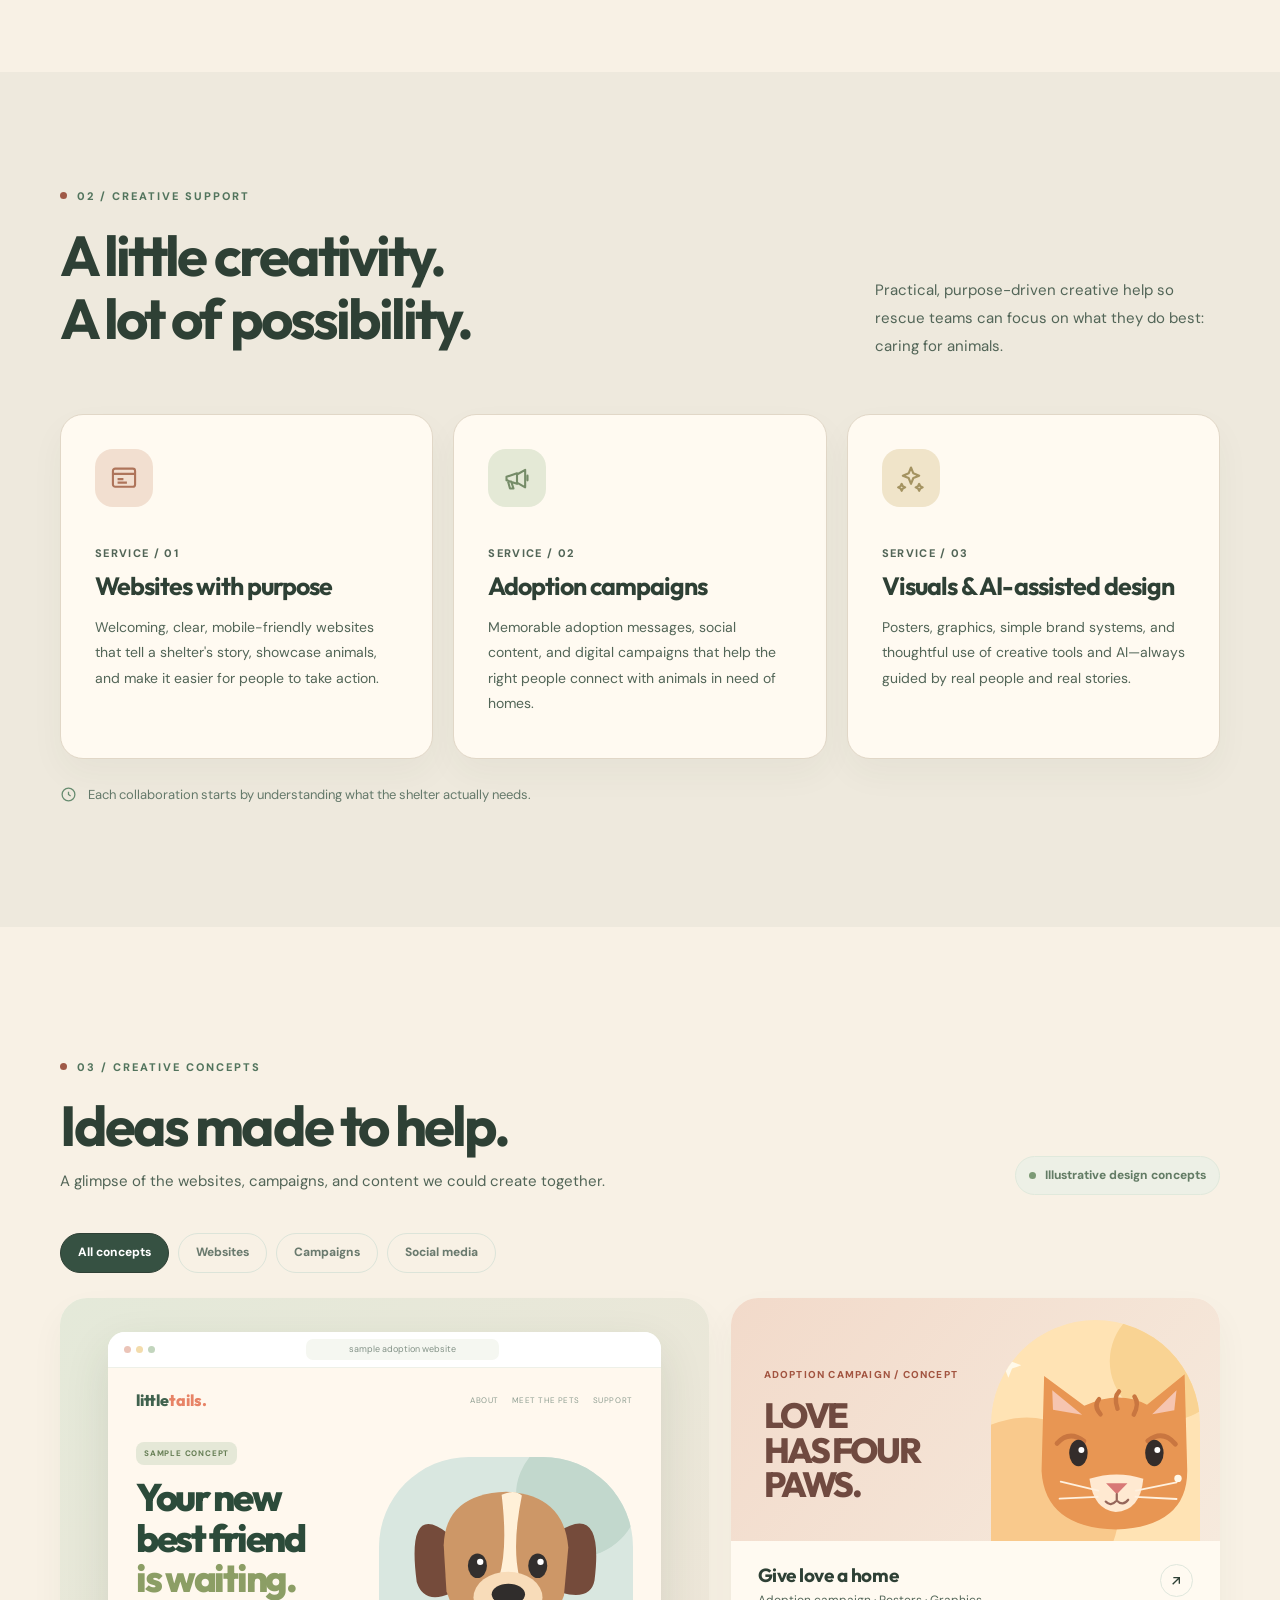
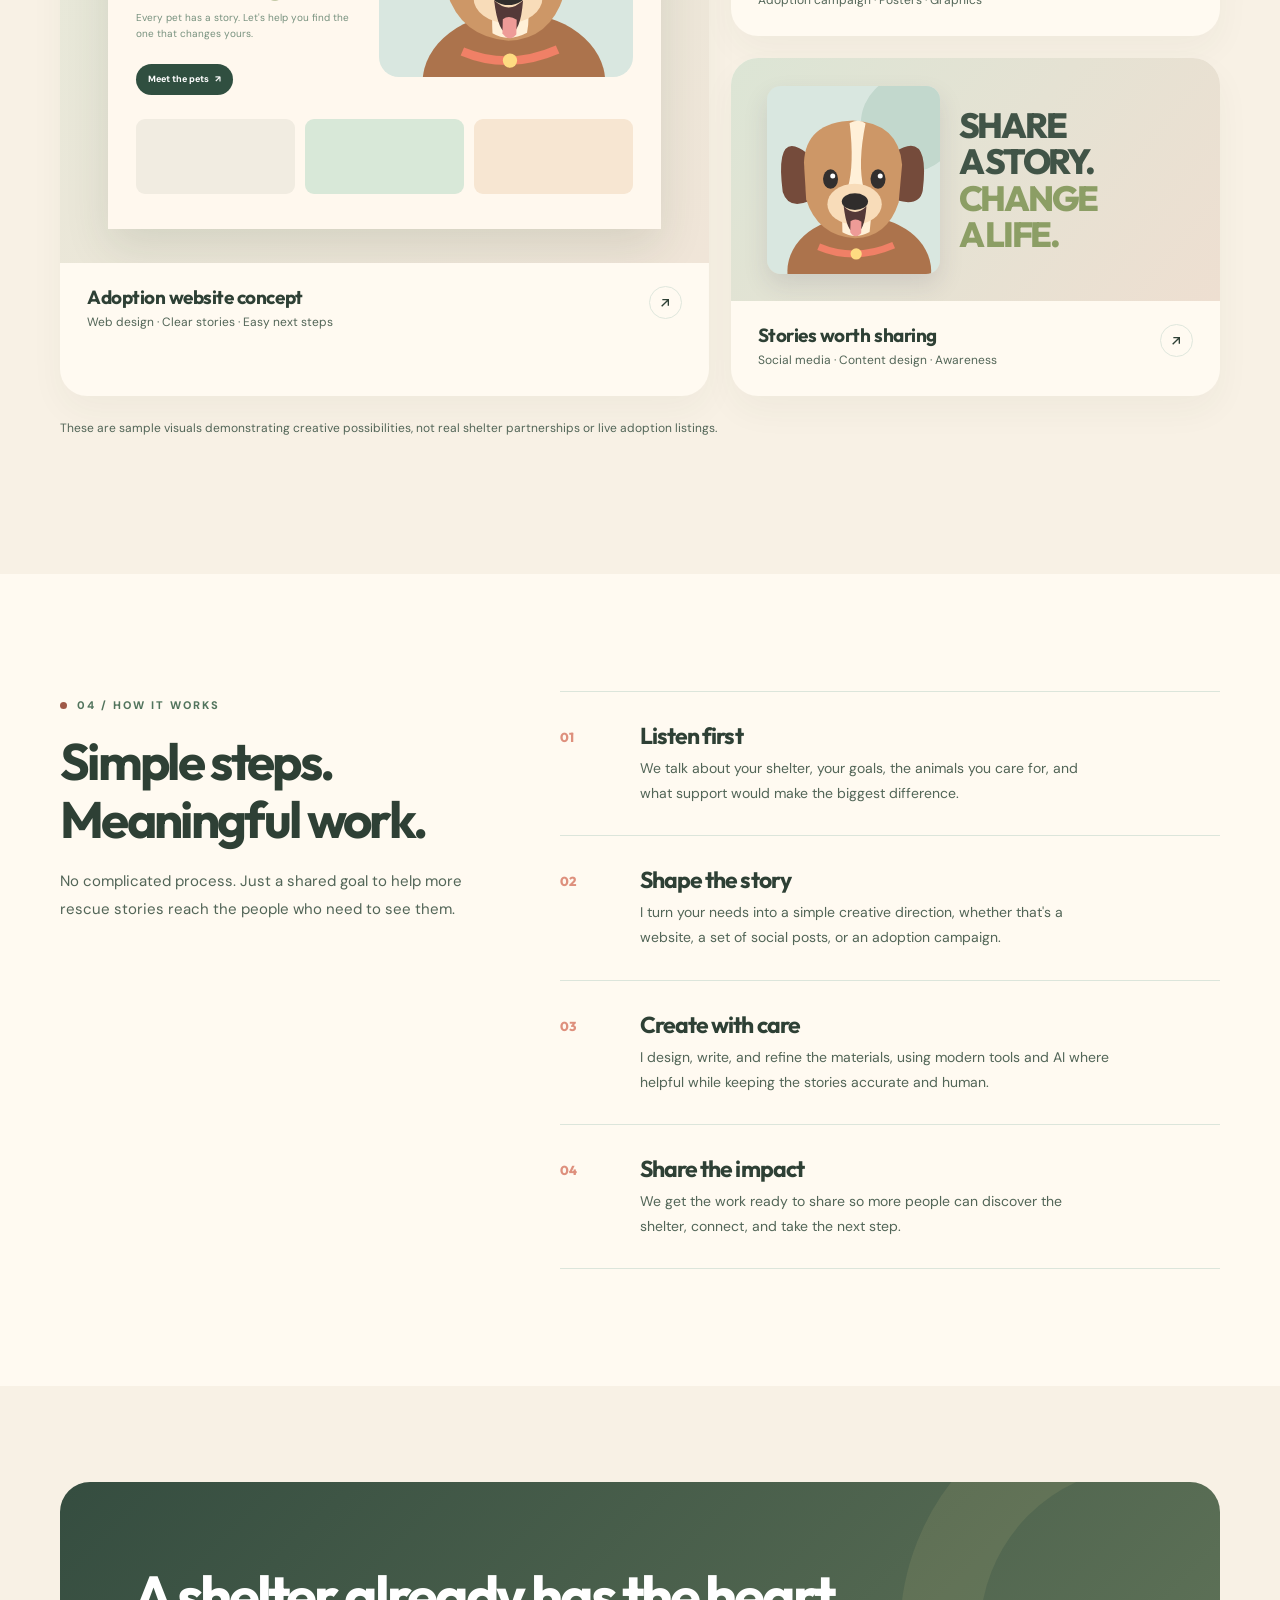
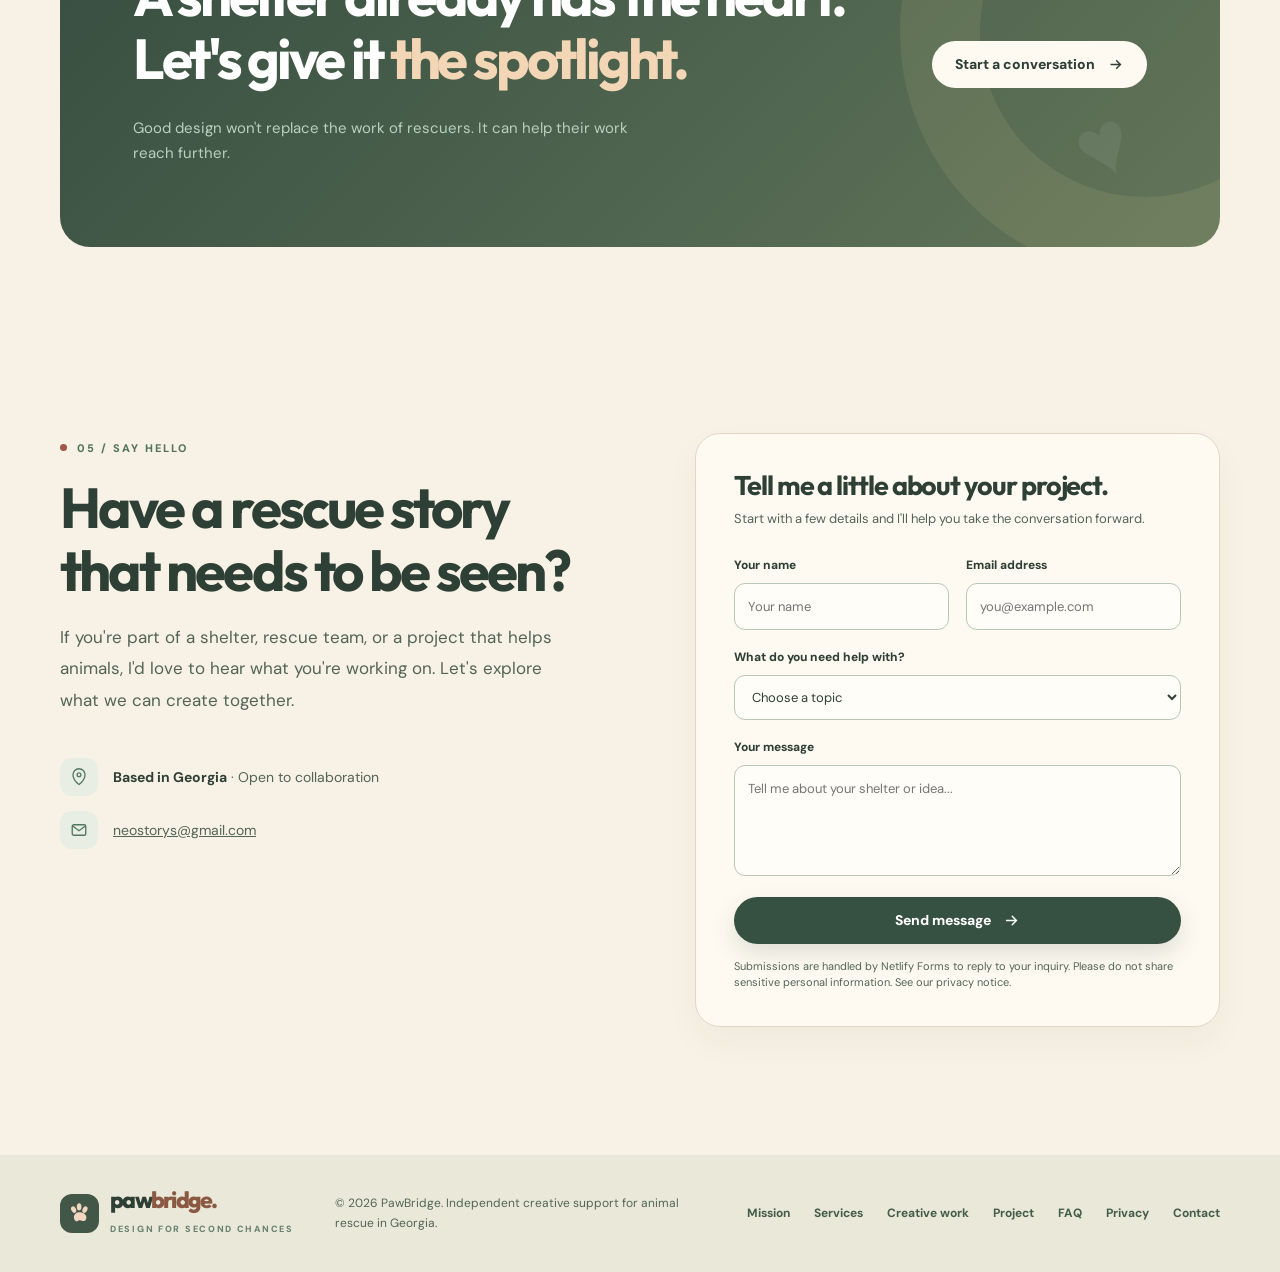
==== commit 08fcda0b: "PawBridge 2.1: consistent design tokens, navigation, accessibility and regression tests" ====
--- a/index.html
+++ b/index.html
@@ -3,7 +3,7 @@
 <head>
   <meta charset="utf-8">
   <meta name="viewport" content="width=device-width,initial-scale=1">
-  <meta name="theme-color" content="#f8f7f1">
+  <meta name="theme-color" content="#f8f1e5">
   <meta name="description" content="PawBridge is an independent creative project in Georgia helping animal shelters share rescue stories through websites, adoption campaigns, visual design and AI-assisted creativity.">
   <link rel="canonical" href="https://pawbridge-georgia.netlify.app/">
   <meta property="og:url" content="https://pawbridge-georgia.netlify.app/">
@@ -16,26 +16,32 @@
   <link rel="preconnect" href="https://fonts.gstatic.com" crossorigin>
   <link href="https://fonts.googleapis.com/css2?family=DM+Sans:wght@400;500;600;700&family=Outfit:wght@400;500;600;700;800&display=swap" rel="stylesheet">
   
-  <link rel="stylesheet" href="/assets/css/site.css">
+  <link rel="stylesheet" href="/assets/css/tokens.css">
+<link rel="stylesheet" href="/assets/css/site.css">
+<link rel="stylesheet" href="/assets/css/pages.css">
+<link rel="stylesheet" href="/assets/css/theme.css">
 
 </head>
 <body>
   <a class="sr-only" href="#main">Skip to content</a>
   <div class="announcement">A LITTLE MORE VISIBILITY. <span>A LOT MORE SECOND CHANCES.</span></div>
   <header class="header">
-    <div class="container header-inner">
-      <a class="brand" href="#top" aria-label="PawBridge home"><span class="brand-icon" aria-hidden="true"><svg viewBox="0 0 64 64"><ellipse cx="17" cy="22" rx="6" ry="9" transform="rotate(-25 17 22)"/><ellipse cx="31" cy="15" rx="6" ry="9"/><ellipse cx="46" cy="22" rx="6" ry="9" transform="rotate(25 46 22)"/><path d="M32 29 C18 28 15 43 20 49 C26 56 31 48 33 49 C39 49 43 55 48 48 C54 40 44 28 32 29Z"/></svg></span><span><span class="brand-word">paw<span>bridge.</span></span><span class="brand-small">DESIGN FOR SECOND CHANCES</span></span></a>
-      <nav class="desktop-nav" aria-label="Main navigation"><a href="#about">Our mission</a><a href="#services">What I do</a><a href="#work">Creative work</a><a href="#process">How it works</a></nav>
-      <div class="header-actions"><a class="button primary" href="#contact">Let's connect <svg aria-hidden="true" viewBox="0 0 24 24" fill="none" stroke="currentColor" stroke-width="2" stroke-linecap="round" stroke-linejoin="round"><path d="M5 12h14M13 6l6 6-6 6"/></svg></a><button class="menu-toggle" type="button" aria-label="Open menu" aria-controls="mobile-nav" aria-expanded="false"><svg viewBox="0 0 24 24" fill="none" stroke="currentColor" stroke-width="2" stroke-linecap="round"><path d="M4 7h16M4 12h16M4 17h16"/></svg></button></div>
+  <div class="container header-inner">
+    <a class="brand" href="/" aria-label="PawBridge home"><span class="brand-icon" aria-hidden="true"><svg viewBox="0 0 64 64"><ellipse cx="17" cy="22" rx="6" ry="9" transform="rotate(-25 17 22)"/><ellipse cx="31" cy="15" rx="6" ry="9"/><ellipse cx="46" cy="22" rx="6" ry="9" transform="rotate(25 46 22)"/><path d="M32 29 C18 28 15 43 20 49 C26 56 31 48 33 49 C39 49 43 55 48 48 C54 40 44 28 32 29Z"/></svg></span><span><span class="brand-word">paw<span>bridge.</span></span><span class="brand-small">DESIGN FOR SECOND CHANCES</span></span></a>
+    <nav class="desktop-nav" aria-label="Main navigation"><a href="/mission.html">Our mission</a><a href="/services.html">Services</a><a href="/#work">Creative work</a><a href="/project.html">Project</a></nav>
+    <div class="header-actions">
+      <a class="button primary" href="/#contact">Get creative support <svg viewBox="0 0 24 24" fill="none" stroke="currentColor" stroke-width="2" stroke-linecap="round" aria-hidden="true"><path d="M5 12h14m-6-6 6 6-6 6"/></svg></a>
+      <button class="menu-toggle" type="button" aria-label="Open menu" aria-controls="mobile-nav" aria-expanded="false"><svg viewBox="0 0 24 24" fill="none" stroke="currentColor" stroke-width="2" stroke-linecap="round" aria-hidden="true"><path d="M4 7h16M4 12h16M4 17h16"/></svg></button>
     </div>
-    <nav class="mobile-nav" id="mobile-nav" aria-label="Mobile navigation"><a href="#about">Our mission</a><a href="#services">What I do</a><a href="#work">Creative work</a><a href="#process">How it works</a><a href="#contact">Let's connect</a></nav>
-  </header>
+  </div>
+  <nav class="mobile-nav" id="mobile-nav" aria-label="Mobile navigation"><a href="/mission.html">Our mission</a><a href="/services.html">Services</a><a href="/#work">Creative work</a><a href="/project.html">Project</a><a href="/#contact">Get creative support</a><a href="/faq.html">FAQ</a></nav>
+</header>
   <main id="main">
     <section class="hero" id="top" aria-labelledby="hero-heading"><div class="container hero-grid"><div class="hero-copy">
-      <div class="hero-tag">Independent creative project · Georgia</div>
+      <div class="hero-tag">Independent animal-rescue design project · Georgia</div>
       <h1 id="hero-heading">Small teams.<br>Big hearts.<span>More happy endings.</span></h1>
       <p class="hero-desc">I help animal shelters and rescue groups get noticed with thoughtful websites, adoption campaigns, and creative storytelling. Because every animal deserves the chance to be seen, loved, and welcomed home.</p>
-      <div class="hero-buttons"><a class="button primary" href="#contact">Let's help more animals <svg aria-hidden="true" viewBox="0 0 24 24" fill="none" stroke="currentColor" stroke-width="2" stroke-linecap="round"><path d="M5 12h14m-6-6 6 6-6 6"/></svg></a><a class="button secondary" href="#services">See what I do <svg aria-hidden="true" viewBox="0 0 24 24" fill="none" stroke="currentColor" stroke-width="2" stroke-linecap="round"><path d="M7 17 17 7M8 7h9v9"/></svg></a></div>
+      <div class="hero-buttons"><a class="button primary" href="#contact">Get creative support <svg aria-hidden="true" viewBox="0 0 24 24" fill="none" stroke="currentColor" stroke-width="2" stroke-linecap="round"><path d="M5 12h14m-6-6 6 6-6 6"/></svg></a><a class="button secondary" href="#work">Explore creative work <svg aria-hidden="true" viewBox="0 0 24 24" fill="none" stroke="currentColor" stroke-width="2" stroke-linecap="round"><path d="M7 17 17 7M8 7h9v9"/></svg></a></div>
       <div class="hero-mini"><svg viewBox="0 0 24 24" aria-hidden="true" fill="none" stroke="currentColor" stroke-width="1.8"><path d="M12 21s-8-4.5-9.5-10.2C1 5.1 7 1.9 12 7c5-5.1 11-1.9 9.5 3.8C20 16.5 12 21 12 21Z"/></svg><span>Made with <strong>compassion, design, and purpose.</strong></span></div>
     </div><div class="hero-art"><span class="hero-spark" aria-hidden="true">✳</span><div class="hero-frame"><img src="assets/hero-botanical.svg" alt="Original botanical line illustration of a happy dog and cat surrounded by leaves, flowers, and a small bird" width="1200" height="900"></div><div class="hero-top-note"><svg viewBox="0 0 24 24" fill="none" stroke="currentColor" stroke-width="1.8" aria-hidden="true"><path d="M12 2c-3 5-7 8-7 13a7 7 0 0 0 14 0c0-5-4-8-7-13Z"/><path d="M9 15l2 2 4-5"/></svg><p>More than a website<span>A voice for every rescue</span></p></div><div class="hero-bottom-note"><span class="heart" aria-hidden="true">♥</span><p>Good stories change lives.<span>Let's help people find them.</span></p></div></div></div></section>
     <div class="ribbon" aria-label="Areas of creative support"><div class="container ribbon-inner"><span>Thoughtful websites</span><span class="ribbon-star">✳</span><span>Adoption campaigns</span><span class="ribbon-star">✳</span><span>Creative storytelling</span><span class="ribbon-star">✳</span><span>Better visibility</span></div></div>
@@ -58,7 +64,13 @@
     <section class="contact" id="contact" aria-labelledby="contact-heading"><div class="container contact-layout"><div><div class="eyebrow"><span class="dot"></span> 05 / SAY HELLO</div><h2 class="section-heading" id="contact-heading">Have a rescue story that needs to be seen?</h2><p class="section-sub">If you're part of a shelter, rescue team, or a project that helps animals, I'd love to hear what you're working on. Let's explore what we can create together.</p><div class="contact-info"><div class="info-row"><span class="info-icon"><svg viewBox="0 0 24 24" fill="none" stroke="currentColor" stroke-width="1.8"><path d="M12 22s8-6 8-13A8 8 0 1 0 4 9c0 7 8 13 8 13Z"/><circle cx="12" cy="9" r="2.5"/></svg></span><span><strong>Based in Georgia</strong> · Open to collaboration</span></div><div class="info-row"><span class="info-icon"><svg viewBox="0 0 24 24" fill="none" stroke="currentColor" stroke-width="1.8"><rect x="3" y="5" width="18" height="14" rx="2"/><path d="m4 7 8 6 8-6"/></svg></span><span id="email-display"><a href="mailto:neostorys@gmail.com" style="text-decoration:underline">neostorys@gmail.com</a></span></div></div></div>
       <div class="contact-box"><h3>Tell me a little about your project.</h3><p>Start with a few details and I'll help you take the conversation forward.</p><form id="inquiry-form" name="pawbridge-inquiries" method="POST" action="/thanks.html" data-netlify="true" netlify-honeypot="bot-field"><input type="hidden" name="form-name" value="pawbridge-inquiries"><p style="display:none"><label>Leave this field empty: <input name="bot-field" autocomplete="off"></label></p><div class="form-grid"><div class="field"><label for="visitor-name">Your name</label><input id="visitor-name" name="name" type="text" autocomplete="name" placeholder="Your name" required maxlength="100"></div><div class="field"><label for="visitor-email">Email address</label><input id="visitor-email" name="email" type="email" autocomplete="email" placeholder="you@example.com" required maxlength="200"></div></div><div class="field"><label for="project-type">What do you need help with?</label><select id="project-type" name="type" required><option value="" selected disabled>Choose a topic</option><option>Website for an animal shelter</option><option>Adoption campaign</option><option>Social media / promotional visuals</option><option>Something else</option></select></div><div class="field"><label for="visitor-message">Your message</label><textarea id="visitor-message" name="message" placeholder="Tell me about your shelter or idea..." maxlength="2000" required></textarea></div><button class="button primary" type="submit" id="form-submit">Send message <svg viewBox="0 0 24 24" aria-hidden="true" fill="none" stroke="currentColor" stroke-width="2" stroke-linecap="round"><path d="M5 12h14m-6-6 6 6-6 6"/></svg></button><p class="form-note">Submissions are handled by Netlify Forms to reply to your inquiry. Please do not share sensitive personal information. See our <a href="/privacy.html">privacy notice</a>.</p><p id="form-feedback" class="form-feedback" role="status" aria-live="polite"></p></form></div></div></section>
   </main>
-  <footer class="footer"><div class="container footer-inner"><a class="brand" href="#top"><span class="brand-icon" aria-hidden="true"><svg viewBox="0 0 64 64"><ellipse cx="17" cy="22" rx="6" ry="9" transform="rotate(-25 17 22)"/><ellipse cx="31" cy="15" rx="6" ry="9"/><ellipse cx="46" cy="22" rx="6" ry="9" transform="rotate(25 46 22)"/><path d="M32 29 C18 28 15 43 20 49 C26 56 31 48 33 49 C39 49 43 55 48 48 C54 40 44 28 32 29Z"/></svg></span><span><span class="brand-word">paw<span>bridge.</span></span><span class="brand-small">DESIGN FOR SECOND CHANCES</span></span></a><div class="footer-small">© <span id="year">2026</span> PawBridge. Made for the animals and the people who care for them.</div><div class="footer-right"><a href="/mission.html">Mission</a><a href="/services.html">Services</a><a href="/project.html">Project</a><a href="/faq.html">FAQ</a><a href="/privacy.html">Privacy</a><a href="#contact">Contact</a></div></div></footer>
+  <footer class="footer">
+ <div class="container footer-inner">
+   <a class="brand" href="/" aria-label="PawBridge home"><span class="brand-icon" aria-hidden="true"><svg viewBox="0 0 64 64"><ellipse cx="17" cy="22" rx="6" ry="9" transform="rotate(-25 17 22)"/><ellipse cx="31" cy="15" rx="6" ry="9"/><ellipse cx="46" cy="22" rx="6" ry="9" transform="rotate(25 46 22)"/><path d="M32 29 C18 28 15 43 20 49 C26 56 31 48 33 49 C39 49 43 55 48 48 C54 40 44 28 32 29Z"/></svg></span><span><span class="brand-word">paw<span>bridge.</span></span><span class="brand-small">DESIGN FOR SECOND CHANCES</span></span></a>
+   <div class="footer-small">© <span id="year">2026</span> PawBridge. Independent creative support for animal rescue in Georgia.</div>
+   <nav class="footer-right" aria-label="Footer navigation"><a href="/mission.html">Mission</a><a href="/services.html">Services</a><a href="/#work">Creative work</a><a href="/project.html">Project</a><a href="/faq.html">FAQ</a><a href="/privacy.html">Privacy</a><a href="/#contact">Contact</a></nav>
+ </div>
+</footer>
   <script defer src="/assets/js/site.js"></script>
 <script defer src="/assets/js/contact.js"></script>
 </body>
--- a/assets/css/tokens.css
+++ b/assets/css/tokens.css
@@ -0,0 +1,19 @@
+/* PawBridge 2.1 • Single source of design tokens.
+   Contrast-tested foregrounds on the cream and paper surfaces. */
+:root {
+  --ink:#2e4035;
+  --ink2:#40584a;
+  --muted:#526557;
+  --cream:#f8f1e5;
+  --paper:#fffaf1;
+  --peach:#f0d6c4;
+  --coral:#9f5947;
+  --yellow:#e9dfbc;
+  --sage:#d9e2cc;
+  --line:#e1d7c7;
+  --brand-accent:#466143;
+  --brand-clay:#8b5942;
+  --radius:24px;
+  --shadow:0 22px 54px rgba(45,62,50,.09);
+  font-synthesis:none;
+}
--- a/assets/css/site.css
+++ b/assets/css/site.css
@@ -1,6 +1,4 @@
-
-    :root{--ink:#243d35;--ink2:#354b42;--muted:#68786d;--cream:#f8f7f1;--paper:#fffefb;--peach:#f5a48d;--coral:#ee816c;--yellow:#f3d88d;--sage:#dce7d9;--line:#dfe6db;--radius:22px;--shadow:0 22px 54px rgba(36,61,53,.095);font-synthesis:none}
-    *,*::before,*::after{box-sizing:border-box}html{scroll-behavior:smooth;scroll-padding-top:90px}body{margin:0;background:var(--cream);color:var(--ink);font-family:'DM Sans',Arial,sans-serif;font-size:16px;line-height:1.65;-webkit-font-smoothing:antialiased}a{color:inherit;text-decoration:none}button,input,select,textarea{font:inherit}button{cursor:pointer}img,svg{display:block;max-width:100%}::selection{background:#f5ab93;color:#203d34}:focus-visible{outline:3px solid var(--coral);outline-offset:4px} .container{max-width:1220px;margin:0 auto;padding:0 30px}.sr-only{position:absolute;width:1px;height:1px;clip:rect(0,0,0,0);overflow:hidden;white-space:nowrap}.eyebrow{display:inline-flex;align-items:center;gap:10px;font-weight:800;text-transform:uppercase;letter-spacing:.18em;font-size:11px;color:#52745d}.eyebrow .dot{display:inline-block;width:7px;height:7px;background:var(--coral);border-radius:50%}.section-heading{font-family:'Outfit',sans-serif;font-weight:700;line-height:1.12;letter-spacing:-.052em;font-size:clamp(34px,4.4vw,62px);margin:16px 0 20px}.section-sub{color:var(--muted);max-width:570px;font-size:17px;line-height:1.85}.button{display:inline-flex;align-items:center;justify-content:center;gap:12px;border:1px solid transparent;border-radius:999px;padding:14px 22px;font-weight:800;font-size:14px;line-height:1.2;transition:transform .25s,background .25s,box-shadow .25s;white-space:nowrap}.button:hover{transform:translateY(-3px)}.button.primary{background:var(--ink);color:white;box-shadow:0 10px 24px rgba(28,61,49,.14)}.button.primary:hover{background:#35584a;box-shadow:0 14px 28px rgba(28,61,49,.2)}.button.secondary{background:transparent;border-color:#b8cabe;color:var(--ink)}.button.secondary:hover{background:#e9eee5}.button.light{background:var(--paper);color:var(--ink)}.button svg{width:17px;height:17px;flex-shrink:0}
+*,*::before,*::after{box-sizing:border-box}html{scroll-behavior:smooth;scroll-padding-top:90px}body{margin:0;background:var(--cream);color:var(--ink);font-family:'DM Sans',Arial,sans-serif;font-size:16px;line-height:1.65;-webkit-font-smoothing:antialiased}a{color:inherit;text-decoration:none}button,input,select,textarea{font:inherit}button{cursor:pointer}img,svg{display:block;max-width:100%}::selection{background:#f5ab93;color:#203d34}:focus-visible{outline:3px solid var(--coral);outline-offset:4px} .container{max-width:1220px;margin:0 auto;padding:0 30px}.sr-only{position:absolute;width:1px;height:1px;clip:rect(0,0,0,0);overflow:hidden;white-space:nowrap}.eyebrow{display:inline-flex;align-items:center;gap:10px;font-weight:800;text-transform:uppercase;letter-spacing:.18em;font-size:11px;color:#52745d}.eyebrow .dot{display:inline-block;width:7px;height:7px;background:var(--coral);border-radius:50%}.section-heading{font-family:'Outfit',sans-serif;font-weight:700;line-height:1.12;letter-spacing:-.052em;font-size:clamp(34px,4.4vw,62px);margin:16px 0 20px}.section-sub{color:var(--muted);max-width:570px;font-size:17px;line-height:1.85}.button{display:inline-flex;align-items:center;justify-content:center;gap:12px;border:1px solid transparent;border-radius:999px;padding:14px 22px;font-weight:800;font-size:14px;line-height:1.2;transition:transform .25s,background .25s,box-shadow .25s;white-space:nowrap}.button:hover{transform:translateY(-3px)}.button.primary{background:var(--ink);color:white;box-shadow:0 10px 24px rgba(28,61,49,.14)}.button.primary:hover{background:#35584a;box-shadow:0 14px 28px rgba(28,61,49,.2)}.button.secondary{background:transparent;border-color:#b8cabe;color:var(--ink)}.button.secondary:hover{background:#e9eee5}.button.light{background:var(--paper);color:var(--ink)}.button svg{width:17px;height:17px;flex-shrink:0}
     .announcement{background:#243f35;color:#fff;text-align:center;font-size:12px;font-weight:600;letter-spacing:.07em;padding:9px 20px}.announcement span{color:#ffc5a5}
     .header{height:88px;position:sticky;top:0;z-index:30;background:rgba(248,247,241,.95);backdrop-filter:blur(16px);border-bottom:1px solid rgba(220,230,219,.72)}.header-inner{height:100%;display:flex;align-items:center;justify-content:space-between;gap:28px}.brand{display:flex;align-items:center;gap:11px;flex-shrink:0}.brand-icon{width:39px;height:39px;display:grid;place-items:center;border-radius:12px;background:var(--ink)}.brand-icon svg{width:25px;height:25px;fill:#f3ab8d}.brand-word{font:800 25px/.9 'Outfit',sans-serif;letter-spacing:-.075em}.brand-word span{color:var(--coral)}.brand-small{font-size:9px;letter-spacing:.19em;display:block;color:#688172;font-weight:800;margin-top:6px}.desktop-nav{display:flex;align-items:center;gap:33px}.desktop-nav a{font-size:13px;font-weight:700;color:#52685b;transition:color .2s}.desktop-nav a:hover{color:var(--coral)}.header-actions{display:flex;align-items:center;gap:12px}.header-actions .button{padding:13px 19px}.menu-toggle{display:none;border:1px solid #d4ded4;background:#fff;border-radius:12px;width:44px;height:44px;align-items:center;justify-content:center}.menu-toggle svg{width:24px;height:24px}.mobile-nav{display:none}
     .hero{padding:74px 0 95px;overflow:hidden}.hero-grid{display:grid;grid-template-columns:1.02fr .98fr;gap:63px;align-items:center}.hero-copy{padding:10px 0 0}.hero-tag{display:inline-flex;align-items:center;gap:8px;border:1px solid #d8e4d7;background:#fff;border-radius:100px;font-size:11px;letter-spacing:.1em;font-weight:800;color:#54755d;text-transform:uppercase;padding:10px 15px}.hero-tag:before{content:'✳';color:var(--coral);font-size:15px;line-height:1}.hero h1{font:800 clamp(53px,6.5vw,93px)/1.025 'Outfit',sans-serif;letter-spacing:-.076em;margin:27px 0 28px}.hero h1 span{color:var(--coral);display:block}.hero-desc{color:#607267;max-width:540px;font-size:17px;line-height:1.9;margin:0 0 32px}.hero-buttons{display:flex;gap:12px;flex-wrap:wrap}.hero-mini{display:flex;align-items:center;gap:11px;margin-top:41px;color:#728173;font-size:12px;font-weight:700}.hero-mini svg{width:20px;height:20px;color:#e8a17e;flex:none}.hero-mini strong{color:var(--ink)}
@@ -18,73 +16,3 @@
     @media(max-width:850px){.header{height:76px}.desktop-nav,.header-actions .button{display:none}.menu-toggle{display:flex}.mobile-nav{display:block;position:absolute;top:76px;left:0;right:0;background:var(--cream);border-bottom:1px solid var(--line);box-shadow:0 20px 30px rgba(0,0,0,.07);padding:15px 30px 28px;opacity:0;visibility:hidden;transform:translateY(-8px);transition:.2s}.mobile-nav.open{opacity:1;visibility:visible;transform:translateY(0)}.mobile-nav a{display:block;padding:10px 6px;font-weight:800}.hero{padding-top:55px}.hero-grid,.about-grid,.process-layout,.contact-layout{grid-template-columns:1fr;gap:35px}.hero-copy{max-width:680px}.hero h1{font-size:clamp(54px,10vw,88px)}.hero-frame{height:min(80vw,560px)}.hero-art{max-width:620px;margin:25px auto 0;width:90%}.hero-top-note{right:-25px}.about{padding:95px 0}.about-grid{gap:25px}.about-aside p{max-width:500px}.services-top{display:block}.services-top .section-sub{max-width:600px;margin-top:10px}.service-grid{grid-template-columns:repeat(2,1fr)}.service-card:last-child{grid-column:span 2;min-height:240px}.services{padding:90px 0}.work{padding:95px 0}.work-grid{grid-template-columns:1fr 1fr}.work-item.wide{grid-column:span 2;grid-row:auto}.work-item.wide .work-art{height:490px}.work-heading{align-items:start}.process{padding:90px 0}.process-layout{gap:22px}.statement-card{display:block}.statement-card .button{margin-top:25px}.contact-layout{gap:38px}.ribbon-inner{gap:20px;justify-content:center}.ribbon-inner span:nth-child(n+6){display:none}}
     @media(max-width:590px){.container{padding:0 21px}.header{height:70px}.mobile-nav{top:70px}.announcement{font-size:10px}.hero{padding:42px 0 64px}.hero-tag{font-size:9px;letter-spacing:.07em}.hero h1{font-size:clamp(48px,12.4vw,70px);margin:22px 0}.hero-desc{font-size:15px;line-height:1.85}.hero-buttons{flex-direction:column;align-items:stretch}.hero-buttons .button{width:100%}.hero-mini{margin-top:25px}.hero-art{width:94%;margin-top:25px}.hero-frame{height:420px;border-radius:24px}.hero-top-note{right:-17px;top:25px;padding:9px 10px}.hero-top-note p,.hero-bottom-note p{font-size:10px}.hero-top-note span,.hero-bottom-note span{font-size:9px}.hero-bottom-note{left:-15px;bottom:23px;padding:8px 11px}.hero-bottom-note .heart{height:29px;width:29px;font-size:16px}.hero-spark{left:-18px;top:25px;font-size:36px}.ribbon{padding:16px 0}.ribbon-inner{font-size:9px;gap:9px}.ribbon-inner span:nth-child(n+4){display:none}.about{padding:80px 0}.about-body{grid-template-columns:1fr;gap:17px}.mission-quote{font-size:clamp(33px,9.5vw,48px)}.services{padding:77px 0 83px}.section-heading{font-size:clamp(33px,9vw,45px)}.service-grid{grid-template-columns:1fr}.service-card{min-height:auto;padding:30px}.service-card:last-child{grid-column:auto;min-height:auto}.service-icon{margin-bottom:30px}.services-top{margin-bottom:30px}.work{padding:80px 0}.work-heading{display:block}.work-note{margin-top:17px}.work-grid{grid-template-columns:1fr}.work-item.wide{grid-column:auto}.work-item.wide .work-art{height:385px;padding:25px}.mock-site{padding:16px 17px}.mock-nav{margin-bottom:19px}.mock-inner h3{font-size:28px}.mock-inner img{height:168px}.mock-bottom{margin-top:15px}.mock-bottom div{height:50px}.work-item.small .work-art{height:240px}.campaign-art .poster-text b{font-size:31px}.social-art img{width:140px}.social-text{font-size:32px}.process{padding:76px 0}.process-step{grid-template-columns:37px 1fr;gap:12px}.statement{padding:68px 0}.statement-card{padding:44px 31px;border-radius:22px;min-height:auto}.statement h2{font-size:clamp(31px,8.7vw,44px)}.contact{padding:68px 0 85px}.contact-box{padding:28px 22px}.form-grid{grid-template-columns:1fr;gap:0}.footer-inner{flex-direction:column;align-items:start}.footer-right{gap:15px;flex-wrap:wrap}}
     @media(prefers-reduced-motion:reduce){html{scroll-behavior:auto}*,*::before,*::after{animation-duration:.01ms!important;transition-duration:.01ms!important}}
-  
-
-/* Shared pages and responsive layouts */
-.site-page{max-width:940px;margin:0 auto;padding:80px 30px 115px}
-.site-page .overline{display:inline-block;letter-spacing:.18em;text-transform:uppercase;font-weight:800;color:#567761;font-size:12px;margin-bottom:18px}
-.site-page h1{font-family:Outfit,Arial,sans-serif;font-size:clamp(36px,6vw,65px);line-height:1.08;margin:0 0 24px;letter-spacing:-.035em}
-.site-page h2{font-family:Outfit,Arial,sans-serif;font-size:clamp(23px,3vw,32px);margin:30px 0 12px}
-.site-page p,.site-page li{color:var(--ink2);line-height:1.8}
-.site-page a:not(.button){text-decoration:underline;text-underline-offset:3px}
-.site-page .lead{font-size:19px;color:var(--muted);max-width:770px;line-height:1.75}
-.page-panel{margin:24px 0;padding:32px;border:1px solid var(--line);background:var(--paper);border-radius:22px;box-shadow:var(--shadow)}
-.page-panel h2:first-child{margin-top:0}
-.page-stack{display:grid;grid-template-columns:repeat(2,minmax(0,1fr));gap:18px;margin:28px 0}
-.page-stack .page-panel{margin:0}
-.page-back{display:inline-flex;align-items:center;gap:8px;font-weight:700;margin:0 0 28px;color:var(--ink)}
-.page-pill{display:inline-flex;background:var(--sage);color:var(--ink);border-radius:30px;font-size:12px;padding:5px 12px;font-weight:800;margin-right:8px}
-.page-foot{border-top:1px solid var(--line);padding:32px 30px;text-align:center;color:var(--muted)}
-.page-foot a{text-decoration:underline}
-.form-feedback.form-error{background:#fff0e9;color:#9b3b2f;padding:12px 14px;border-radius:10px;border:1px solid #efbaa9}
-.button:disabled{opacity:.65;cursor:wait}
-@media(max-width:680px){.site-page{padding:54px 20px 85px}.page-panel{padding:24px}.page-stack{grid-template-columns:1fr}}
-
-
-/* Botanical design refresh: quiet paper tones, line art, and gentle organic backgrounds. */
-:root{
-  --ink:#2e4035;--ink2:#44574b;--muted:#737b70;--cream:#f8f1e5;
-  --paper:#fff9ed;--peach:#f0d6c4;--coral:#d18c76;--yellow:#e9dfbc;
-  --sage:#d9e2cc;--line:#e1d7c7;--shadow:0 22px 54px rgba(45,62,50,.09);
-}
-body{background:var(--cream)}
-.announcement{background:#334d40}.announcement span{color:#f2d6bf}
-.header{background:rgba(248,241,229,.95);border-color:#e3d9cb}
-.brand-word span{color:#a78663}
-.brand-icon{background:#425747}.brand-icon svg{fill:#f2d6bf}
-.hero{background:radial-gradient(ellipse at 82% 21%,rgba(170,187,138,.23),transparent 29%),radial-gradient(ellipse at 13% 78%,rgba(240,211,190,.23),transparent 36%)}
-.hero h1 span,.mission-quote em{color:#8d9d67}
-.hero-tag{background:#fff8ec;border-color:#e2d6c6;color:#6f7e61}
-.hero-tag:before,.hero-spark{color:#91a16b}
-.hero-desc{color:#69796f}
-.hero-art{isolation:isolate}
-.hero-frame{height:520px;border-radius:32px;background:#faf3e6;border:1px solid #e7dccb;box-shadow:0 30px 64px rgba(48,67,54,.12)}
-.hero-frame>img{object-fit:contain;object-position:center}
-.hero-top-note,.hero-bottom-note{background:#fff9ef;border:1px solid #e8dfd1}
-.hero-bottom-note .heart{background:#e4e8d3;color:#829566}
-.ribbon{background:#e9e2d0;border-color:#ddd4c1}
-.ribbon-inner{color:#52684f}.ribbon-star{color:#97a96c}
-.about,.work,.contact{background:#f8f1e5}
-.services,.explore-section{background:#eee9dd}
-.service-card,.work-item,.contact-box,.page-panel,.explore-link{background:#fffaf1;border-color:#e4dbcd;box-shadow:0 15px 35px rgba(55,67,51,.045)}
-.service-card:nth-child(1) .service-icon{background:#f2dfd0;color:#ae745a}
-.service-card:nth-child(2) .service-icon{background:#e4e9d6;color:#758c68}
-.service-card:nth-child(3) .service-icon{background:#f0e4c9;color:#a49361}
-.work-item.wide .work-art{background:linear-gradient(145deg,#e4e9d9,#f0e5d8)}
-.mock-site{background:#fff8ee}
-.mock-tag{background:#e5e8d7;color:#677f56}
-.mock-inner h3 span,.social-text span{color:#8c9e65}
-.campaign-art{background:linear-gradient(130deg,#f2daca,#f6eadd)}
-.social-art{background:linear-gradient(130deg,#dce5d5,#eedfd1)}
-.social-text{color:#415447}
-.process{background:#fffaf1}
-.statement-card,.page-cta{background:linear-gradient(135deg,#354d40,#63765a)}
-.statement h2 em{color:#f3d6b5}
-.contact-box .field input,.contact-box .field select,.contact-box .field textarea{background:#fffdf8;border-color:#e0d7ca}
-.footer,.page-foot{background:#eae8d8}
-.interior-hero{background:#f0eadb}
-.page-panel{background:#fffaf1}
-.button.primary,.filter.active{background:#365142}
-.button.secondary{border-color:#b9c9b2}
-@media(max-width:850px){.hero-frame{height:min(68vw,500px)}}
-@media(max-width:590px){.hero-frame{height:330px}.hero-art{width:98%}.hero-top-note{right:-12px}.hero-bottom-note{left:-12px}}
--- a/assets/css/pages.css
+++ b/assets/css/pages.css
@@ -0,0 +1,19 @@
+/* Shared pages and responsive layouts */
+.site-page{max-width:940px;margin:0 auto;padding:80px 30px 115px}
+.site-page .overline{display:inline-block;letter-spacing:.18em;text-transform:uppercase;font-weight:800;color:#567761;font-size:12px;margin-bottom:18px}
+.site-page h1{font-family:Outfit,Arial,sans-serif;font-size:clamp(36px,6vw,65px);line-height:1.08;margin:0 0 24px;letter-spacing:-.035em}
+.site-page h2{font-family:Outfit,Arial,sans-serif;font-size:clamp(23px,3vw,32px);margin:30px 0 12px}
+.site-page p,.site-page li{color:var(--ink2);line-height:1.8}
+.site-page a:not(.button){text-decoration:underline;text-underline-offset:3px}
+.site-page .lead{font-size:19px;color:var(--muted);max-width:770px;line-height:1.75}
+.page-panel{margin:24px 0;padding:32px;border:1px solid var(--line);background:var(--paper);border-radius:22px;box-shadow:var(--shadow)}
+.page-panel h2:first-child{margin-top:0}
+.page-stack{display:grid;grid-template-columns:repeat(2,minmax(0,1fr));gap:18px;margin:28px 0}
+.page-stack .page-panel{margin:0}
+.page-back{display:inline-flex;align-items:center;gap:8px;font-weight:700;margin:0 0 28px;color:var(--ink)}
+.page-pill{display:inline-flex;background:var(--sage);color:var(--ink);border-radius:30px;font-size:12px;padding:5px 12px;font-weight:800;margin-right:8px}
+.page-foot{border-top:1px solid var(--line);padding:32px 30px;text-align:center;color:var(--muted)}
+.page-foot a{text-decoration:underline}
+.form-feedback.form-error{background:#fff0e9;color:#9b3b2f;padding:12px 14px;border-radius:10px;border:1px solid #efbaa9}
+.button:disabled{opacity:.65;cursor:wait}
+@media(max-width:680px){.site-page{padding:54px 20px 85px}.page-panel{padding:24px}.page-stack{grid-template-columns:1fr}}
--- a/assets/css/theme.css
+++ b/assets/css/theme.css
@@ -0,0 +1,85 @@
+/* Botanical design refresh: quiet paper tones, line art, and gentle organic backgrounds. */
+
+body{background:var(--cream)}
+.announcement{background:#334d40}.announcement span{color:#f2d6bf}
+.header{background:rgba(248,241,229,.95);border-color:#e3d9cb}
+.brand-word span{color:#a78663}
+.brand-icon{background:#425747}.brand-icon svg{fill:#f2d6bf}
+.hero{background:radial-gradient(ellipse at 82% 21%,rgba(170,187,138,.23),transparent 29%),radial-gradient(ellipse at 13% 78%,rgba(240,211,190,.23),transparent 36%)}
+.hero h1 span,.mission-quote em{color:#8d9d67}
+.hero-tag{background:#fff8ec;border-color:#e2d6c6;color:#6f7e61}
+.hero-tag:before,.hero-spark{color:#91a16b}
+.hero-desc{color:#69796f}
+.hero-art{isolation:isolate}
+.hero-frame{height:520px;border-radius:32px;background:#faf3e6;border:1px solid #e7dccb;box-shadow:0 30px 64px rgba(48,67,54,.12)}
+.hero-frame>img{object-fit:contain;object-position:center}
+.hero-top-note,.hero-bottom-note{background:#fff9ef;border:1px solid #e8dfd1}
+.hero-bottom-note .heart{background:#e4e8d3;color:#829566}
+.ribbon{background:#e9e2d0;border-color:#ddd4c1}
+.ribbon-inner{color:#52684f}.ribbon-star{color:#97a96c}
+.about,.work,.contact{background:#f8f1e5}
+.services,.explore-section{background:#eee9dd}
+.service-card,.work-item,.contact-box,.page-panel,.explore-link{background:#fffaf1;border-color:#e4dbcd;box-shadow:0 15px 35px rgba(55,67,51,.045)}
+.service-card:nth-child(1) .service-icon{background:#f2dfd0;color:#ae745a}
+.service-card:nth-child(2) .service-icon{background:#e4e9d6;color:#758c68}
+.service-card:nth-child(3) .service-icon{background:#f0e4c9;color:#a49361}
+.work-item.wide .work-art{background:linear-gradient(145deg,#e4e9d9,#f0e5d8)}
+.mock-site{background:#fff8ee}
+.mock-tag{background:#e5e8d7;color:#677f56}
+.mock-inner h3 span,.social-text span{color:#8c9e65}
+.campaign-art{background:linear-gradient(130deg,#f2daca,#f6eadd)}
+.social-art{background:linear-gradient(130deg,#dce5d5,#eedfd1)}
+.social-text{color:#415447}
+.process{background:#fffaf1}
+.statement-card,.page-cta{background:linear-gradient(135deg,#354d40,#63765a)}
+.statement h2 em{color:#f3d6b5}
+.contact-box .field input,.contact-box .field select,.contact-box .field textarea{background:#fffdf8;border-color:#e0d7ca}
+.footer,.page-foot{background:#eae8d8}
+.interior-hero{background:#f0eadb}
+.page-panel{background:#fffaf1}
+.button.primary,.filter.active{background:#365142}
+.button.secondary{border-color:#b9c9b2}
+@media(max-width:850px){.hero-frame{height:min(68vw,500px)}}
+@media(max-width:590px){.hero-frame{height:330px}.hero-art{width:98%}.hero-top-note{right:-12px}.hero-bottom-note{left:-12px}}
+
+/* 2.1 refinements: accessible color contrast, consistent components. */
+.hero h1 span,.mission-quote em{color:var(--brand-accent)}
+.brand-word span{color:var(--brand-clay)}
+.hero-desc,.section-sub,.service-card p,.work-caption p,.about-body p,
+.process-step p,.info-row,.contact-box>p,.form-note,.work-disclaimer,
+.hero-mini,.footer-small,.service-label,.page-panel p,.page-panel li,
+.page-foot,.site-page .lead{color:var(--muted)}
+.service-card p,.process-step p,.about-body p,.page-panel p{line-height:1.8}
+.desktop-nav a,.footer-right a{color:#445d49}
+.desktop-nav a:hover,.desktop-nav a[aria-current="page"],.footer-right a:hover{color:var(--brand-accent)}
+.desktop-nav a[aria-current="page"]{text-decoration:underline;text-decoration-thickness:2px;text-underline-offset:7px}
+.button.primary{background:#365142;color:#fff}
+.button.primary:hover{background:#243d35}
+.button.secondary:hover{background:#e9e6d8}
+.work-caption,.service-card,.contact-box,.page-panel,.explore-link{border-color:var(--line)}
+.work-caption h3,.service-card h3,.site-page h1,.site-page h2{color:var(--ink)}
+.field label{color:var(--ink)}
+.form-note a,.site-page a:not(.button){text-underline-offset:3px}
+.hero-mini strong,.contact-info strong{color:var(--ink)}
+.header .brand{min-width:185px}
+.header .desktop-nav{gap:21px}
+.header .desktop-nav a{font-weight:700}
+.header-actions .button{font-size:13px}
+.footer-right{flex-wrap:wrap;justify-content:flex-end;row-gap:9px}
+.footer-small{max-width:370px}
+.hero-frame{height:520px}
+.hero-frame>img{object-fit:contain}
+.site-page{min-height:55vh}
+.page-panel{background:var(--paper)}
+.site-page .overline{color:var(--brand-accent)}
+.page-back{color:var(--brand-accent)}
+.contact-box .field input,.contact-box .field select,.contact-box .field textarea{background:#fffdf8;color:var(--ink);border-color:#b9c7b5}
+.contact-box .field input:focus,.contact-box .field select:focus,.contact-box .field textarea:focus{
+  border-color:var(--brand-accent);box-shadow:0 0 0 3px #dce8d4
+}
+:focus-visible{outline:3px solid var(--brand-accent);outline-offset:4px}
+.form-feedback.form-error{color:#84382c;background:#fff0e9;border-color:#deb1a4}
+@media(max-width:1100px){.header .desktop-nav{gap:13px}.header .desktop-nav a{font-size:12px}.header .brand{min-width:0}}
+@media(max-width:850px){.header .desktop-nav{display:none}.footer-right{justify-content:flex-start}}
+@media(max-width:590px){.hero-frame{height:340px}.header .brand{min-width:0}.footer-right{gap:11px 16px}}
+@media(prefers-reduced-motion:reduce){.hero-art *{animation:none!important}}
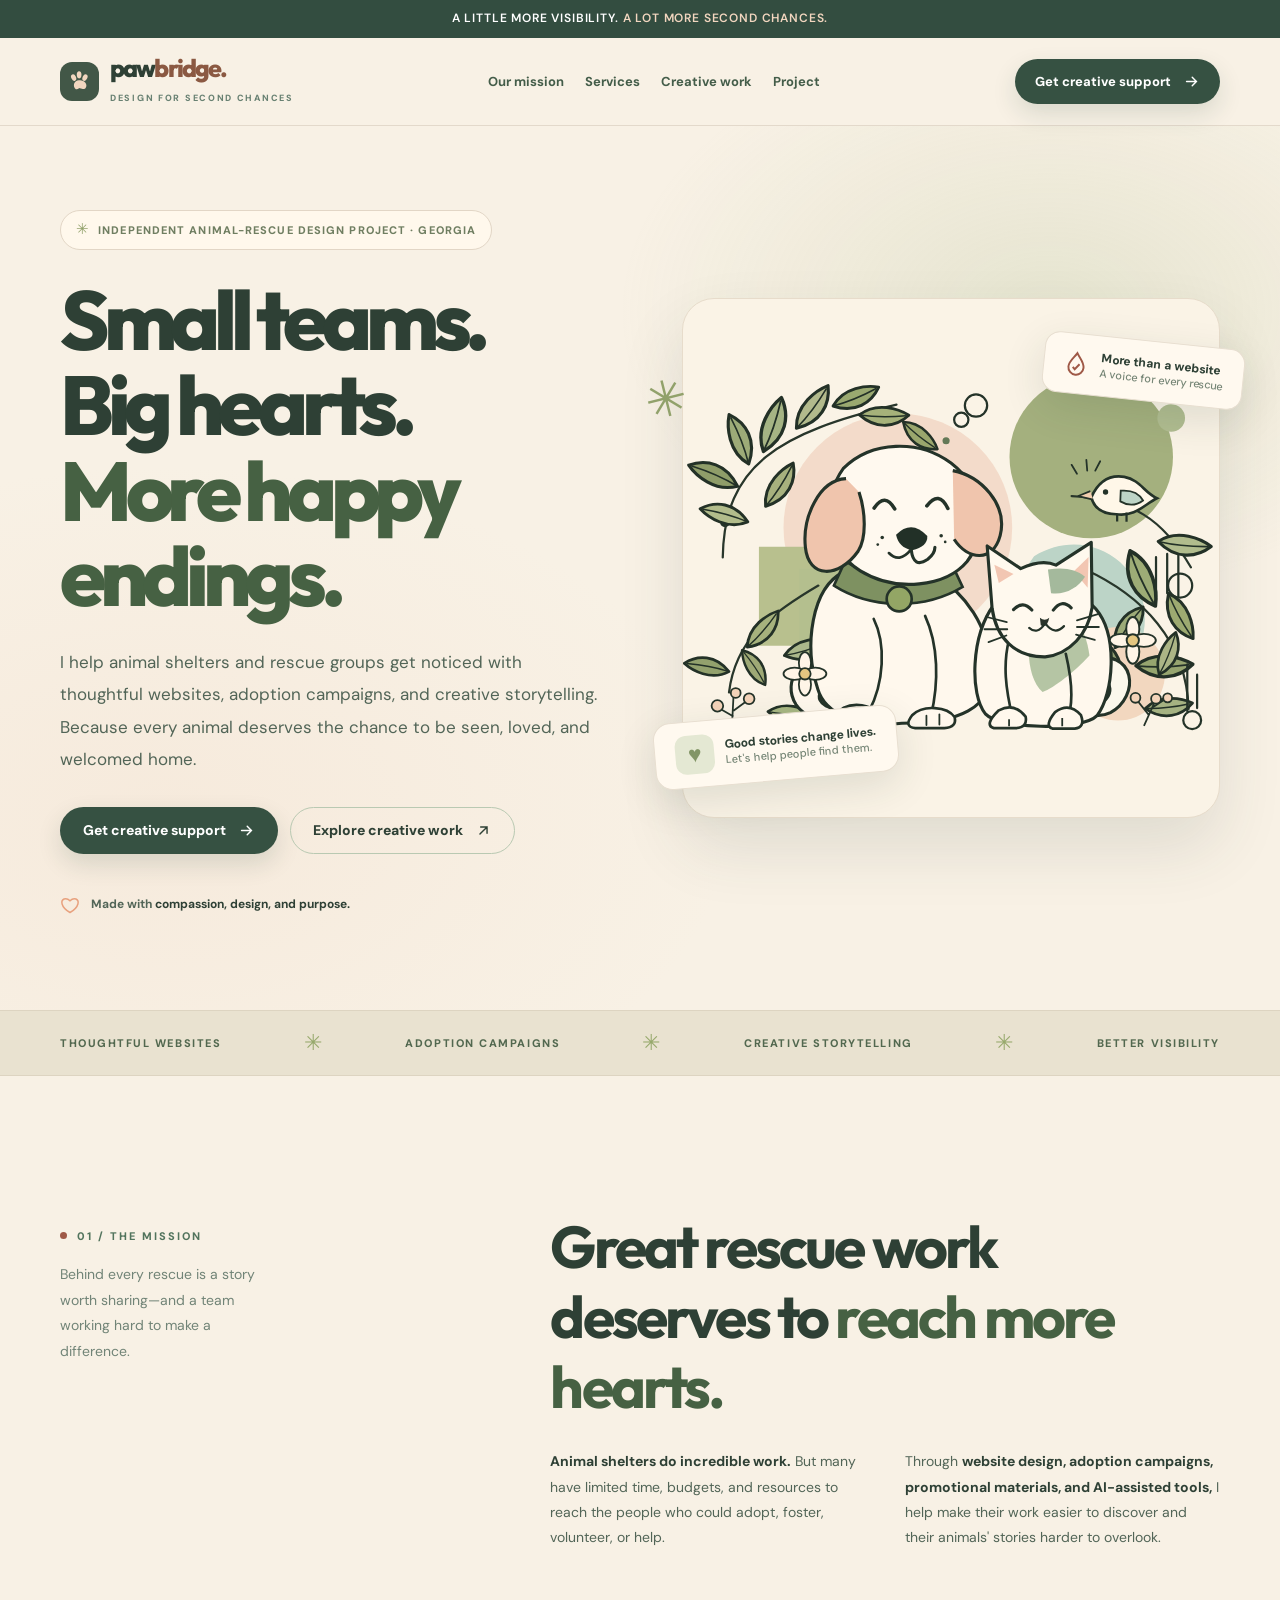
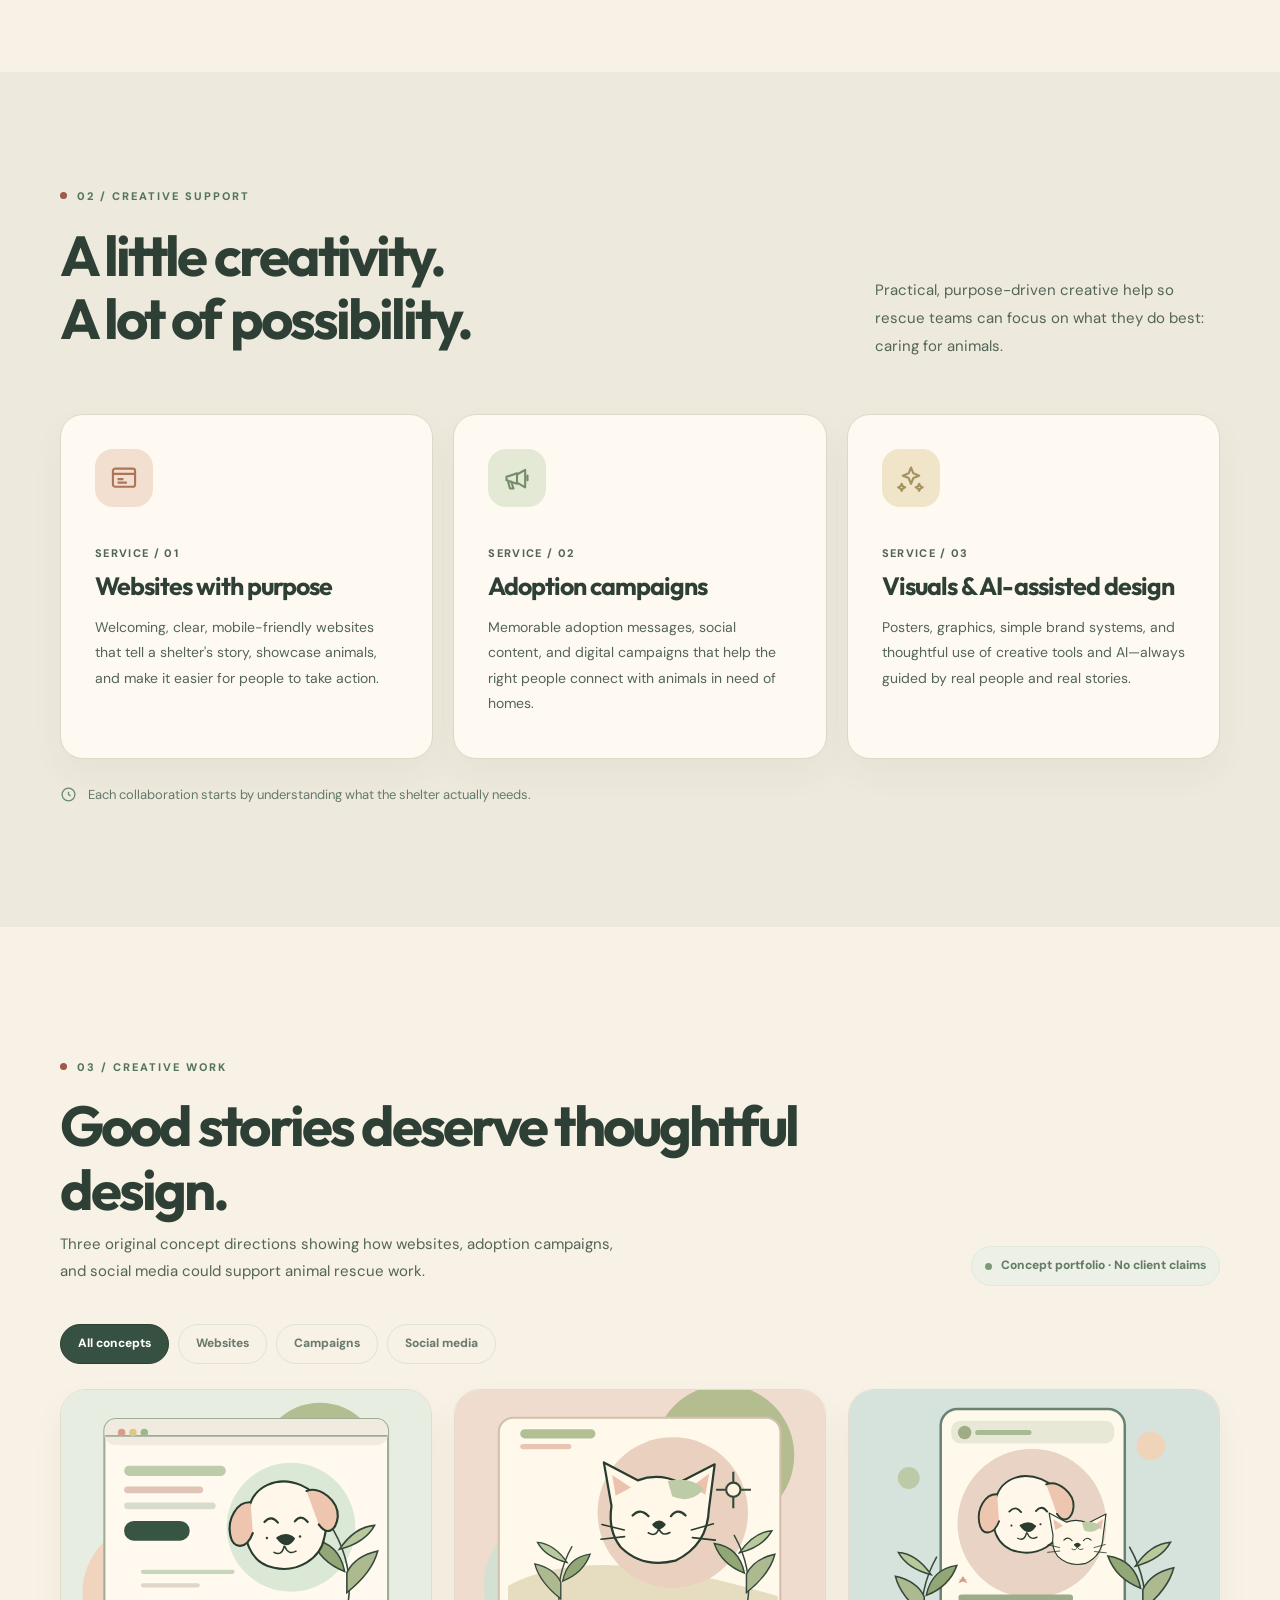
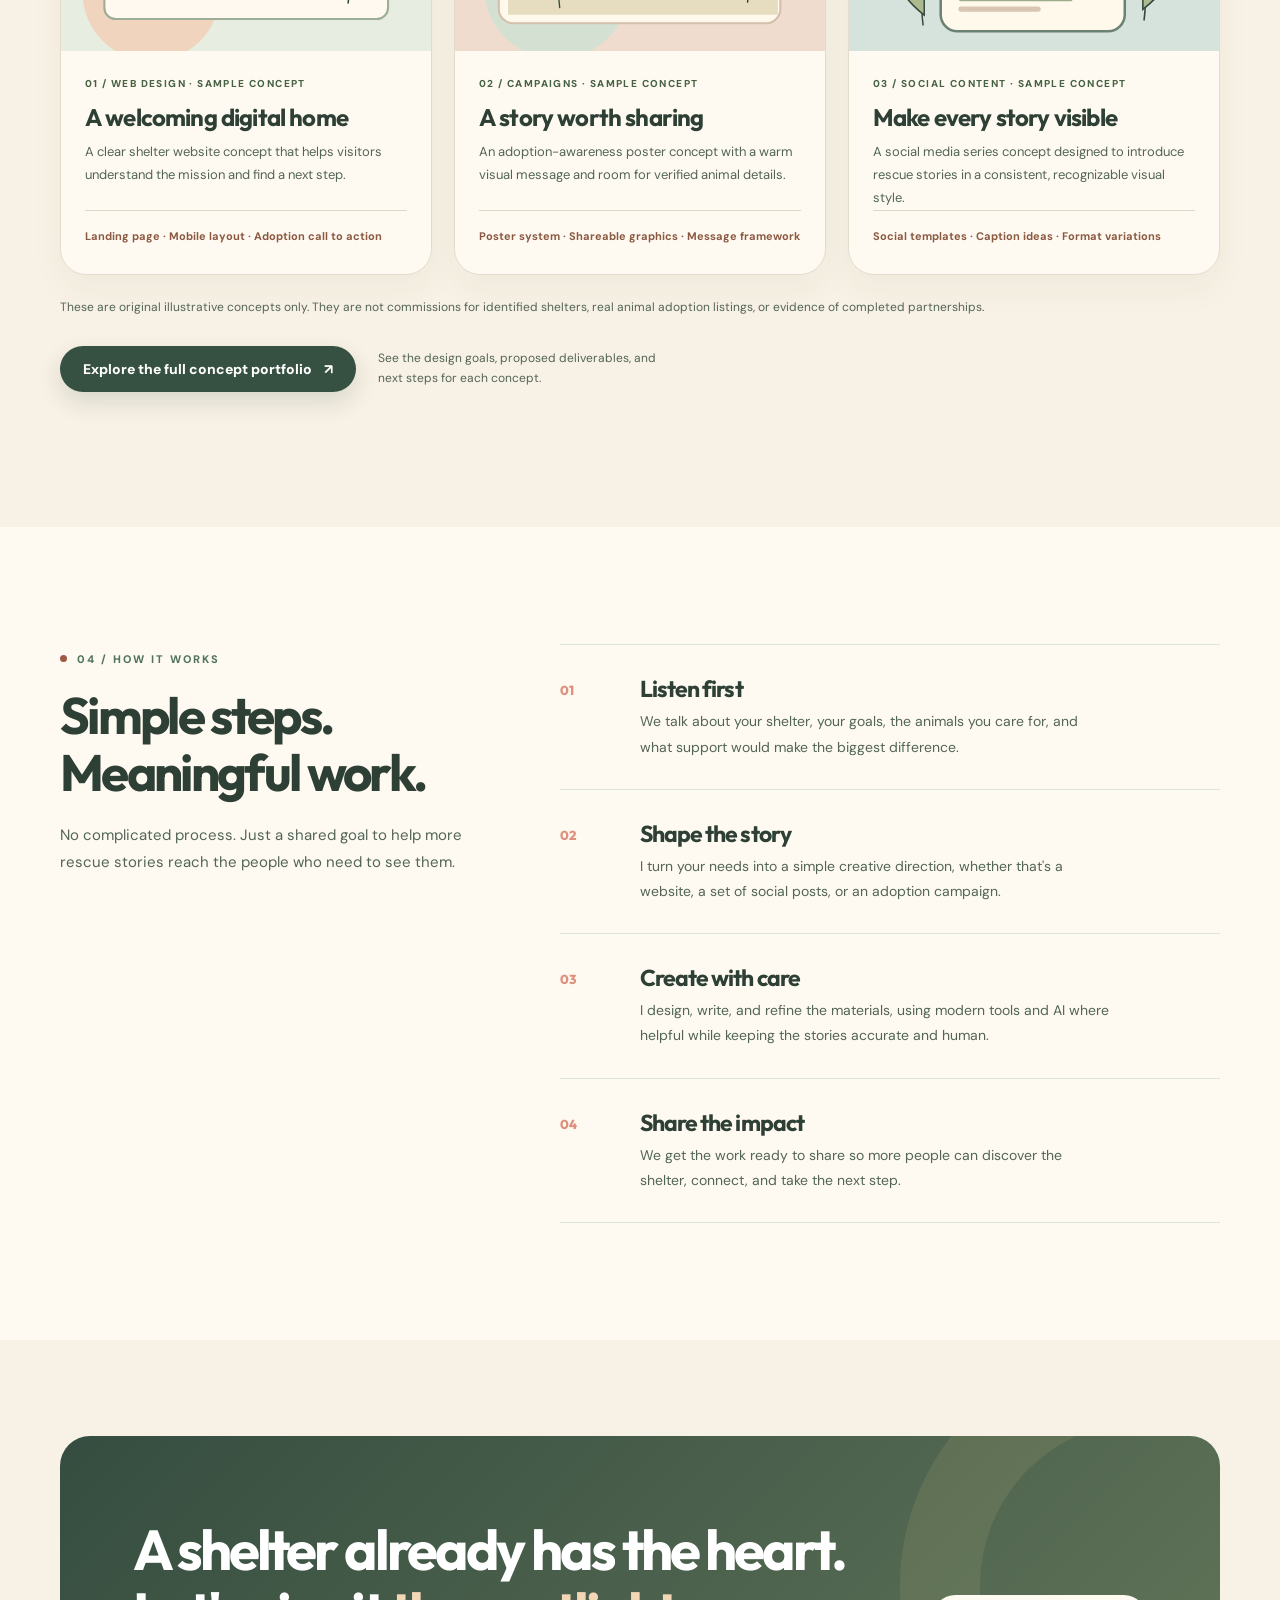
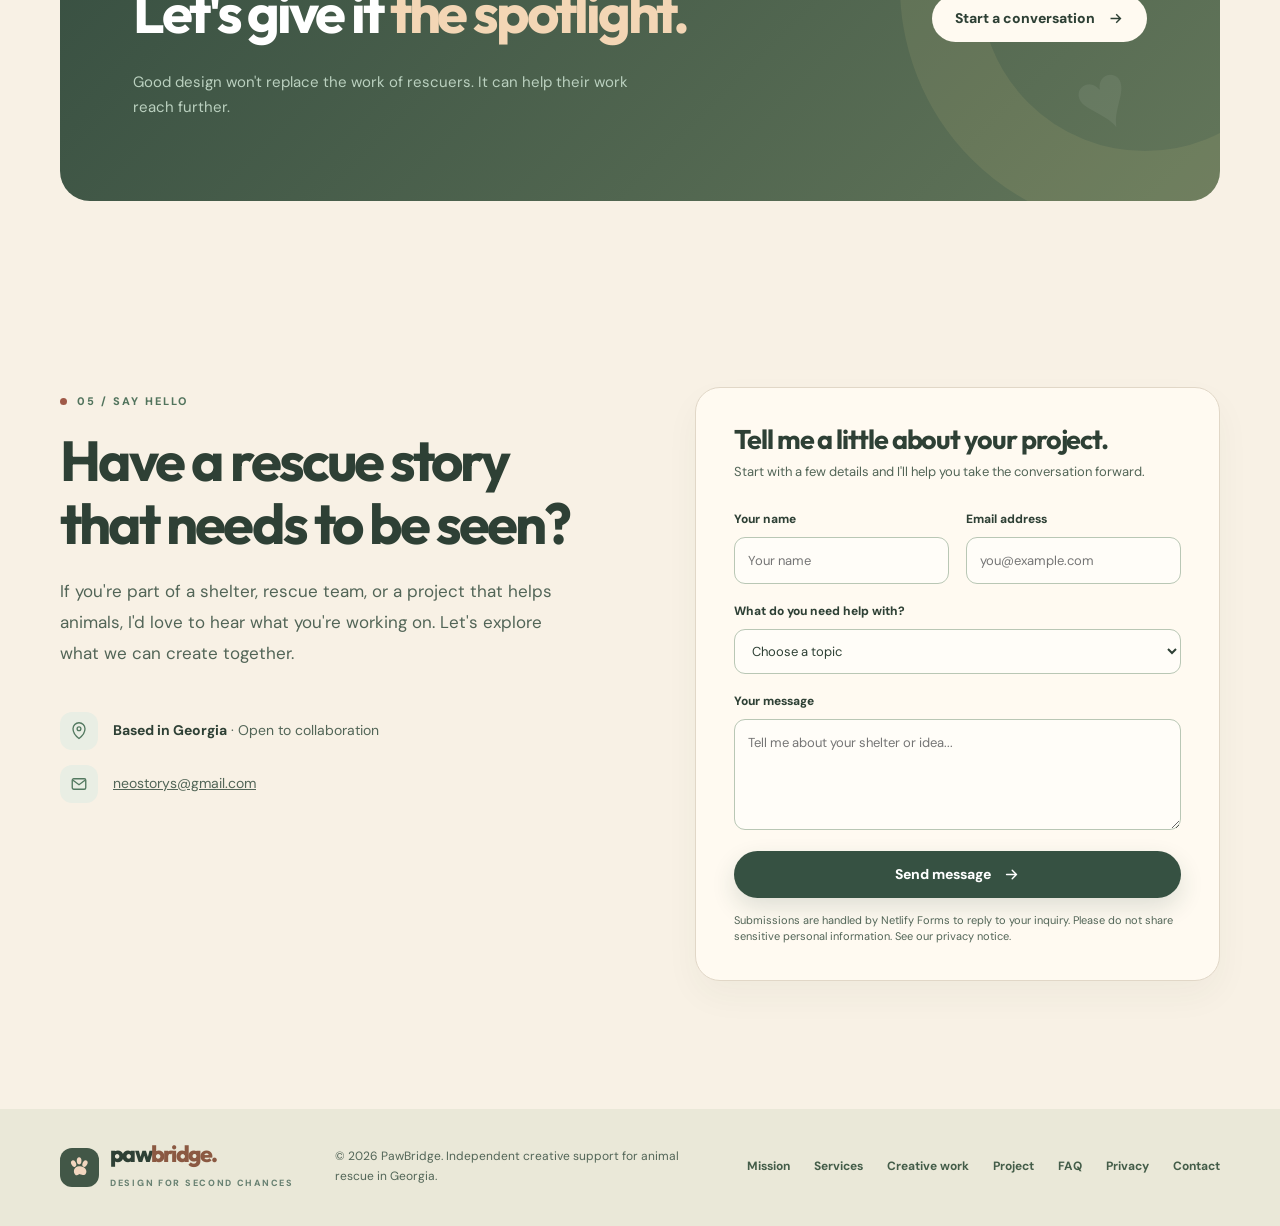
==== commit 518ff934: "PawBridge 2.2: original concept portfolio and botanical visual storytelling" ====
--- a/index.html
+++ b/index.html
@@ -28,20 +28,20 @@
   <header class="header">
   <div class="container header-inner">
     <a class="brand" href="/" aria-label="PawBridge home"><span class="brand-icon" aria-hidden="true"><svg viewBox="0 0 64 64"><ellipse cx="17" cy="22" rx="6" ry="9" transform="rotate(-25 17 22)"/><ellipse cx="31" cy="15" rx="6" ry="9"/><ellipse cx="46" cy="22" rx="6" ry="9" transform="rotate(25 46 22)"/><path d="M32 29 C18 28 15 43 20 49 C26 56 31 48 33 49 C39 49 43 55 48 48 C54 40 44 28 32 29Z"/></svg></span><span><span class="brand-word">paw<span>bridge.</span></span><span class="brand-small">DESIGN FOR SECOND CHANCES</span></span></a>
-    <nav class="desktop-nav" aria-label="Main navigation"><a href="/mission.html">Our mission</a><a href="/services.html">Services</a><a href="/#work">Creative work</a><a href="/project.html">Project</a></nav>
+    <nav class="desktop-nav" aria-label="Main navigation"><a href="/mission.html">Our mission</a><a href="/services.html">Services</a><a href="/work.html">Creative work</a><a href="/project.html">Project</a></nav>
     <div class="header-actions">
       <a class="button primary" href="/#contact">Get creative support <svg viewBox="0 0 24 24" fill="none" stroke="currentColor" stroke-width="2" stroke-linecap="round" aria-hidden="true"><path d="M5 12h14m-6-6 6 6-6 6"/></svg></a>
       <button class="menu-toggle" type="button" aria-label="Open menu" aria-controls="mobile-nav" aria-expanded="false"><svg viewBox="0 0 24 24" fill="none" stroke="currentColor" stroke-width="2" stroke-linecap="round" aria-hidden="true"><path d="M4 7h16M4 12h16M4 17h16"/></svg></button>
     </div>
   </div>
-  <nav class="mobile-nav" id="mobile-nav" aria-label="Mobile navigation"><a href="/mission.html">Our mission</a><a href="/services.html">Services</a><a href="/#work">Creative work</a><a href="/project.html">Project</a><a href="/#contact">Get creative support</a><a href="/faq.html">FAQ</a></nav>
+  <nav class="mobile-nav" id="mobile-nav" aria-label="Mobile navigation"><a href="/mission.html">Our mission</a><a href="/services.html">Services</a><a href="/work.html">Creative work</a><a href="/project.html">Project</a><a href="/#contact">Get creative support</a><a href="/faq.html">FAQ</a></nav>
 </header>
   <main id="main">
     <section class="hero" id="top" aria-labelledby="hero-heading"><div class="container hero-grid"><div class="hero-copy">
       <div class="hero-tag">Independent animal-rescue design project · Georgia</div>
       <h1 id="hero-heading">Small teams.<br>Big hearts.<span>More happy endings.</span></h1>
       <p class="hero-desc">I help animal shelters and rescue groups get noticed with thoughtful websites, adoption campaigns, and creative storytelling. Because every animal deserves the chance to be seen, loved, and welcomed home.</p>
-      <div class="hero-buttons"><a class="button primary" href="#contact">Get creative support <svg aria-hidden="true" viewBox="0 0 24 24" fill="none" stroke="currentColor" stroke-width="2" stroke-linecap="round"><path d="M5 12h14m-6-6 6 6-6 6"/></svg></a><a class="button secondary" href="#work">Explore creative work <svg aria-hidden="true" viewBox="0 0 24 24" fill="none" stroke="currentColor" stroke-width="2" stroke-linecap="round"><path d="M7 17 17 7M8 7h9v9"/></svg></a></div>
+      <div class="hero-buttons"><a class="button primary" href="#contact">Get creative support <svg aria-hidden="true" viewBox="0 0 24 24" fill="none" stroke="currentColor" stroke-width="2" stroke-linecap="round"><path d="M5 12h14m-6-6 6 6-6 6"/></svg></a><a class="button secondary" href="/work.html">Explore creative work <svg aria-hidden="true" viewBox="0 0 24 24" fill="none" stroke="currentColor" stroke-width="2" stroke-linecap="round"><path d="M7 17 17 7M8 7h9v9"/></svg></a></div>
       <div class="hero-mini"><svg viewBox="0 0 24 24" aria-hidden="true" fill="none" stroke="currentColor" stroke-width="1.8"><path d="M12 21s-8-4.5-9.5-10.2C1 5.1 7 1.9 12 7c5-5.1 11-1.9 9.5 3.8C20 16.5 12 21 12 21Z"/></svg><span>Made with <strong>compassion, design, and purpose.</strong></span></div>
     </div><div class="hero-art"><span class="hero-spark" aria-hidden="true">✳</span><div class="hero-frame"><img src="assets/hero-botanical.svg" alt="Original botanical line illustration of a happy dog and cat surrounded by leaves, flowers, and a small bird" width="1200" height="900"></div><div class="hero-top-note"><svg viewBox="0 0 24 24" fill="none" stroke="currentColor" stroke-width="1.8" aria-hidden="true"><path d="M12 2c-3 5-7 8-7 13a7 7 0 0 0 14 0c0-5-4-8-7-13Z"/><path d="M9 15l2 2 4-5"/></svg><p>More than a website<span>A voice for every rescue</span></p></div><div class="hero-bottom-note"><span class="heart" aria-hidden="true">♥</span><p>Good stories change lives.<span>Let's help people find them.</span></p></div></div></div></section>
     <div class="ribbon" aria-label="Areas of creative support"><div class="container ribbon-inner"><span>Thoughtful websites</span><span class="ribbon-star">✳</span><span>Adoption campaigns</span><span class="ribbon-star">✳</span><span>Creative storytelling</span><span class="ribbon-star">✳</span><span>Better visibility</span></div></div>
@@ -51,15 +51,26 @@
       <article class="service-card"><div class="service-icon" aria-hidden="true"><svg viewBox="0 0 24 24" fill="none" stroke="currentColor" stroke-width="1.8" stroke-linecap="round" stroke-linejoin="round"><path d="M3 11v3l9 3V8l-9 3ZM12 9l7-4v15l-7-4M4 14l2 7h3l-2-6M21 10v4"/></svg></div><div class="service-label">SERVICE / 02</div><h3>Adoption campaigns</h3><p>Memorable adoption messages, social content, and digital campaigns that help the right people connect with animals in need of homes.</p></article>
       <article class="service-card"><div class="service-icon" aria-hidden="true"><svg viewBox="0 0 24 24" fill="none" stroke="currentColor" stroke-width="1.8" stroke-linecap="round" stroke-linejoin="round"><path d="m12 3 2 5 5 2-5 2-2 5-2-5-5-2 5-2 2-5ZM19 17l1 2 2 1-2 1-1 2-1-2-2-1 2-1 1-2ZM4 17l1 2 2 1-2 1-1 2-1-2-2-1 2-1 1-2Z"/></svg></div><div class="service-label">SERVICE / 03</div><h3>Visuals &amp; AI-assisted design</h3><p>Posters, graphics, simple brand systems, and thoughtful use of creative tools and AI—always guided by real people and real stories.</p></article>
     </div><div class="services-foot"><svg viewBox="0 0 24 24" aria-hidden="true" fill="none" stroke="currentColor" stroke-width="1.8"><circle cx="12" cy="12" r="9"/><path d="M12 8v4l3 2"/></svg><span>Each collaboration starts by understanding what the shelter actually needs.</span></div></div></section>
-    <section class="work" id="work" aria-labelledby="work-heading"><div class="container"><div class="work-heading"><div><div class="eyebrow"><span class="dot"></span> 03 / CREATIVE CONCEPTS</div><h2 class="section-heading" id="work-heading">Ideas made to help.</h2><p class="section-sub">A glimpse of the websites, campaigns, and content we could create together.</p></div><div class="work-note"><span></span>Illustrative design concepts</div></div>
-      <div class="filter-group" role="group" aria-label="Filter creative concepts"><button type="button" class="filter active" data-filter="all" aria-pressed="true">All concepts</button><button type="button" class="filter" data-filter="website" aria-pressed="false">Websites</button><button type="button" class="filter" data-filter="campaign" aria-pressed="false">Campaigns</button><button type="button" class="filter" data-filter="social" aria-pressed="false">Social media</button></div>
-      <div class="work-grid">
-        <article class="work-item wide" data-category="website"><div class="work-art"><div class="mock-browser" aria-label="Example animal adoption website concept"><div class="mock-top"><span></span><span></span><span></span><div class="mock-url">sample adoption website</div></div><div class="mock-site"><div class="mock-nav"><div class="mock-logo">little<span style="color:#e78366">tails.</span></div><div class="mock-links">ABOUT &nbsp;&nbsp;&nbsp; MEET THE PETS &nbsp;&nbsp;&nbsp; SUPPORT</div></div><div class="mock-inner"><div><span class="mock-tag">SAMPLE CONCEPT</span><h3>Your new<br>best friend<br><span>is waiting.</span></h3><p>Every pet has a story. Let's help you find the one that changes yours.</p><span class="mock-btn">Meet the pets &nbsp; ↗</span></div><img src="assets/dog-portrait.svg" alt="Illustration of a dog for an example website"></div><div class="mock-bottom" aria-hidden="true"><div></div><div></div><div></div></div></div></div></div><div class="work-caption"><div><h3>Adoption website concept</h3><p>Web design · Clear stories · Easy next steps</p></div><span class="work-arrow" aria-hidden="true"><svg viewBox="0 0 24 24" fill="none" stroke="currentColor" stroke-width="2"><path d="m7 17 10-10M8 7h9v9"/></svg></span></div></article>
-        <article class="work-item small" data-category="campaign"><div class="work-art campaign-art"><div class="poster-text"><span>ADOPTION CAMPAIGN / CONCEPT</span><b>LOVE<br>HAS FOUR<br>PAWS.</b></div><img src="assets/cat-portrait.svg" alt="Orange cat illustration in a sample adoption campaign"></div><div class="work-caption"><div><h3>Give love a home</h3><p>Adoption campaign · Posters · Graphics</p></div><span class="work-arrow" aria-hidden="true"><svg viewBox="0 0 24 24" fill="none" stroke="currentColor" stroke-width="2"><path d="m7 17 10-10M8 7h9v9"/></svg></span></div></article>
-        <article class="work-item small" data-category="social"><div class="work-art social-art"><img src="assets/dog-portrait.svg" alt="Dog illustration used in a social media concept"><div class="social-text">SHARE<br>A STORY.<span>CHANGE<br>A LIFE.</span></div></div><div class="work-caption"><div><h3>Stories worth sharing</h3><p>Social media · Content design · Awareness</p></div><span class="work-arrow" aria-hidden="true"><svg viewBox="0 0 24 24" fill="none" stroke="currentColor" stroke-width="2"><path d="m7 17 10-10M8 7h9v9"/></svg></span></div></article>
-      </div><p class="work-disclaimer">These are sample visuals demonstrating creative possibilities, not real shelter partnerships or live adoption listings.</p>
-    </div></section>
-    <section class="process" id="process" aria-labelledby="process-heading"><div class="container process-layout"><div><div class="eyebrow"><span class="dot"></span> 04 / HOW IT WORKS</div><h2 class="section-heading" id="process-heading">Simple steps.<br>Meaningful work.</h2><p class="section-sub" style="font-size:15px">No complicated process. Just a shared goal to help more rescue stories reach the people who need to see them.</p></div><div class="process-list"><div class="process-step"><div class="number">01</div><div><h3>Listen first</h3><p>We talk about your shelter, your goals, the animals you care for, and what support would make the biggest difference.</p></div></div><div class="process-step"><div class="number">02</div><div><h3>Shape the story</h3><p>I turn your needs into a simple creative direction, whether that's a website, a set of social posts, or an adoption campaign.</p></div></div><div class="process-step"><div class="number">03</div><div><h3>Create with care</h3><p>I design, write, and refine the materials, using modern tools and AI where helpful while keeping the stories accurate and human.</p></div></div><div class="process-step"><div class="number">04</div><div><h3>Share the impact</h3><p>We get the work ready to share so more people can discover the shelter, connect, and take the next step.</p></div></div></div></div></section>
+    <section class="work" id="work" aria-labelledby="work-heading"><div class="container">
+  <div class="work-heading"><div><div class="eyebrow"><span class="dot"></span> 03 / CREATIVE WORK</div><h2 class="section-heading" id="work-heading">Good stories deserve thoughtful design.</h2><p class="section-sub">Three original concept directions showing how websites, adoption campaigns, and social media could support animal rescue work.</p></div>
+  <div class="work-note"><span></span>Concept portfolio · No client claims</div></div>
+  <div class="filter-group" role="group" aria-label="Filter creative concepts"><button type="button" class="filter active" data-filter="all" aria-pressed="true">All concepts</button><button type="button" class="filter" data-filter="website" aria-pressed="false">Websites</button><button type="button" class="filter" data-filter="campaign" aria-pressed="false">Campaigns</button><button type="button" class="filter" data-filter="social" aria-pressed="false">Social media</button></div>
+  <div class="concept-grid"><article class="work-item concept-card" data-category="website">
+ <div class="concept-preview"><img loading="lazy" src="/assets/concepts/website-concept.svg" alt="Illustrated website concept featuring a friendly dog inside a mock browser" width="880" height="620"></div>
+ <div class="concept-detail"><span class="concept-kicker">01 / WEB DESIGN · SAMPLE CONCEPT</span><h3>A welcoming digital home</h3><p>A clear shelter website concept that helps visitors understand the mission and find a next step.</p><p class="concept-deliverables">Landing page · Mobile layout · Adoption call to action</p></div>
+ </article>
+<article class="work-item concept-card" data-category="campaign">
+ <div class="concept-preview"><img loading="lazy" src="/assets/concepts/campaign-concept.svg" alt="Pastel illustrated campaign concept featuring a smiling cat and botanical leaves" width="880" height="620"></div>
+ <div class="concept-detail"><span class="concept-kicker">02 / CAMPAIGNS · SAMPLE CONCEPT</span><h3>A story worth sharing</h3><p>An adoption-awareness poster concept with a warm visual message and room for verified animal details.</p><p class="concept-deliverables">Poster system · Shareable graphics · Message framework</p></div>
+ </article>
+<article class="work-item concept-card" data-category="social">
+ <div class="concept-preview"><img loading="lazy" src="/assets/concepts/social-concept.svg" alt="Original dog and cat illustrated social-media concept with botanical framing" width="880" height="620"></div>
+ <div class="concept-detail"><span class="concept-kicker">03 / SOCIAL CONTENT · SAMPLE CONCEPT</span><h3>Make every story visible</h3><p>A social media series concept designed to introduce rescue stories in a consistent, recognizable visual style.</p><p class="concept-deliverables">Social templates · Caption ideas · Format variations</p></div>
+ </article></div>
+  <p class="work-disclaimer">These are original illustrative concepts only. They are not commissions for identified shelters, real animal adoption listings, or evidence of completed partnerships.</p>
+  <div class="portfolio-action"><a class="button primary" href="/work.html">Explore the full concept portfolio <span aria-hidden="true">↗</span></a><span>See the design goals, proposed deliverables, and next steps for each concept.</span></div>
+</div></section>
+<section class="process" id="process" aria-labelledby="process-heading"><div class="container process-layout"><div><div class="eyebrow"><span class="dot"></span> 04 / HOW IT WORKS</div><h2 class="section-heading" id="process-heading">Simple steps.<br>Meaningful work.</h2><p class="section-sub" style="font-size:15px">No complicated process. Just a shared goal to help more rescue stories reach the people who need to see them.</p></div><div class="process-list"><div class="process-step"><div class="number">01</div><div><h3>Listen first</h3><p>We talk about your shelter, your goals, the animals you care for, and what support would make the biggest difference.</p></div></div><div class="process-step"><div class="number">02</div><div><h3>Shape the story</h3><p>I turn your needs into a simple creative direction, whether that's a website, a set of social posts, or an adoption campaign.</p></div></div><div class="process-step"><div class="number">03</div><div><h3>Create with care</h3><p>I design, write, and refine the materials, using modern tools and AI where helpful while keeping the stories accurate and human.</p></div></div><div class="process-step"><div class="number">04</div><div><h3>Share the impact</h3><p>We get the work ready to share so more people can discover the shelter, connect, and take the next step.</p></div></div></div></div></section>
     <section class="statement"><div class="container"><div class="statement-card"><div class="statement-content"><h2>A shelter already has the heart.<br>Let's give it <em>the spotlight.</em></h2><p style="color:#bad0bf;margin:0;max-width:530px;font-size:15px">Good design won't replace the work of rescuers. It can help their work reach further.</p></div><a class="button light" href="#contact">Start a conversation <svg aria-hidden="true" viewBox="0 0 24 24" fill="none" stroke="currentColor" stroke-width="2"><path d="M5 12h14m-6-6 6 6-6 6"/></svg></a><span class="statement-paw" aria-hidden="true">♥</span></div></div></section>
     <section class="contact" id="contact" aria-labelledby="contact-heading"><div class="container contact-layout"><div><div class="eyebrow"><span class="dot"></span> 05 / SAY HELLO</div><h2 class="section-heading" id="contact-heading">Have a rescue story that needs to be seen?</h2><p class="section-sub">If you're part of a shelter, rescue team, or a project that helps animals, I'd love to hear what you're working on. Let's explore what we can create together.</p><div class="contact-info"><div class="info-row"><span class="info-icon"><svg viewBox="0 0 24 24" fill="none" stroke="currentColor" stroke-width="1.8"><path d="M12 22s8-6 8-13A8 8 0 1 0 4 9c0 7 8 13 8 13Z"/><circle cx="12" cy="9" r="2.5"/></svg></span><span><strong>Based in Georgia</strong> · Open to collaboration</span></div><div class="info-row"><span class="info-icon"><svg viewBox="0 0 24 24" fill="none" stroke="currentColor" stroke-width="1.8"><rect x="3" y="5" width="18" height="14" rx="2"/><path d="m4 7 8 6 8-6"/></svg></span><span id="email-display"><a href="mailto:neostorys@gmail.com" style="text-decoration:underline">neostorys@gmail.com</a></span></div></div></div>
       <div class="contact-box"><h3>Tell me a little about your project.</h3><p>Start with a few details and I'll help you take the conversation forward.</p><form id="inquiry-form" name="pawbridge-inquiries" method="POST" action="/thanks.html" data-netlify="true" netlify-honeypot="bot-field"><input type="hidden" name="form-name" value="pawbridge-inquiries"><p style="display:none"><label>Leave this field empty: <input name="bot-field" autocomplete="off"></label></p><div class="form-grid"><div class="field"><label for="visitor-name">Your name</label><input id="visitor-name" name="name" type="text" autocomplete="name" placeholder="Your name" required maxlength="100"></div><div class="field"><label for="visitor-email">Email address</label><input id="visitor-email" name="email" type="email" autocomplete="email" placeholder="you@example.com" required maxlength="200"></div></div><div class="field"><label for="project-type">What do you need help with?</label><select id="project-type" name="type" required><option value="" selected disabled>Choose a topic</option><option>Website for an animal shelter</option><option>Adoption campaign</option><option>Social media / promotional visuals</option><option>Something else</option></select></div><div class="field"><label for="visitor-message">Your message</label><textarea id="visitor-message" name="message" placeholder="Tell me about your shelter or idea..." maxlength="2000" required></textarea></div><button class="button primary" type="submit" id="form-submit">Send message <svg viewBox="0 0 24 24" aria-hidden="true" fill="none" stroke="currentColor" stroke-width="2" stroke-linecap="round"><path d="M5 12h14m-6-6 6 6-6 6"/></svg></button><p class="form-note">Submissions are handled by Netlify Forms to reply to your inquiry. Please do not share sensitive personal information. See our <a href="/privacy.html">privacy notice</a>.</p><p id="form-feedback" class="form-feedback" role="status" aria-live="polite"></p></form></div></div></section>
@@ -68,7 +79,7 @@
  <div class="container footer-inner">
    <a class="brand" href="/" aria-label="PawBridge home"><span class="brand-icon" aria-hidden="true"><svg viewBox="0 0 64 64"><ellipse cx="17" cy="22" rx="6" ry="9" transform="rotate(-25 17 22)"/><ellipse cx="31" cy="15" rx="6" ry="9"/><ellipse cx="46" cy="22" rx="6" ry="9" transform="rotate(25 46 22)"/><path d="M32 29 C18 28 15 43 20 49 C26 56 31 48 33 49 C39 49 43 55 48 48 C54 40 44 28 32 29Z"/></svg></span><span><span class="brand-word">paw<span>bridge.</span></span><span class="brand-small">DESIGN FOR SECOND CHANCES</span></span></a>
    <div class="footer-small">© <span id="year">2026</span> PawBridge. Independent creative support for animal rescue in Georgia.</div>
-   <nav class="footer-right" aria-label="Footer navigation"><a href="/mission.html">Mission</a><a href="/services.html">Services</a><a href="/#work">Creative work</a><a href="/project.html">Project</a><a href="/faq.html">FAQ</a><a href="/privacy.html">Privacy</a><a href="/#contact">Contact</a></nav>
+   <nav class="footer-right" aria-label="Footer navigation"><a href="/mission.html">Mission</a><a href="/services.html">Services</a><a href="/work.html">Creative work</a><a href="/project.html">Project</a><a href="/faq.html">FAQ</a><a href="/privacy.html">Privacy</a><a href="/#contact">Contact</a></nav>
  </div>
 </footer>
   <script defer src="/assets/js/site.js"></script>
--- a/assets/css/pages.css
+++ b/assets/css/pages.css
@@ -17,3 +17,40 @@
 .form-feedback.form-error{background:#fff0e9;color:#9b3b2f;padding:12px 14px;border-radius:10px;border:1px solid #efbaa9}
 .button:disabled{opacity:.65;cursor:wait}
 @media(max-width:680px){.site-page{padding:54px 20px 85px}.page-panel{padding:24px}.page-stack{grid-template-columns:1fr}}
+
+/* PawBridge 2.2: portfolio previews and internal page visual storytelling */
+.concept-grid{display:grid;grid-template-columns:repeat(3,minmax(0,1fr));gap:22px}
+.concept-card{border:1px solid var(--line);border-radius:26px;overflow:hidden;background:var(--paper);box-shadow:0 12px 28px rgba(48,67,54,.055);display:flex;flex-direction:column}
+.concept-preview{aspect-ratio:880/620;overflow:hidden;background:#f1e8db}
+.concept-preview img{display:block;width:100%;height:100%;object-fit:cover;transition:transform .35s ease}
+.concept-card:hover .concept-preview img{transform:scale(1.025)}
+.concept-detail{padding:25px 24px 28px;flex:1;display:flex;flex-direction:column}
+.concept-kicker{font-size:10px;letter-spacing:.14em;font-weight:800;color:var(--brand-accent)}
+.concept-detail h3{font:700 24px/1.18 'Outfit',sans-serif;letter-spacing:-.035em;color:var(--ink);margin:11px 0 10px}
+.concept-detail p{font-size:13px;line-height:1.75;color:var(--muted);margin:0}
+.concept-detail .concept-deliverables{font-size:11px;color:var(--brand-clay);font-weight:700;border-top:1px solid var(--line);padding-top:16px;margin-top:auto}
+.portfolio-action{display:flex;gap:22px;align-items:center;flex-wrap:wrap;margin-top:28px}
+.portfolio-action>span{font-size:12px;color:var(--muted);max-width:300px}
+.portfolio-page{max-width:1180px}
+.portfolio-page .lead{max-width:900px}
+.portfolio-page .filter-group{margin-top:30px}
+.portfolio-disclosure{background:#eef0e3;border-left:4px solid var(--brand-accent);border-radius:12px;padding:18px 21px;margin:25px 0;color:var(--ink2);font-size:14px;line-height:1.7}
+.portfolio-explain{display:grid;grid-template-columns:.9fr 1.1fr;gap:40px;margin:74px 0 52px}
+.portfolio-intro h2{font:700 clamp(27px,3vw,38px)/1.15 'Outfit',sans-serif;letter-spacing:-.04em}
+.portfolio-intro p,.portfolio-steps p{font-size:14px;color:var(--muted)}
+.portfolio-steps{display:grid;gap:14px}
+.portfolio-steps article{border:1px solid var(--line);border-radius:18px;padding:20px 24px;background:var(--paper)}
+.portfolio-steps article span{font-size:11px;font-weight:800;color:var(--brand-accent)}
+.portfolio-steps h3{margin:4px 0;font:700 21px 'Outfit',sans-serif}
+.portfolio-steps p{margin:0}
+.portfolio-next{margin:45px 0 0;padding:40px;border-radius:24px;background:#e7ead9}
+.portfolio-next h2{font:700 clamp(26px,3.4vw,39px)/1.2 'Outfit',sans-serif;margin:0 0 10px}
+.portfolio-next p{font-size:14px;margin:0 0 22px}
+.page-visual-banner{margin:34px 0;border-radius:25px;overflow:hidden;background:#eee8d9;border:1px solid var(--line)}
+.page-visual-banner img{display:block;width:100%;height:240px;object-fit:cover;object-position:center 48%}
+.page-visual-caption{display:flex;justify-content:space-between;align-items:center;gap:18px;padding:14px 20px;background:var(--paper)}
+.page-visual-caption span{font-size:10px;letter-spacing:.13em;font-weight:800;color:var(--brand-accent)}
+.page-visual-caption a{font-size:12px;font-weight:700;color:var(--ink)}
+@media(max-width:900px){.concept-grid{grid-template-columns:repeat(2,minmax(0,1fr))}.portfolio-explain{grid-template-columns:1fr}}
+@media(max-width:590px){.concept-grid{grid-template-columns:1fr}.concept-preview{aspect-ratio:880/510}.portfolio-action{display:block}.portfolio-action>span{display:block;margin-top:16px}.portfolio-next{padding:27px}.page-visual-banner img{height:185px}.page-visual-caption{flex-wrap:wrap}.concept-detail{padding:21px}}
+@media(prefers-reduced-motion:reduce){.concept-preview img{transition:none}}
